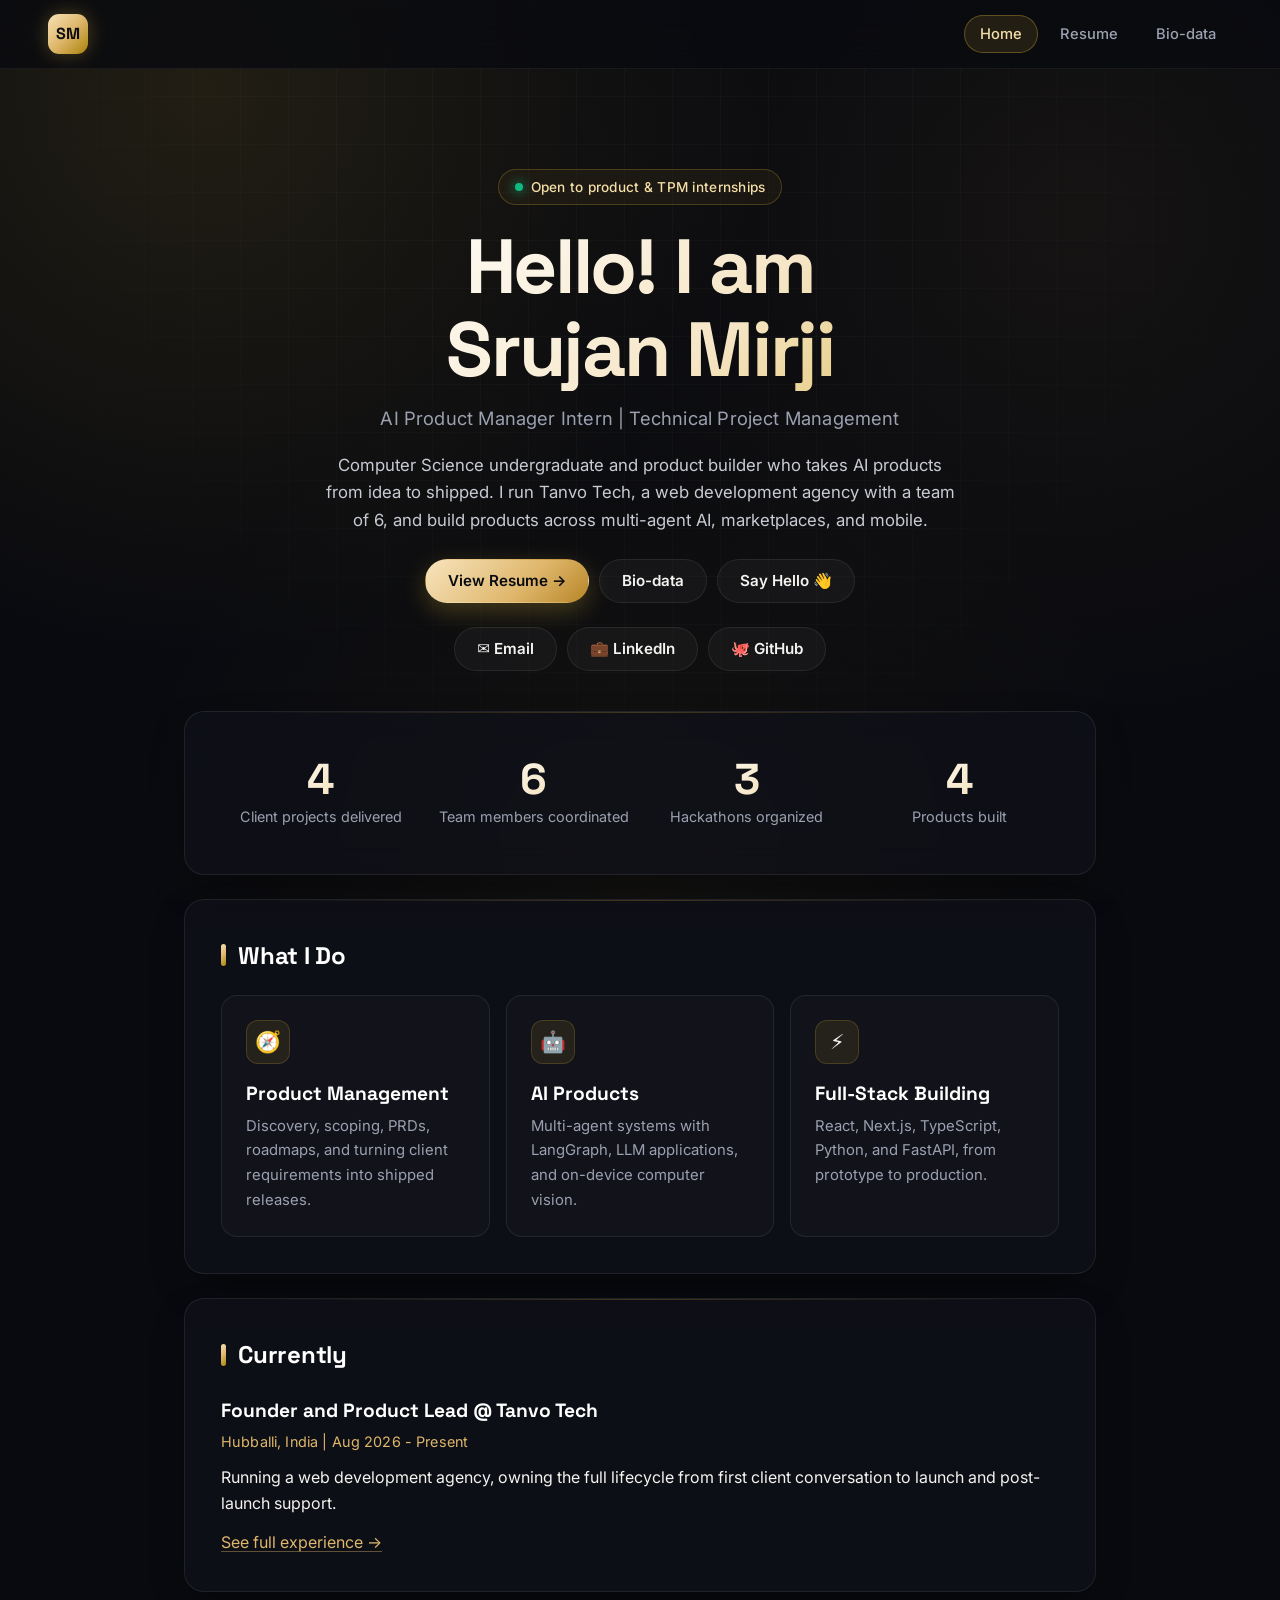
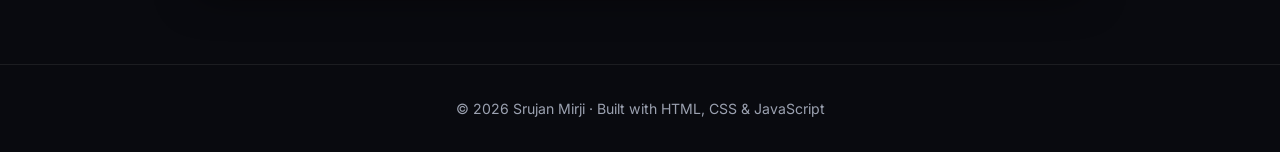
==== index.html @ fe97dbef "Initial commit: Personal portfolio & resume website" ====
<!DOCTYPE html>
<html lang="en">
<head>
    <meta charset="UTF-8">
    <meta name="viewport" content="width=device-width, initial-scale=1.0">
    <title>Srujan Mirji | Personal Website</title>
    <meta name="description" content="Srujan Mirji - AI Product Manager Intern, founder of Tanvo Tech, and product builder.">
    <link rel="preconnect" href="https://fonts.googleapis.com">
    <link rel="preconnect" href="https://fonts.gstatic.com" crossorigin>
    <link href="https://fonts.googleapis.com/css2?family=Inter:wght@400;500;600&family=Space+Grotesk:wght@500;700&display=swap" rel="stylesheet">
    <link rel="stylesheet" href="style.css">
</head>

<body>

<nav>
    <a class="brand" href="index.html" aria-label="Srujan Mirji home">SM</a>
    <div class="nav-links">
        <a href="index.html" aria-current="page">Home</a>
        <a href="resume.html">Resume</a>
        <a href="biodata.html">Bio-data</a>
    </div>
</nav>

<header>
    <span class="eyebrow">Open to product &amp; TPM internships</span>
    <h1>Hello! I am<br>Srujan Mirji</h1>
    <p class="tagline">AI Product Manager Intern | Technical Project Management</p>
    <p class="intro">
        Computer Science undergraduate and product builder who takes AI products
        from idea to shipped. I run Tanvo Tech, a web development agency with a
        team of 6, and build products across multi-agent AI, marketplaces, and mobile.
    </p>
    <div class="actions">
        <a class="btn btn-primary" href="resume.html">View Resume →</a>
        <a class="btn" href="biodata.html">Bio-data</a>
        <button onclick="welcomeMessage()">Say Hello 👋</button>
    </div>
    <div class="actions">
        <a class="btn" href="mailto:srujanmirji10@gmail.com">✉️ Email</a>
        <a class="btn" href="https://linkedin.com/in/srujanmirji" target="_blank" rel="noopener">💼 LinkedIn</a>
        <a class="btn" href="https://github.com/Srujanmirji" target="_blank" rel="noopener">🐙 GitHub</a>
    </div>
</header>

<main>

    <section class="card">
        <div class="grid stats">
            <div class="stat"><strong>4</strong><span>Client projects delivered</span></div>
            <div class="stat"><strong>6</strong><span>Team members coordinated</span></div>
            <div class="stat"><strong>3</strong><span>Hackathons organized</span></div>
            <div class="stat"><strong>4</strong><span>Products built</span></div>
        </div>
    </section>

    <section class="card">
        <h2>What I Do</h2>
        <div class="grid">
            <div class="tile">
                <div class="icon">🧭</div>
                <h3>Product Management</h3>
                <p>Discovery, scoping, PRDs, roadmaps, and turning client requirements into shipped releases.</p>
            </div>
            <div class="tile">
                <div class="icon">🤖</div>
                <h3>AI Products</h3>
                <p>Multi-agent systems with LangGraph, LLM applications, and on-device computer vision.</p>
            </div>
            <div class="tile">
                <div class="icon">⚡</div>
                <h3>Full-Stack Building</h3>
                <p>React, Next.js, TypeScript, Python, and FastAPI, from prototype to production.</p>
            </div>
        </div>
    </section>

    <section class="card">
        <h2>Currently</h2>
        <h3>Founder and Product Lead @ Tanvo Tech</h3>
        <p class="meta">Hubballi, India | Aug 2026 - Present</p>
        <p>
            Running a web development agency, owning the full lifecycle from first
            client conversation to launch and post-launch support.
        </p>
        <a href="resume.html">See full experience →</a>
    </section>

</main>

<footer>
    <p>&copy; 2026 Srujan Mirji · Built with HTML, CSS &amp; JavaScript</p>
</footer>

<script src="script.js"></script>

</body>
</html>
---- style.css ----
/* ===== Design tokens (Executive Champagne Gold & Obsidian Luxury) ===== */
:root {
    color-scheme: dark;
    --bg: #090a0f;
    --bg-elevated: #0f1118;
    --surface: rgba(255, 255, 255, 0.035);
    --surface-hover: rgba(255, 255, 255, 0.065);
    --surface-card: rgba(16, 18, 26, 0.7);
    --border: rgba(255, 255, 255, 0.08);
    --border-hover: rgba(223, 183, 108, 0.35);
    --border-gold: rgba(212, 175, 55, 0.22);

    --text: #f4f3ef;
    --text-heading: #ffffff;
    --muted: #9ba1b0;
    --muted-light: #c8cbd4;

    /* Metallic Champagne & Amber Gold Palette */
    --gold: #d4af37;
    --gold-light: #f5dfa8;
    --gold-dark: #a8811e;
    --amber: #dfb76c;
    --bronze: #c59b63;
    --platinum: #e2ddd5;
    --emerald: #10b981;

    /* Luxury Gradients */
    --grad: linear-gradient(135deg, #f7e2b8 0%, #dfb76c 50%, #aa820a 100%);
    --grad-gold-soft: linear-gradient(135deg, rgba(245, 223, 168, 0.12), rgba(212, 175, 55, 0.04));
    --grad-heading: linear-gradient(135deg, #ffffff 15%, #f6e6c7 60%, #d4af37 100%);
    --grad-button: linear-gradient(135deg, #f7e4be 0%, #dfb76c 60%, #b88628 100%);

    --radius: clamp(14px, 2.5vw, 20px);
    --font-body: "Inter", system-ui, -apple-system, sans-serif;
    --font-head: "Space Grotesk", "Inter", system-ui, sans-serif;
}

* {
    box-sizing: border-box;
}

html {
    scroll-behavior: smooth;
    -webkit-text-size-adjust: 100%;
}

body {
    margin: 0;
    min-height: 100vh;
    font-family: var(--font-body);
    line-height: 1.65;
    color: var(--text);
    background:
        radial-gradient(circle at 16% 10%, rgba(212, 175, 55, 0.12), transparent 42%),
        radial-gradient(circle at 84% 24%, rgba(168, 129, 60, 0.08), transparent 40%),
        radial-gradient(circle at 50% 95%, rgba(212, 175, 55, 0.05), transparent 48%),
        var(--bg);
    background-attachment: fixed;
    overflow-x: hidden;
}

/* Faint precision grid texture */
body::before {
    content: "";
    position: fixed;
    inset: 0;
    z-index: -1;
    pointer-events: none;
    background-image:
        linear-gradient(rgba(255, 255, 255, 0.025) 1px, transparent 1px),
        linear-gradient(90deg, rgba(255, 255, 255, 0.025) 1px, transparent 1px);
    background-size: 48px 48px;
    mask-image: radial-gradient(ellipse at top, black 35%, transparent 80%);
}

a {
    color: var(--amber);
    text-decoration-color: rgba(223, 183, 108, 0.4);
    text-underline-offset: 3px;
    transition: color 0.2s, text-decoration-color 0.2s;
    word-break: break-word;
}

a:hover {
    color: #ffffff;
    text-decoration-color: rgba(255, 255, 255, 0.8);
}

:focus-visible {
    outline: 2px solid var(--amber);
    outline-offset: 3px;
}

::selection {
    background: rgba(212, 175, 55, 0.35);
    color: #ffffff;
}

/* ===== Navigation ===== */
nav {
    position: sticky;
    top: 0;
    z-index: 100;
    display: flex;
    align-items: center;
    justify-content: space-between;
    gap: 12px;
    padding: 14px clamp(14px, 4vw, 48px);
    background: rgba(9, 10, 15, 0.8);
    backdrop-filter: blur(20px);
    -webkit-backdrop-filter: blur(20px);
    border-bottom: 1px solid rgba(255, 255, 255, 0.06);
}

.brand {
    display: grid;
    place-items: center;
    width: 40px;
    height: 40px;
    flex-shrink: 0;
    border-radius: 11px;
    background: var(--grad);
    color: #0b0c10;
    font-family: var(--font-head);
    font-weight: 700;
    font-size: 1rem;
    letter-spacing: -0.02em;
    text-decoration: none;
    box-shadow: 0 0 20px rgba(212, 175, 55, 0.32);
    transition: transform 0.2s, box-shadow 0.2s;
}

.brand:hover {
    color: #000000;
    box-shadow: 0 0 28px rgba(212, 175, 55, 0.55);
}

.nav-links {
    display: flex;
    align-items: center;
    gap: 6px;
    flex-wrap: wrap;
    justify-content: flex-end;
}

.nav-links a {
    padding: 7px 16px;
    border-radius: 999px;
    color: var(--muted);
    font-weight: 500;
    font-size: 0.92rem;
    text-decoration: none;
    white-space: nowrap;
    transition: color 0.2s, background-color 0.2s, box-shadow 0.2s;
}

.nav-links a:hover {
    color: #ffffff;
    background: var(--surface-hover);
}

.nav-links a[aria-current="page"] {
    color: var(--gold-light);
    background: rgba(212, 175, 55, 0.12);
    box-shadow: inset 0 0 0 1px rgba(212, 175, 55, 0.35);
}

/* ===== Hero / page header ===== */
header {
    max-width: 960px;
    margin: 0 auto;
    padding: clamp(40px, 8vw, 100px) clamp(16px, 4vw, 32px) clamp(24px, 5vw, 40px);
    text-align: center;
}

header h1 {
    margin: 0 0 12px;
    font-family: var(--font-head);
    font-size: clamp(2rem, 7vw, 4.8rem);
    line-height: 1.08;
    letter-spacing: -0.03em;
    background: var(--grad-heading);
    background-clip: text;
    -webkit-background-clip: text;
    color: transparent;
    word-break: break-word;
}

header.page h1 {
    font-size: clamp(1.9rem, 5.5vw, 3.4rem);
}

.tagline {
    max-width: 680px;
    margin: 0 auto;
    color: var(--muted);
    font-size: clamp(0.95rem, 2vw, 1.15rem);
    letter-spacing: 0.01em;
}

.intro {
    max-width: 640px;
    margin: 18px auto 0;
    color: var(--muted-light);
    font-size: clamp(0.95rem, 1.8vw, 1.05rem);
}

.eyebrow {
    display: inline-flex;
    align-items: center;
    gap: 8px;
    max-width: 100%;
    margin-bottom: 20px;
    padding: 6px 16px;
    border: 1px solid rgba(212, 175, 55, 0.25);
    border-radius: 999px;
    background: rgba(212, 175, 55, 0.06);
    color: var(--gold-light);
    font-size: clamp(0.75rem, 1.6vw, 0.85rem);
    font-weight: 500;
    letter-spacing: 0.02em;
    text-align: left;
}

.eyebrow::before {
    content: "";
    width: 8px;
    height: 8px;
    flex-shrink: 0;
    border-radius: 50%;
    background: var(--emerald);
    box-shadow: 0 0 12px var(--emerald);
}

.actions {
    display: flex;
    flex-wrap: wrap;
    justify-content: center;
    align-items: center;
    gap: 10px;
    margin-top: 24px;
}

/* ===== Buttons ===== */
.btn,
button {
    display: inline-flex;
    align-items: center;
    justify-content: center;
    gap: 8px;
    min-height: 44px;
    padding: 10px 22px;
    border: 1px solid var(--border);
    border-radius: 999px;
    background: var(--surface);
    color: var(--text);
    font: 600 clamp(0.85rem, 1.6vw, 0.95rem) var(--font-body);
    text-decoration: none;
    cursor: pointer;
    white-space: nowrap;
    transition: background-color 0.2s, border-color 0.2s, box-shadow 0.2s, translate 0.2s, color 0.2s;
}

.btn:hover,
button:hover {
    color: #ffffff;
    background: var(--surface-hover);
    border-color: rgba(212, 175, 55, 0.35);
}

.btn-primary {
    border-color: transparent;
    background: var(--grad-button);
    color: #0a0b10;
    font-weight: 600;
    box-shadow: 0 8px 25px rgba(212, 175, 55, 0.28);
}

.btn-primary:hover {
    background: var(--grad-button);
    color: #000000;
    box-shadow: 0 12px 35px rgba(212, 175, 55, 0.45);
    border-color: transparent;
}

@media (prefers-reduced-motion: no-preference) {
    .btn:hover,
    button:hover {
        translate: 0 -2px;
    }
}

/* ===== Layout ===== */
main {
    max-width: 960px;
    margin: 0 auto;
    padding: 0 clamp(12px, 3.5vw, 24px) 48px;
}

.card {
    position: relative;
    margin-bottom: 24px;
    padding: clamp(18px, 4vw, 36px);
    border: 1px solid var(--border);
    border-radius: var(--radius);
    background: var(--surface-card);
    backdrop-filter: blur(16px);
    -webkit-backdrop-filter: blur(16px);
    box-shadow: 0 16px 40px -15px rgba(0, 0, 0, 0.6);
}

.card::before {
    content: "";
    position: absolute;
    top: 0;
    left: 8%;
    right: 8%;
    height: 1px;
    background: linear-gradient(90deg, transparent, rgba(212, 175, 55, 0.25), transparent);
}

h2 {
    display: flex;
    align-items: center;
    gap: 12px;
    margin: 0 0 20px;
    font-family: var(--font-head);
    font-size: clamp(1.25rem, 3vw, 1.5rem);
    letter-spacing: -0.01em;
    color: #ffffff;
}

h2::before {
    content: "";
    width: 5px;
    height: 22px;
    flex-shrink: 0;
    border-radius: 3px;
    background: var(--grad);
}

h3 {
    margin: 0 0 4px;
    font-family: var(--font-head);
    font-size: clamp(1.05rem, 2.5vw, 1.2rem);
    color: #ffffff;
}

.meta {
    margin: 0 0 10px;
    color: var(--amber);
    font-size: clamp(0.82rem, 1.8vw, 0.9rem);
    letter-spacing: 0.01em;
}

p {
    margin: 0 0 12px;
}

ul {
    margin: 0;
    padding-left: 20px;
}

li {
    margin: 6px 0;
    color: var(--muted-light);
    font-size: clamp(0.88rem, 1.8vw, 0.95rem);
}

li::marker {
    color: var(--amber);
}

/* ===== Grids ===== */
.grid {
    display: grid;
    grid-template-columns: repeat(auto-fit, minmax(min(100%, 260px), 1fr));
    gap: 16px;
}

.tile {
    padding: clamp(18px, 3.5vw, 24px);
    border: 1px solid var(--border);
    border-radius: 16px;
    background: rgba(255, 255, 255, 0.02);
    transition: border-color 0.25s, background-color 0.25s, translate 0.25s, box-shadow 0.25s;
}

.tile:hover {
    border-color: rgba(212, 175, 55, 0.35);
    background: rgba(212, 175, 55, 0.04);
    box-shadow: 0 10px 25px -10px rgba(212, 175, 55, 0.15);
}

@media (prefers-reduced-motion: no-preference) {
    .tile:hover {
        translate: 0 -3px;
    }
}

.tile p {
    margin: 0;
    color: var(--muted);
    font-size: 0.93rem;
}

.icon {
    display: inline-grid;
    place-items: center;
    width: 44px;
    height: 44px;
    margin-bottom: 14px;
    border-radius: 12px;
    background: rgba(212, 175, 55, 0.1);
    border: 1px solid rgba(212, 175, 55, 0.2);
    font-size: 1.3rem;
}

/* Projects grid */
.projects {
    grid-template-columns: repeat(auto-fit, minmax(min(100%, 300px), 1fr));
    gap: 18px;
}

/* Stats grid */
.stats {
    grid-template-columns: repeat(auto-fit, minmax(130px, 1fr));
    gap: 14px;
}

.stat {
    text-align: center;
    padding: 8px 4px;
}

.stat strong {
    display: block;
    font-family: var(--font-head);
    font-size: clamp(2rem, 5vw, 2.7rem);
    line-height: 1.1;
    background: var(--grad-heading);
    background-clip: text;
    -webkit-background-clip: text;
    color: transparent;
}

.stat span {
    color: var(--muted);
    font-size: clamp(0.8rem, 1.8vw, 0.9rem);
}

/* Contact info grid */
.info {
    grid-template-columns: repeat(auto-fit, minmax(min(100%, 220px), 1fr));
    gap: 12px;
}

.info div {
    padding: 14px 16px;
    border: 1px solid var(--border);
    border-radius: 14px;
    background: rgba(255, 255, 255, 0.02);
    transition: border-color 0.2s;
    word-break: break-word;
    overflow-wrap: anywhere;
}

.info div:hover {
    border-color: rgba(212, 175, 55, 0.25);
}

.info b {
    display: block;
    color: var(--amber);
    font-size: 0.74rem;
    font-weight: 600;
    letter-spacing: 0.08em;
    text-transform: uppercase;
    margin-bottom: 3px;
}

.info span,
.info a {
    font-size: 0.93rem;
    overflow-wrap: anywhere;
    word-break: break-word;
}

/* ===== Timeline ===== */
.timeline {
    position: relative;
    padding-left: 28px;
    border-left: 2px solid transparent;
    border-image: linear-gradient(to bottom, #dfb76c 0%, rgba(223, 183, 108, 0.2) 80%, transparent 100%) 1;
}

.timeline-item {
    position: relative;
    padding-bottom: 28px;
}

.timeline-item:last-child {
    padding-bottom: 0;
}

.timeline-item::before {
    content: "";
    position: absolute;
    top: 6px;
    left: -36px;
    width: 14px;
    height: 14px;
    border-radius: 50%;
    background: var(--bg);
    border: 2.5px solid var(--amber);
    box-shadow: 0 0 14px rgba(223, 183, 108, 0.55);
}

/* ===== Tags / chips ===== */
.tags {
    display: flex;
    flex-wrap: wrap;
    gap: 8px;
    margin: 10px 0 14px;
    padding: 0;
    list-style: none;
}

.tags li {
    margin: 0;
    padding: 5px 13px;
    border: 1px solid rgba(212, 175, 55, 0.22);
    border-radius: 999px;
    background: rgba(212, 175, 55, 0.06);
    color: var(--gold-light);
    font-size: clamp(0.74rem, 1.5vw, 0.8rem);
    font-weight: 500;
    transition: background-color 0.2s, border-color 0.2s;
}

.tags li:hover {
    border-color: rgba(212, 175, 55, 0.4);
    background: rgba(212, 175, 55, 0.12);
}

.skill-group + .skill-group {
    margin-top: 22px;
}

.skill-group h3 {
    color: var(--amber);
    font-family: var(--font-body);
    font-size: 0.8rem;
    font-weight: 600;
    letter-spacing: 0.08em;
    text-transform: uppercase;
    margin-bottom: 8px;
}

.skill-group:nth-child(2) .tags li {
    border-color: rgba(223, 183, 108, 0.25);
    background: rgba(223, 183, 108, 0.07);
    color: #f7e6ca;
}

.skill-group:nth-child(3) .tags li {
    border-color: rgba(226, 221, 213, 0.2);
    background: rgba(226, 221, 213, 0.05);
    color: var(--platinum);
}

.skill-group:nth-child(4) .tags li {
    border-color: rgba(212, 175, 55, 0.2);
    background: rgba(212, 175, 55, 0.05);
    color: #e8cca4;
}

/* ===== Tables ===== */
.table-wrap {
    width: 100%;
    overflow-x: auto;
    -webkit-overflow-scrolling: touch;
    border-radius: 14px;
}

table {
    width: 100%;
    min-width: 100%;
    border-collapse: separate;
    border-spacing: 0;
    overflow: hidden;
    border: 1px solid var(--border);
    border-radius: 14px;
}

th,
td {
    padding: 14px 18px;
    text-align: left;
    border-bottom: 1px solid var(--border);
}

tr:last-child th,
tr:last-child td {
    border-bottom: 0;
}

th {
    background: rgba(212, 175, 55, 0.09);
    color: var(--gold-light);
    font-weight: 600;
    font-size: 0.92rem;
    letter-spacing: 0.02em;
}

td {
    color: var(--muted-light);
    font-size: 0.93rem;
}

tr:hover td {
    background: rgba(212, 175, 55, 0.025);
}

.biodata th {
    width: 32%;
}

/* ===== Declaration ===== */
.signature {
    display: flex;
    flex-wrap: wrap;
    justify-content: space-between;
    gap: 20px;
    margin-top: 24px;
    padding-top: 20px;
    border-top: 1px dashed rgba(212, 175, 55, 0.2);
}

.signature p {
    margin: 0;
    font-size: 0.93rem;
}

.signature .sign {
    font-family: var(--font-head);
    font-size: 1.35rem;
    font-style: italic;
    background: var(--grad);
    background-clip: text;
    -webkit-background-clip: text;
    color: transparent;
    font-weight: 600;
}

/* ===== Footer ===== */
footer {
    padding: 32px 20px;
    border-top: 1px solid var(--border);
    color: var(--muted);
    text-align: center;
    font-size: 0.88rem;
}

footer p {
    margin: 0;
}

/* ===== Toast ===== */
.toast {
    position: fixed;
    bottom: 24px;
    left: 50%;
    z-index: 200;
    width: max-content;
    max-width: calc(100vw - 32px);
    padding: 12px 22px;
    border: 1px solid rgba(212, 175, 55, 0.45);
    border-radius: 14px;
    background: rgba(16, 18, 26, 0.94);
    backdrop-filter: blur(14px);
    -webkit-backdrop-filter: blur(14px);
    box-shadow: 0 12px 40px rgba(212, 175, 55, 0.25);
    color: var(--gold-light);
    font-weight: 500;
    font-size: 0.9rem;
    text-align: center;
    translate: -50% 0;
    opacity: 0;
    pointer-events: none;
    transition: opacity 0.3s;
}

.toast.show {
    opacity: 1;
}

@media (prefers-reduced-motion: no-preference) {
    .toast {
        translate: -50% 20px;
        transition: opacity 0.3s, translate 0.3s;
    }

    .toast.show {
        translate: -50% 0;
    }
}

/* ===== Scroll reveal (progressive enhancement) ===== */
@media (prefers-reduced-motion: no-preference) {
    @supports ((animation-timeline: view()) and (animation-range: entry)) {
        @keyframes reveal {
            from {
                opacity: 0;
                translate: 0 30px;
                scale: 0.98;
            }
        }

        .card {
            animation: reveal auto ease-out backwards;
            animation-timeline: view();
            animation-range: entry 0% entry 60%;
        }
    }

    @keyframes rise {
        from {
            opacity: 0;
            translate: 0 16px;
        }
    }

    header > * {
        animation: rise 0.6s ease-out backwards;
    }

    header > :nth-child(2) { animation-delay: 0.06s; }
    header > :nth-child(3) { animation-delay: 0.12s; }
    header > :nth-child(4) { animation-delay: 0.18s; }
    header > :nth-child(5) { animation-delay: 0.24s; }
    header > :nth-child(6) { animation-delay: 0.30s; }
}

/* =========================================================
   RESPONSIVE BREAKPOINTS (Mobile, Tablet, Desktop)
   ========================================================= */

/* Tablet and below (<= 768px) */
@media (max-width: 768px) {
    .projects {
        grid-template-columns: 1fr;
    }

    .stats {
        grid-template-columns: repeat(2, 1fr);
        gap: 12px;
    }
}

/* Mobile landscape and standard phones (<= 640px) */
@media (max-width: 640px) {
    nav {
        padding: 10px 14px;
    }

    .brand {
        width: 36px;
        height: 36px;
        font-size: 0.92rem;
    }

    .nav-links a {
        padding: 6px 12px;
        font-size: 0.84rem;
    }

    header {
        padding-top: 36px;
        padding-bottom: 24px;
    }

    .actions {
        gap: 8px;
    }

    .actions .btn,
    .actions button {
        padding: 9px 16px;
        font-size: 0.88rem;
    }

    /* Transform bio-data table into responsive card rows */
    .biodata,
    .biodata tbody,
    .biodata tr,
    .biodata th,
    .biodata td {
        display: block;
        width: 100% !important;
    }

    .biodata {
        border: 1px solid var(--border);
        border-radius: 14px;
        overflow: hidden;
    }

    .biodata tr {
        padding: 12px 14px;
        border-bottom: 1px solid var(--border);
    }

    .biodata tr:last-child {
        border-bottom: 0;
    }

    .biodata th {
        padding: 0 0 4px 0;
        background: transparent;
        color: var(--amber);
        font-size: 0.74rem;
        text-transform: uppercase;
        letter-spacing: 0.08em;
        font-weight: 600;
        border: none;
    }

    .biodata td {
        padding: 0;
        border: none;
        color: var(--text);
        font-size: 0.95rem;
    }

    /* Education table padding refinement */
    table th,
    table td {
        padding: 10px 12px;
        font-size: 0.85rem;
    }

    /* Timeline alignment */
    .timeline {
        padding-left: 22px;
    }

    .timeline-item::before {
        left: -30px;
    }
}

/* Compact phones (<= 420px, e.g. iPhone SE, mini, Galaxy A) */
@media (max-width: 420px) {
    nav {
        padding: 8px 10px;
    }

    .nav-links {
        gap: 3px;
    }

    .nav-links a {
        padding: 5px 9px;
        font-size: 0.78rem;
    }

    .actions {
        width: 100%;
        flex-direction: column;
    }

    .actions .btn,
    .actions button {
        width: 100%;
    }

    .stats {
        grid-template-columns: repeat(2, 1fr);
        gap: 8px;
    }

    .stat strong {
        font-size: 1.8rem;
    }

    .signature {
        flex-direction: column;
        gap: 12px;
    }
}
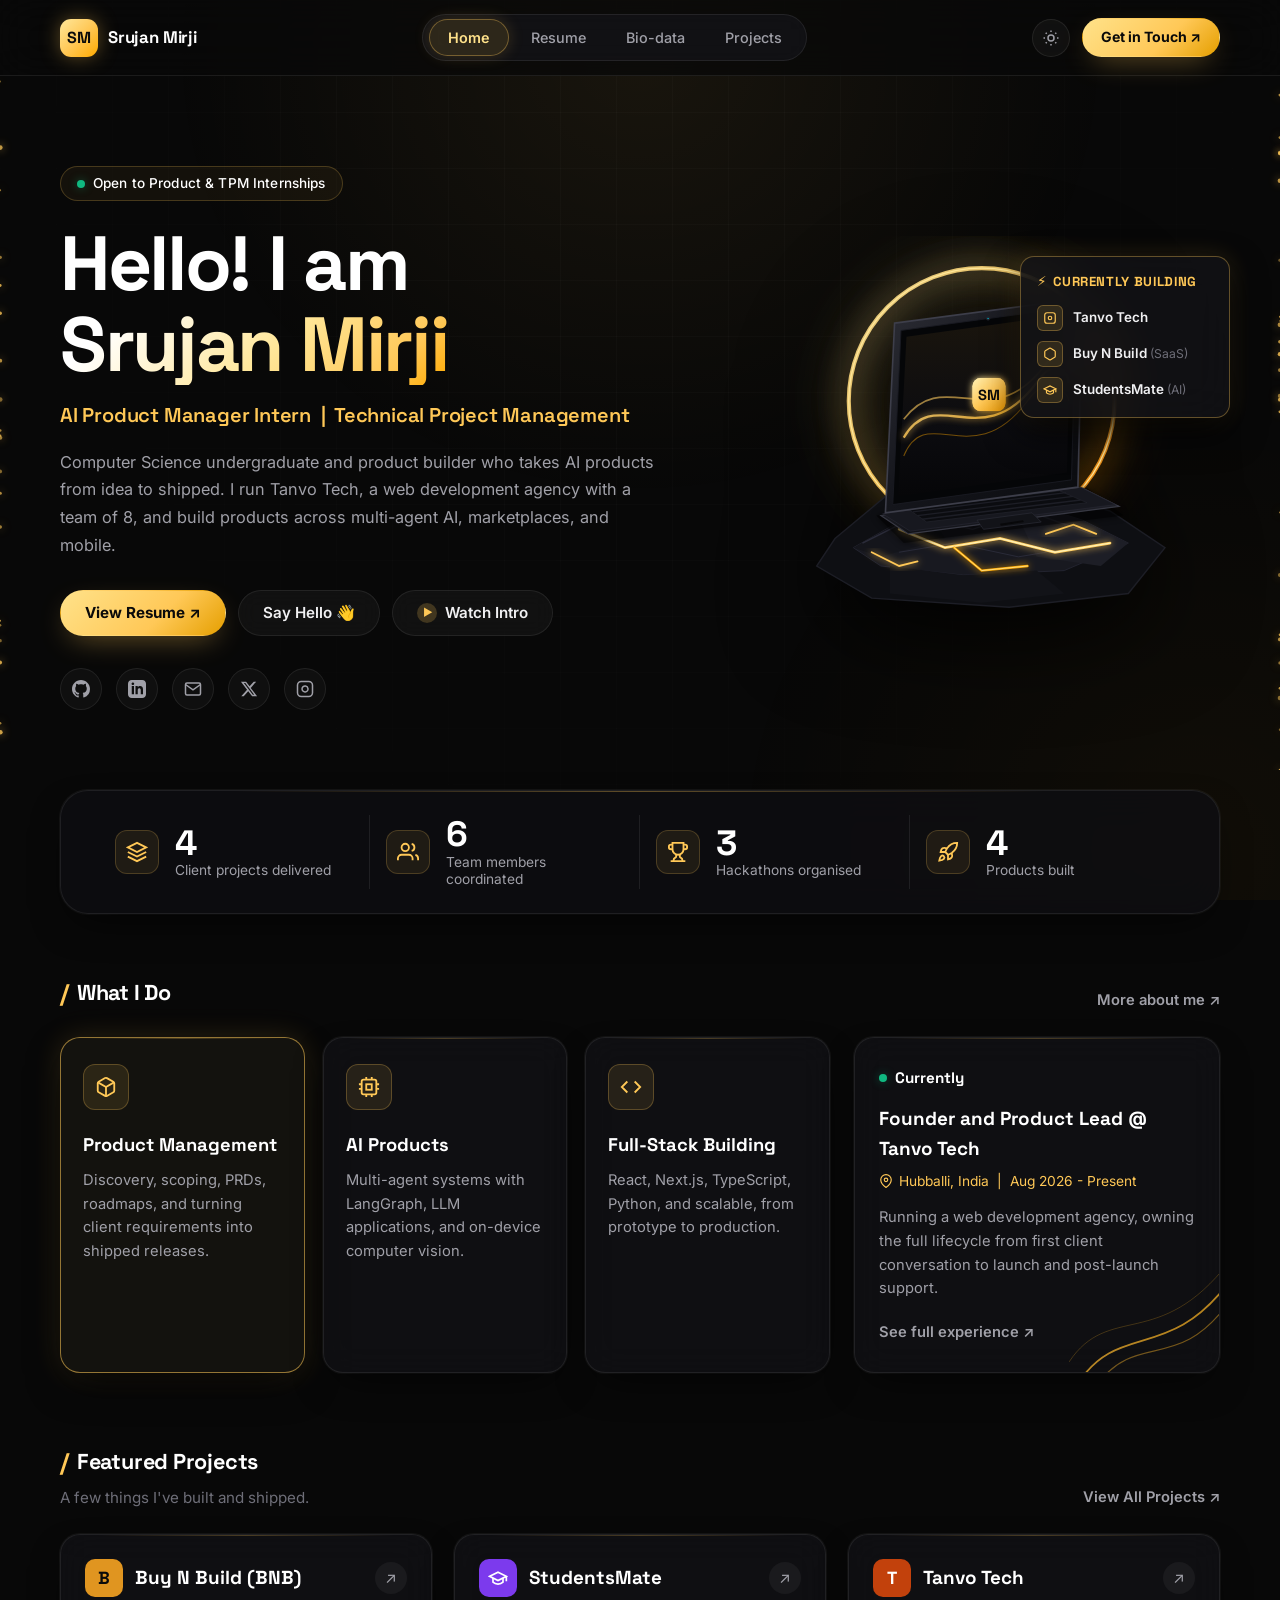
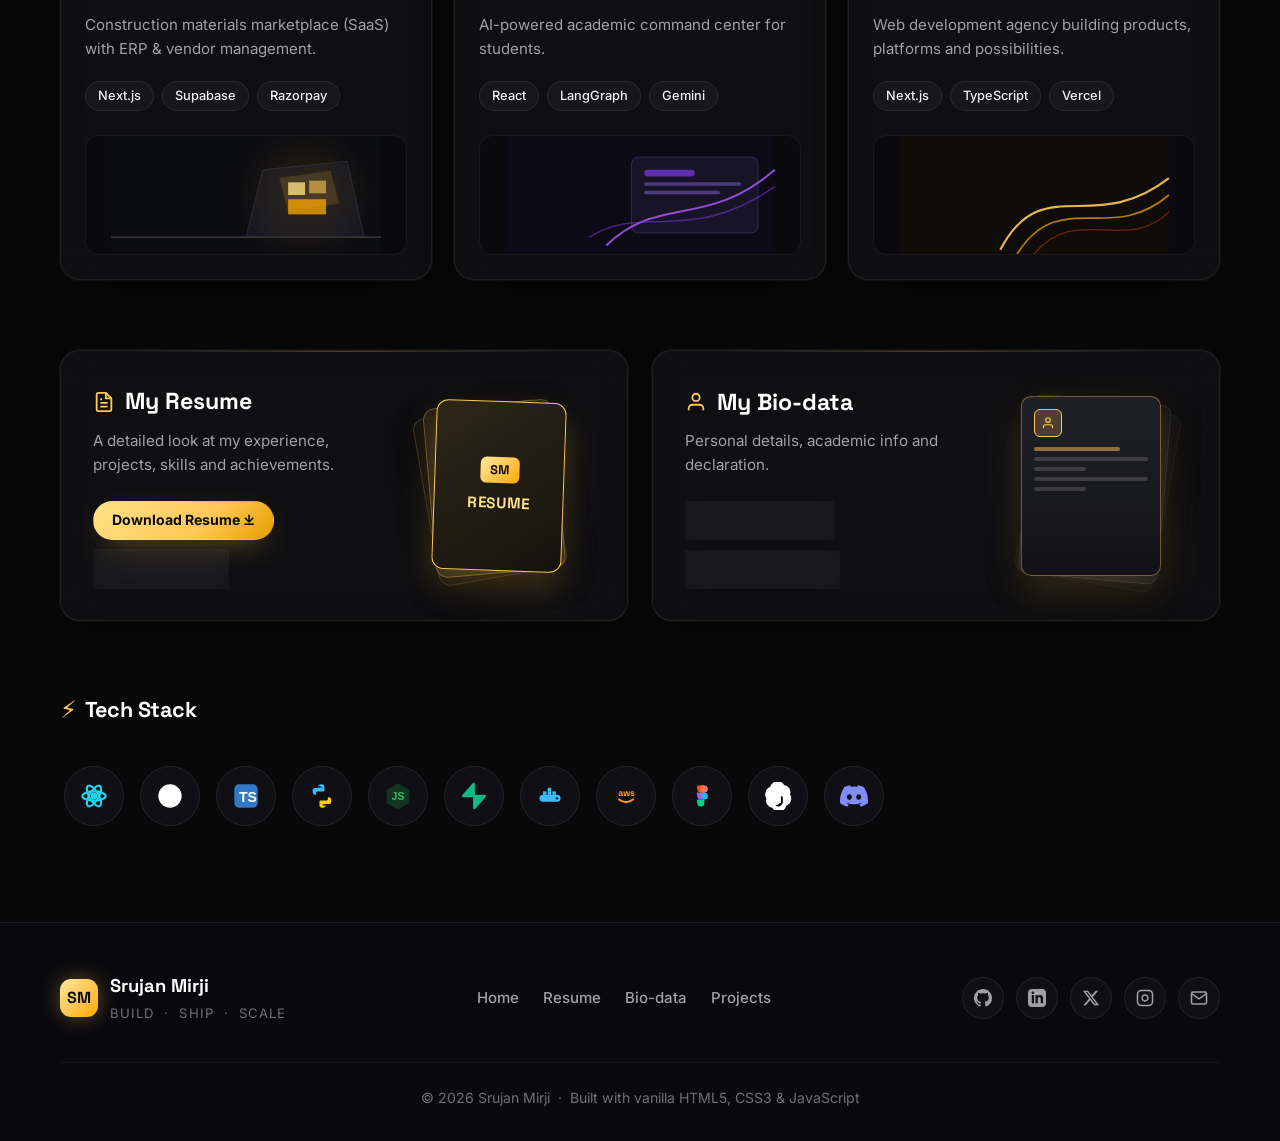
==== commit a86e471f: "Redesign portfolio to cinematic gold and deep black reference" ====
--- a/index.html
+++ b/index.html
@@ -1,98 +1,766 @@
-<!DOCTYPE html>
-<html lang="en">
-<head>
-    <meta charset="UTF-8">
-    <meta name="viewport" content="width=device-width, initial-scale=1.0">
-    <title>Srujan Mirji | Personal Website</title>
-    <meta name="description" content="Srujan Mirji - AI Product Manager Intern, founder of Tanvo Tech, and product builder.">
-    <link rel="preconnect" href="https://fonts.googleapis.com">
-    <link rel="preconnect" href="https://fonts.gstatic.com" crossorigin>
-    <link href="https://fonts.googleapis.com/css2?family=Inter:wght@400;500;600&family=Space+Grotesk:wght@500;700&display=swap" rel="stylesheet">
-    <link rel="stylesheet" href="style.css">
-</head>
-
-<body>
-
-<nav>
-    <a class="brand" href="index.html" aria-label="Srujan Mirji home">SM</a>
-    <div class="nav-links">
-        <a href="index.html" aria-current="page">Home</a>
-        <a href="resume.html">Resume</a>
-        <a href="biodata.html">Bio-data</a>
-    </div>
-</nav>
-
-<header>
-    <span class="eyebrow">Open to product &amp; TPM internships</span>
-    <h1>Hello! I am<br>Srujan Mirji</h1>
-    <p class="tagline">AI Product Manager Intern | Technical Project Management</p>
-    <p class="intro">
-        Computer Science undergraduate and product builder who takes AI products
-        from idea to shipped. I run Tanvo Tech, a web development agency with a
-        team of 6, and build products across multi-agent AI, marketplaces, and mobile.
-    </p>
-    <div class="actions">
-        <a class="btn btn-primary" href="resume.html">View Resume →</a>
-        <a class="btn" href="biodata.html">Bio-data</a>
-        <button onclick="welcomeMessage()">Say Hello 👋</button>
-    </div>
-    <div class="actions">
-        <a class="btn" href="mailto:srujanmirji10@gmail.com">✉️ Email</a>
-        <a class="btn" href="https://linkedin.com/in/srujanmirji" target="_blank" rel="noopener">💼 LinkedIn</a>
-        <a class="btn" href="https://github.com/Srujanmirji" target="_blank" rel="noopener">🐙 GitHub</a>
-    </div>
-</header>
-
-<main>
-
-    <section class="card">
-        <div class="grid stats">
-            <div class="stat"><strong>4</strong><span>Client projects delivered</span></div>
-            <div class="stat"><strong>6</strong><span>Team members coordinated</span></div>
-            <div class="stat"><strong>3</strong><span>Hackathons organized</span></div>
-            <div class="stat"><strong>4</strong><span>Products built</span></div>
-        </div>
-    </section>
-
-    <section class="card">
-        <h2>What I Do</h2>
-        <div class="grid">
-            <div class="tile">
-                <div class="icon">🧭</div>
-                <h3>Product Management</h3>
-                <p>Discovery, scoping, PRDs, roadmaps, and turning client requirements into shipped releases.</p>
-            </div>
-            <div class="tile">
-                <div class="icon">🤖</div>
-                <h3>AI Products</h3>
-                <p>Multi-agent systems with LangGraph, LLM applications, and on-device computer vision.</p>
-            </div>
-            <div class="tile">
-                <div class="icon">⚡</div>
-                <h3>Full-Stack Building</h3>
-                <p>React, Next.js, TypeScript, Python, and FastAPI, from prototype to production.</p>
-            </div>
-        </div>
-    </section>
-
-    <section class="card">
-        <h2>Currently</h2>
-        <h3>Founder and Product Lead @ Tanvo Tech</h3>
-        <p class="meta">Hubballi, India | Aug 2026 - Present</p>
-        <p>
-            Running a web development agency, owning the full lifecycle from first
-            client conversation to launch and post-launch support.
-        </p>
-        <a href="resume.html">See full experience →</a>
-    </section>
-
-</main>
-
-<footer>
-    <p>&copy; 2026 Srujan Mirji · Built with HTML, CSS &amp; JavaScript</p>
-</footer>
-
-<script src="script.js"></script>
-
-</body>
-</html>
+<!DOCTYPE html>
+<html lang="en">
+<head>
+    <meta charset="UTF-8">
+    <meta name="viewport" content="width=device-width, initial-scale=1.0">
+    <title>Srujan Mirji | AI Product Manager &amp; Builder</title>
+    <meta name="description" content="Portfolio of Srujan Mirji - AI Product Manager Intern, Technical Project Management, and Founder of Tanvo Tech.">
+    <!-- Google Fonts -->
+    <link rel="preconnect" href="https://fonts.googleapis.com">
+    <link rel="preconnect" href="https://fonts.gstatic.com" crossorigin>
+    <link href="https://fonts.googleapis.com/css2?family=Inter:wght@400;500;600;700&family=Space+Grotesk:wght@500;600;700;800&display=swap" rel="stylesheet">
+    <link rel="stylesheet" href="style.css">
+</head>
+
+<body>
+
+<div class="bg-grid-mesh"></div>
+
+<!-- ==========================================================================
+     1. NAVIGATION BAR
+     ========================================================================== -->
+<nav class="navbar" id="navbar">
+    <div class="container">
+        <div class="nav-left">
+            <a href="index.html" class="nav-brand" aria-label="Srujan Mirji Home">
+                <span class="brand-badge">SM</span>
+                <span class="brand-name">Srujan Mirji</span>
+            </a>
+        </div>
+
+        <div class="nav-center">
+            <div class="nav-pill">
+                <a href="index.html" class="active">Home</a>
+                <a href="resume.html">Resume</a>
+                <a href="biodata.html">Bio-data</a>
+                <a href="#projects">Projects</a>
+            </div>
+        </div>
+
+        <div class="nav-right">
+            <button class="theme-btn" id="themeToggle" aria-label="Toggle theme" title="Toggle theme">
+                <svg viewBox="0 0 24 24" fill="none" stroke="currentColor" stroke-width="2"><circle cx="12" cy="12" r="4"/><path d="M12 2v2M12 20v2M4.93 4.93l1.41 1.41M17.66 17.66l1.41 1.41M2 12h2M20 12h2M6.34 17.66l-1.41 1.41M19.07 4.93l-1.41 1.41"/></svg>
+            </button>
+            <a href="#contact" class="btn btn-gold btn-sm" id="openContactBtnNav">Get in Touch ↗</a>
+            <button class="mobile-toggle" id="mobileMenuBtn" aria-label="Toggle navigation menu" aria-expanded="false">
+                <span></span><span></span><span></span>
+            </button>
+        </div>
+    </div>
+</nav>
+
+<!-- Mobile Navigation Drawer -->
+<div class="mobile-nav-drawer" id="mobileNavDrawer">
+    <a href="index.html" class="active">Home</a>
+    <a href="resume.html">Resume</a>
+    <a href="biodata.html">Bio-data</a>
+    <a href="#projects">Projects</a>
+    <a href="#contact" class="btn btn-gold" id="mobileContactLink">Get in Touch ↗</a>
+</div>
+
+<!-- ==========================================================================
+     2. HERO SECTION
+     ========================================================================== -->
+<section class="hero-section" id="home">
+    <canvas id="heroParticles" class="hero-canvas"></canvas>
+
+    <div class="container hero-container">
+        <!-- Hero Left Column -->
+        <div class="hero-left">
+            <div class="status-pill">
+                <span class="status-dot"></span>
+                <span>Open to Product &amp; TPM Internships</span>
+            </div>
+
+            <h1 class="hero-title">
+                Hello! I am<br>
+                <span class="gold-gradient-text">Srujan Mirji</span>
+            </h1>
+
+            <p class="hero-subtitle">AI Product Manager Intern &nbsp;|&nbsp; Technical Project Management</p>
+
+            <p class="hero-desc">
+                Computer Science undergraduate and product builder who takes AI products from idea to shipped. I run Tanvo Tech, a web development agency with a team of 8, and build products across multi-agent AI, marketplaces, and mobile.
+            </p>
+
+            <div class="hero-actions">
+                <a href="resume.html" class="btn btn-gold">View Resume ↗</a>
+                <button class="btn btn-glass" onclick="welcomeMessage()">Say Hello 👋</button>
+                <button class="btn btn-glass" id="openIntroModal"><span class="play-icon">▶</span> Watch Intro</button>
+            </div>
+
+            <div class="hero-socials">
+                <a href="https://github.com/Srujanmirji" target="_blank" rel="noopener" class="social-link" aria-label="GitHub">
+                    <svg viewBox="0 0 24 24" fill="currentColor"><path d="M12 0C5.37 0 0 5.37 0 12c0 5.31 3.435 9.795 8.205 11.385.6.105.825-.255.825-.57 0-.285-.015-1.23-.015-2.235-3.015.555-3.795-.735-4.035-1.41-.135-.345-.72-1.41-1.23-1.695-.42-.225-1.02-.78-.015-.795.945-.015 1.62.87 1.845 1.23 1.08 1.815 2.805 1.305 3.495.99.105-.78.42-1.305.765-1.605-2.67-.3-5.46-1.335-5.46-5.925 0-1.305.465-2.385 1.23-3.225-.12-.3-.54-1.53.12-3.18 0 0 1.005-.315 3.3 1.23.96-.27 1.98-.405 3-.405s2.04.135 3 .405c2.295-1.56 3.3-1.23 3.3-1.23.66 1.65.24 2.88.12 3.18.765.84 1.23 1.905 1.23 3.225 0 4.605-2.805 5.625-5.475 5.925.435.375.81 1.095.81 2.22 0 1.605-.015 2.895-.015 3.3 0 .315.225.69.825.57A12.02 12.02 0 0024 12c0-6.63-5.37-12-12-12z"/></svg>
+                </a>
+                <a href="https://linkedin.com/in/srujanmirji" target="_blank" rel="noopener" class="social-link" aria-label="LinkedIn">
+                    <svg viewBox="0 0 24 24" fill="currentColor"><path d="M19 0h-14c-2.761 0-5 2.239-5 5v14c0 2.761 2.239 5 5 5h14c2.762 0 5-2.239 5-5v-14c0-2.761-2.238-5-5-5zm-11 19h-3v-11h3v11zm-1.5-12.268c-.966 0-1.75-.79-1.75-1.764s.784-1.764 1.75-1.764 1.75.79 1.75 1.764-.783 1.764-1.75 1.764zm13.5 12.268h-3v-5.604c0-3.368-4-3.113-4 0v5.604h-3v-11h3v1.765c1.396-2.586 7-2.777 7 2.476v6.759z"/></svg>
+                </a>
+                <a href="mailto:srujanmirji10@gmail.com" class="social-link" aria-label="Email">
+                    <svg viewBox="0 0 24 24" fill="none" stroke="currentColor" stroke-width="2"><path d="M4 4h16c1.1 0 2 .9 2 2v12c0 1.1-.9 2-2 2H4c-1.1 0-2-.9-2-2V6c0-1.1.9-2 2-2z"/><polyline points="22,6 12,13 2,6"/></svg>
+                </a>
+                <a href="https://twitter.com" target="_blank" rel="noopener" class="social-link" aria-label="X (Twitter)">
+                    <svg viewBox="0 0 24 24" fill="currentColor"><path d="M18.244 2.25h3.308l-7.227 8.26 8.502 11.24H16.17l-5.214-6.817L4.99 21.75H1.68l7.73-8.835L1.254 2.25H8.08l4.713 6.231zm-1.161 17.52h1.833L7.084 4.126H5.117z"/></svg>
+                </a>
+                <a href="https://instagram.com" target="_blank" rel="noopener" class="social-link" aria-label="Instagram">
+                    <svg viewBox="0 0 24 24" fill="none" stroke="currentColor" stroke-width="2"><rect x="2" y="2" width="20" height="20" rx="5" ry="5"/><path d="M16 11.37A4 4 0 1 1 12.63 8 4 4 0 0 1 16 11.37z"/><line x1="17.5" y1="6.5" x2="17.51" y2="6.5"/></svg>
+                </a>
+            </div>
+        </div>
+
+        <!-- Hero Right Column (3D Laptop with Halo Portal) -->
+        <div class="hero-right">
+            <!-- 3D Laptop Scene with Golden Halo & Rock Foundation -->
+            <div class="laptop-scene">
+                <svg class="laptop-scene-svg" viewBox="0 0 540 440" fill="none" xmlns="http://www.w3.org/2000/svg">
+                  <defs>
+                    <filter id="haloGlow" x="-50%" y="-50%" width="200%" height="200%">
+                      <feGaussianBlur stdDeviation="16" result="blur1" />
+                      <feGaussianBlur stdDeviation="28" result="blur2" />
+                      <feMerge>
+                        <feMergeNode in="blur2" />
+                        <feMergeNode in="blur1" />
+                        <feMergeNode in="SourceGraphic" />
+                      </feMerge>
+                    </filter>
+                    <filter id="fissureGlow" x="-30%" y="-30%" width="160%" height="160%">
+                      <feGaussianBlur stdDeviation="4" result="blur" />
+                      <feMerge>
+                        <feMergeNode in="blur" />
+                        <feMergeNode in="SourceGraphic" />
+                      </feMerge>
+                    </filter>
+                    <linearGradient id="haloRingGrad" x1="0" y1="0" x2="1" y2="1">
+                      <stop offset="0%" stop-color="#FFE79A" />
+                      <stop offset="50%" stop-color="#FFC857" />
+                      <stop offset="100%" stop-color="#FF8800" />
+                    </linearGradient>
+                    <linearGradient id="lidBezelGrad" x1="0" y1="0" x2="1" y2="1">
+                      <stop offset="0%" stop-color="#2C2D35" />
+                      <stop offset="50%" stop-color="#14151B" />
+                      <stop offset="100%" stop-color="#0A0B0E" />
+                    </linearGradient>
+                    <linearGradient id="screenGrad" x1="0" y1="0" x2="0" y2="1">
+                      <stop offset="0%" stop-color="#1A150D" />
+                      <stop offset="60%" stop-color="#0C0C10" />
+                      <stop offset="100%" stop-color="#060608" />
+                    </linearGradient>
+                    <linearGradient id="goldMeshGrad" x1="0" y1="0" x2="1" y2="1">
+                      <stop offset="0%" stop-color="#FFE79A" />
+                      <stop offset="50%" stop-color="#FFC857" />
+                      <stop offset="100%" stop-color="#FFAA00" />
+                    </linearGradient>
+                    <linearGradient id="baseMetalGrad" x1="0" y1="0" x2="0" y2="1">
+                      <stop offset="0%" stop-color="#3A3B45" />
+                      <stop offset="15%" stop-color="#23242C" />
+                      <stop offset="85%" stop-color="#15161C" />
+                      <stop offset="100%" stop-color="#0E0F14" />
+                    </linearGradient>
+                    <linearGradient id="goldLogoGrad" x1="0" y1="0" x2="1" y2="1">
+                      <stop offset="0%" stop-color="#FFF0B3" />
+                      <stop offset="50%" stop-color="#FFC857" />
+                      <stop offset="100%" stop-color="#E69500" />
+                    </linearGradient>
+                  </defs>
+
+                  <!-- 1. Glowing Golden Halo Portal Ring Behind Laptop -->
+                  <circle cx="280" cy="180" r="145" stroke="url(#haloRingGrad)" stroke-width="4.5" fill="none" opacity="0.9" filter="url(#haloGlow)" />
+                  <circle cx="280" cy="180" r="145" stroke="#FFE79A" stroke-width="1.5" fill="none" opacity="0.95" />
+                  <ellipse cx="280" cy="180" rx="145" ry="145" fill="url(#haloRingGrad)" opacity="0.04" />
+
+                  <!-- 2. Volcanic Obsidian Rock Foundation with Molten Gold Crevices -->
+                  <g class="rock-base-group">
+                    <polygon points="120,330 180,280 320,270 420,300 480,340 440,390 310,405 160,395 100,360" fill="#0E0F13" stroke="#1D1E26" stroke-width="1.5" />
+                    <polygon points="140,340 220,295 310,285 390,310 440,335 370,365 260,370 170,360" fill="#181920" stroke="#252632" stroke-width="1" />
+                    <polygon points="180,360 260,370 340,365 370,390 280,400 180,390" fill="#121318" />
+                    <polygon points="310,285 390,310 440,335 410,360 340,350" fill="#1D1E26" />
+                    <polygon points="140,340 220,295 240,330 170,350" fill="#14151B" />
+                    <polyline points="150,335 210,305 270,320 330,300 400,325" stroke="#2B2C3A" stroke-width="1.5" fill="none" />
+                    <polyline points="190,345 250,335 320,350 380,340" stroke="#2B2C3A" stroke-width="1" fill="none" />
+
+                    <!-- Molten Golden Veins / Fissures on Rock (Glowing) -->
+                    <path d="M190,320 L240,340 L300,330 L360,345 L420,335" stroke="#FFC857" stroke-width="3" stroke-linecap="round" fill="none" filter="url(#fissureGlow)" />
+                    <path d="M190,320 L240,340 L300,330 L360,345 L420,335" stroke="#FFF0B3" stroke-width="1.5" stroke-linecap="round" fill="none" />
+                    <path d="M250,340 L280,365 L330,360" stroke="#FFAA00" stroke-width="2.5" stroke-linecap="round" fill="none" filter="url(#fissureGlow)" />
+                    <path d="M250,340 L280,365 L330,360" stroke="#FFE28A" stroke-width="1" stroke-linecap="round" fill="none" />
+                    <path d="M160,345 L190,360 L210,355" stroke="#FFC857" stroke-width="2" stroke-linecap="round" fill="none" filter="url(#fissureGlow)" />
+                    <path d="M350,325 L380,315 L405,325" stroke="#FFC857" stroke-width="2" stroke-linecap="round" fill="none" filter="url(#fissureGlow)" />
+                  </g>
+
+                  <!-- 3. Realistic 3D Laptop in Perspective -->
+                  <g class="laptop-3d-group" transform="translate(10, 0)">
+                    <polygon points="155,305 385,275 425,305 185,335" fill="#000000" opacity="0.6" filter="url(#fissureGlow)" />
+                    <polygon points="160,305 380,275 420,295 190,325" fill="url(#baseMetalGrad)" stroke="#383944" stroke-width="1.2" />
+                    <polygon points="162,303 378,274 416,293 192,322" fill="#17181F" stroke="#252630" stroke-width="0.8" />
+
+                    <!-- Keyboard Area -->
+                    <polygon points="190,298 355,278 385,291 210,312" fill="#0B0C10" stroke="#22232B" stroke-width="0.8" />
+                    <line x1="195" y1="301" x2="362" y2="280" stroke="#1D1E26" stroke-width="1.5" />
+                    <line x1="200" y1="305" x2="370" y2="284" stroke="#1D1E26" stroke-width="1.5" />
+                    <line x1="205" y1="309" x2="378" y2="288" stroke="#1D1E26" stroke-width="1.5" />
+                    <!-- Trackpad -->
+                    <polygon points="265,310 325,302 335,312 272,320" fill="#121318" stroke="#2A2B35" stroke-width="0.8" />
+                    <!-- Front Notch -->
+                    <polygon points="290,314 315,310 316,312 291,316" fill="#08080A" />
+
+                    <!-- Screen / Lid -->
+                    <polygon points="175,95 380,68 375,274 165,302" fill="url(#lidBezelGrad)" stroke="#3D3E4A" stroke-width="1.8" />
+                    <polygon points="182,103 373,77 368,266 173,293" fill="#050608" stroke="#1A1B22" stroke-width="1" />
+                    <polygon points="188,110 367,85 363,258 179,284" fill="url(#screenGrad)" />
+
+                    <!-- Inside Screen: Golden Waves -->
+                    <g opacity="0.85">
+                      <path d="M185,220 C220,160 270,240 330,160 C350,130 365,150 365,160" stroke="url(#goldMeshGrad)" stroke-width="2.5" fill="none" filter="url(#fissureGlow)" />
+                      <path d="M185,200 C230,140 280,220 340,140 C355,120 365,130 365,140" stroke="url(#goldMeshGrad)" stroke-width="1.8" fill="none" opacity="0.7" />
+                      <path d="M185,240 C210,180 260,260 320,180 C340,150 365,170 365,180" stroke="#FFAA00" stroke-width="1.2" fill="none" opacity="0.5" />
+                    </g>
+
+                    <!-- Inside Screen: Embossed SM Monogram Badge -->
+                    <g transform="translate(260, 155)">
+                      <rect x="0" y="0" width="36" height="36" rx="9" fill="url(#goldLogoGrad)" filter="url(#fissureGlow)" />
+                      <rect x="0" y="0" width="36" height="36" rx="9" fill="url(#goldLogoGrad)" />
+                      <text x="18" y="24" font-family="Space Grotesk, sans-serif" font-weight="800" font-size="16" fill="#0A0A0A" text-anchor="middle" letter-spacing="-0.5">SM</text>
+                    </g>
+
+                    <!-- WebCam Dot -->
+                    <circle cx="277" cy="90" r="1.8" fill="#1A1B22" stroke="#2E303D" stroke-width="0.6" />
+                    <circle cx="277" cy="90" r="0.8" fill="#00E5FF" opacity="0.8" />
+                  </g>
+                </svg>
+
+                <!-- Floating Currently Building Card in Top Right of Laptop -->
+                <div class="floating-building-card">
+                    <div class="building-card-header">
+                        <span class="bolt-icon">⚡</span> Currently Building
+                    </div>
+                    <div class="building-items">
+                        <div class="building-item">
+                            <span class="building-icon">
+                                <svg viewBox="0 0 24 24" fill="none" stroke="currentColor" stroke-width="2"><rect x="3" y="3" width="18" height="18" rx="4"/><circle cx="12" cy="12" r="3"/></svg>
+                            </span>
+                            <span class="building-name">Tanvo Tech</span>
+                        </div>
+                        <div class="building-item">
+                            <span class="building-icon">
+                                <svg viewBox="0 0 24 24" fill="none" stroke="currentColor" stroke-width="2"><path d="M21 16V8a2 2 0 0 0-1-1.73l-7-4a2 2 0 0 0-2 0l-7 4A2 2 0 0 0 3 8v8a2 2 0 0 0 1 1.73l7 4a2 2 0 0 0 2 0l7-4A2 2 0 0 0 21 16z"/></svg>
+                            </span>
+                            <span class="building-name">Buy N Build <span class="tag-label">(SaaS)</span></span>
+                        </div>
+                        <div class="building-item">
+                            <span class="building-icon">
+                                <svg viewBox="0 0 24 24" fill="none" stroke="currentColor" stroke-width="2"><path d="M22 10v6M2 10l10-5 10 5-10 5z"/><path d="M6 12v5c3 3 9 3 12 0v-5"/></svg>
+                            </span>
+                            <span class="building-name">StudentsMate <span class="tag-label">(AI)</span></span>
+                        </div>
+                    </div>
+                </div>
+            </div>
+        </div>
+</section>
+
+<!-- ==========================================================================
+     3. STATISTICS BAR
+     ========================================================================== -->
+<section class="stats-section">
+    <div class="container">
+        <div class="stats-bar glass-card">
+            <div class="stat-item">
+                <div class="stat-icon">
+                    <svg viewBox="0 0 24 24" fill="none" stroke="currentColor" stroke-width="2"><path d="M12 2L2 7l10 5 10-5-10-5zM2 17l10 5 10-5M2 12l10 5 10-5"/></svg>
+                </div>
+                <div class="stat-content">
+                    <span class="stat-number" data-target="4">4</span>
+                    <span class="stat-label">Client projects delivered</span>
+                </div>
+            </div>
+
+            <div class="stat-item">
+                <div class="stat-icon">
+                    <svg viewBox="0 0 24 24" fill="none" stroke="currentColor" stroke-width="2"><path d="M17 21v-2a4 4 0 0 0-4-4H5a4 4 0 0 0-4 4v2"/><circle cx="9" cy="7" r="4"/><path d="M23 21v-2a4 4 0 0 0-3-3.87"/><path d="M16 3.13a4 4 0 0 1 0 7.75"/></svg>
+                </div>
+                <div class="stat-content">
+                    <span class="stat-number" data-target="6">6</span>
+                    <span class="stat-label">Team members coordinated</span>
+                </div>
+            </div>
+
+            <div class="stat-item">
+                <div class="stat-icon">
+                    <svg viewBox="0 0 24 24" fill="none" stroke="currentColor" stroke-width="2"><path d="M6 9H4.5a2.5 2.5 0 0 1 0-5H6"/><path d="M18 9h1.5a2.5 2.5 0 0 0 0-5H18"/><path d="M4 22h16"/><path d="M10 14.66V17c0 .55-.47.98-.97 1.21C7.85 18.75 7 20.24 7 22"/><path d="M14 14.66V17c0 .55.47.98.97 1.21C16.15 18.75 17 20.24 17 22"/><path d="M18 2H6v7a6 6 0 0 0 12 0V2z"/></svg>
+                </div>
+                <div class="stat-content">
+                    <span class="stat-number" data-target="3">3</span>
+                    <span class="stat-label">Hackathons organised</span>
+                </div>
+            </div>
+
+            <div class="stat-item">
+                <div class="stat-icon">
+                    <svg viewBox="0 0 24 24" fill="none" stroke="currentColor" stroke-width="2"><path d="M4.5 16.5c-1.5 1.26-2 5-2 5s3.74-.5 5-2c.71-.84.7-2.13-.09-2.91a2.18 2.18 0 0 0-2.91-.09z"/><path d="m12 15-3-3a22 22 0 0 1 2-3.95A12.88 12.88 0 0 1 22 2c0 2.72-.78 7.5-6 11a22.35 22.35 0 0 1-4 2z"/><path d="M9 12H4s.55-3.03 2-4c1.62-1.08 5 0 5 0"/><path d="M12 15v5s3.03-.55 4-2c1.08-1.62 0-5 0-5"/></svg>
+                </div>
+                <div class="stat-content">
+                    <span class="stat-number" data-target="4">4</span>
+                    <span class="stat-label">Products built</span>
+                </div>
+            </div>
+        </div>
+    </div>
+</section>
+
+<!-- ==========================================================================
+     4. WHAT I DO & CURRENTLY SECTION
+     ========================================================================== -->
+<section class="what-i-do-section" id="about">
+    <div class="container">
+        <div class="section-header-row">
+            <h2 class="section-tag"><span class="slash">/</span> What I Do</h2>
+            <a href="resume.html" class="link-arrow">More about me ↗</a>
+        </div>
+
+        <div class="what-i-do-grid">
+            <!-- 3 Services Cards -->
+            <div class="services-trio">
+                <!-- Card 1: Product Management (Active Golden Border as in Reference) -->
+                <div class="glass-card service-card active-card">
+                    <div class="service-icon-box">
+                        <svg viewBox="0 0 24 24" fill="none" stroke="currentColor" stroke-width="2"><path d="M21 16V8a2 2 0 0 0-1-1.73l-7-4a2 2 0 0 0-2 0l-7 4A2 2 0 0 0 3 8v8a2 2 0 0 0 1 1.73l7 4a2 2 0 0 0 2 0l7-4A2 2 0 0 0 21 16z"/><polyline points="3.27 6.96 12 12.01 20.73 6.96"/><line x1="12" y1="22.08" x2="12" y2="12"/></svg>
+                    </div>
+                    <h3 class="service-title">Product Management</h3>
+                    <p class="service-desc">
+                        Discovery, scoping, PRDs, roadmaps, and turning client requirements into shipped releases.
+                    </p>
+                </div>
+
+                <!-- Card 2: AI Products -->
+                <div class="glass-card service-card">
+                    <div class="service-icon-box">
+                        <svg viewBox="0 0 24 24" fill="none" stroke="currentColor" stroke-width="2"><rect x="4" y="4" width="16" height="16" rx="2"/><rect x="9" y="9" width="6" height="6"/><line x1="9" y1="1" x2="9" y2="4"/><line x1="15" y1="1" x2="15" y2="4"/><line x1="9" y1="20" x2="9" y2="23"/><line x1="15" y1="20" x2="15" y2="23"/><line x1="20" y1="9" x2="23" y2="9"/><line x1="20" y1="14" x2="23" y2="14"/><line x1="1" y1="9" x2="4" y2="9"/><line x1="1" y1="14" x2="4" y2="14"/></svg>
+                    </div>
+                    <h3 class="service-title">AI Products</h3>
+                    <p class="service-desc">
+                        Multi-agent systems with LangGraph, LLM applications, and on-device computer vision.
+                    </p>
+                </div>
+
+                <!-- Card 3: Full-Stack Building -->
+                <div class="glass-card service-card">
+                    <div class="service-icon-box">
+                        <svg viewBox="0 0 24 24" fill="none" stroke="currentColor" stroke-width="2"><polyline points="16 18 22 12 16 6"/><polyline points="8 6 2 12 8 18"/></svg>
+                    </div>
+                    <h3 class="service-title">Full-Stack Building</h3>
+                    <p class="service-desc">
+                        React, Next.js, TypeScript, Python, and scalable, from prototype to production.
+                    </p>
+                </div>
+            </div>
+
+            <!-- Currently Card (Right Column) -->
+            <div class="glass-card currently-card">
+                <div>
+                    <div class="status-indicator">
+                        <span class="status-dot"></span>
+                        <span>Currently</span>
+                    </div>
+
+                    <h3 class="currently-role">Founder and Product Lead @ Tanvo Tech</h3>
+                    <div class="currently-meta">
+                        <svg viewBox="0 0 24 24" fill="none" stroke="currentColor" stroke-width="2"><path d="M21 10c0 7-9 13-9 13s-9-6-9-13a9 9 0 0 1 18 0z"/><circle cx="12" cy="10" r="3"/></svg>
+                        <span>Hubballi, India &nbsp;|&nbsp; Aug 2026 - Present</span>
+                    </div>
+
+                    <p class="currently-desc">
+                        Running a web development agency, owning the full lifecycle from first client conversation to launch and post-launch support.
+                    </p>
+                </div>
+
+                <a href="resume.html#experience" class="link-arrow">See full experience ↗</a>
+
+                <!-- Golden Luminous Wave Mesh in Corner -->
+                <svg class="currently-wave-art" viewBox="0 0 160 120" fill="none">
+                    <path d="M10,120 C50,60 100,100 160,20" stroke="url(#currGold)" stroke-width="1.8"/>
+                    <path d="M30,120 C70,70 110,110 160,40" stroke="url(#currGold)" stroke-width="1.2" opacity="0.6"/>
+                    <path d="M0,100 C40,40 90,90 160,0" stroke="url(#currGold)" stroke-width="0.8" opacity="0.4"/>
+                    <defs>
+                        <linearGradient id="currGold" x1="0" y1="0" x2="1" y2="1">
+                            <stop offset="0%" stop-color="#FFC857"/>
+                            <stop offset="100%" stop-color="#FFAA00"/>
+                        </linearGradient>
+                    </defs>
+                </svg>
+            </div>
+        </div>
+    </div>
+</section>
+
+<!-- ==========================================================================
+     5. FEATURED PROJECTS SECTION
+     ========================================================================== -->
+<section class="projects-section" id="projects">
+    <div class="container">
+        <div class="section-header-row">
+            <div>
+                <h2 class="section-tag"><span class="slash">/</span> Featured Projects</h2>
+                <p class="section-subtitle-text">A few things I've built and shipped.</p>
+            </div>
+            <a href="resume.html#projects" class="link-arrow">View All Projects ↗</a>
+        </div>
+
+        <div class="projects-grid">
+            <!-- Project 1: Buy N Build (BNB) -->
+            <div class="glass-card project-card" onclick="window.location.href='resume.html#projects'">
+                <div>
+                    <div class="project-top-row">
+                        <div class="project-brand-badge">
+                            <span class="project-logo-box bnb">B</span>
+                            <h3 class="project-title">Buy N Build (BNB)</h3>
+                        </div>
+                        <span class="project-arrow">↗</span>
+                    </div>
+                    <p class="project-desc">
+                        Construction materials marketplace (SaaS) with ERP &amp; vendor management.
+                    </p>
+                    <div class="project-tags">
+                        <span class="tech-tag">Next.js</span>
+                        <span class="tech-tag">Supabase</span>
+                        <span class="tech-tag">Razorpay</span>
+                    </div>
+                </div>
+
+                <!-- Architectural Modern Glass Villa Graphic -->
+                <div class="project-visual-graphic">
+                    <svg viewBox="0 0 320 140" fill="none">
+                        <rect width="320" height="140" fill="#0C0D12"/>
+                        <!-- Modern Building Silhouette -->
+                        <polygon points="180,40 280,30 300,120 160,120" fill="#151722" stroke="#2A2D3C"/>
+                        <polygon points="200,50 260,42 270,80 210,88" fill="#FFC857" opacity="0.15" stroke="#FFAA00" stroke-width="1.2"/>
+                        <!-- Warm Glowing Windows -->
+                        <rect x="210" y="55" width="20" height="15" fill="#FFE28A" opacity="0.8"/>
+                        <rect x="235" y="53" width="20" height="15" fill="#FFC857" opacity="0.6"/>
+                        <rect x="210" y="75" width="45" height="18" fill="#FFAA00" opacity="0.75"/>
+                        <!-- Landscape & Ambient Golden Fog -->
+                        <circle cx="230" cy="70" r="60" fill="#FFAA00" opacity="0.08" filter="blur(20px)"/>
+                        <line x1="0" y1="120" x2="320" y2="120" stroke="#333" stroke-width="2"/>
+                    </svg>
+                </div>
+            </div>
+
+            <!-- Project 2: StudentsMate -->
+            <div class="glass-card project-card" onclick="window.location.href='resume.html#projects'">
+                <div>
+                    <div class="project-top-row">
+                        <div class="project-brand-badge">
+                            <span class="project-logo-box sm">
+                                <svg viewBox="0 0 24 24" fill="none" stroke="currentColor" stroke-width="2" style="width:20px;height:20px;"><path d="M22 10v6M2 10l10-5 10 5-10 5z"/><path d="M6 12v5c3 3 9 3 12 0v-5"/></svg>
+                            </span>
+                            <h3 class="project-title">StudentsMate</h3>
+                        </div>
+                        <span class="project-arrow">↗</span>
+                    </div>
+                    <p class="project-desc">
+                        AI-powered academic command center for students.
+                    </p>
+                    <div class="project-tags">
+                        <span class="tech-tag">React</span>
+                        <span class="tech-tag">LangGraph</span>
+                        <span class="tech-tag">Gemini</span>
+                    </div>
+                </div>
+
+                <!-- AI Dashboard & Purple Wave Graphic -->
+                <div class="project-visual-graphic">
+                    <svg viewBox="0 0 320 140" fill="none">
+                        <rect width="320" height="140" fill="#0C0A14"/>
+                        <!-- AI Dashboard UI Mockup Panels -->
+                        <rect x="150" y="25" width="150" height="90" rx="8" fill="#181428" stroke="#3B2D62"/>
+                        <rect x="165" y="40" width="60" height="8" rx="4" fill="#7C3AED" opacity="0.7"/>
+                        <rect x="165" y="55" width="115" height="4" rx="2" fill="#4C3D7A"/>
+                        <rect x="165" y="65" width="90" height="4" rx="2" fill="#4C3D7A"/>
+                        <!-- Glowing Violet Luminous Flow Waves -->
+                        <path d="M120,130 C180,70 240,110 320,40" stroke="#A855F7" stroke-width="2.5" opacity="0.85"/>
+                        <path d="M100,120 C160,80 220,130 320,60" stroke="#7C3AED" stroke-width="1.8" opacity="0.5"/>
+                    </svg>
+                </div>
+            </div>
+
+            <!-- Project 3: Tanvo Tech -->
+            <div class="glass-card project-card" onclick="window.location.href='resume.html#projects'">
+                <div>
+                    <div class="project-top-row">
+                        <div class="project-brand-badge">
+                            <span class="project-logo-box tanvo">T</span>
+                            <h3 class="project-title">Tanvo Tech</h3>
+                        </div>
+                        <span class="project-arrow">↗</span>
+                    </div>
+                    <p class="project-desc">
+                        Web development agency building products, platforms and possibilities.
+                    </p>
+                    <div class="project-tags">
+                        <span class="tech-tag">Next.js</span>
+                        <span class="tech-tag">TypeScript</span>
+                        <span class="tech-tag">Vercel</span>
+                    </div>
+                </div>
+
+                <!-- Warm Amber Luminous Flow Ribbons Graphic -->
+                <div class="project-visual-graphic">
+                    <svg viewBox="0 0 320 140" fill="none">
+                        <rect width="320" height="140" fill="#100C0A"/>
+                        <path d="M120,135 C170,40 230,120 320,50" stroke="#FFC857" stroke-width="2.5" opacity="0.9"/>
+                        <path d="M140,140 C190,60 250,130 320,70" stroke="#FFAA00" stroke-width="2" opacity="0.7"/>
+                        <path d="M160,140 C210,80 270,140 320,90" stroke="#C2410C" stroke-width="1.5" opacity="0.5"/>
+                    </svg>
+                </div>
+            </div>
+        </div>
+    </div>
+</section>
+
+<!-- ==========================================================================
+     6. RESUME & BIO-DATA CARDS SECTION
+     ========================================================================== -->
+<section class="documents-section">
+    <div class="container">
+        <div class="documents-grid">
+            <!-- Card 1: My Resume -->
+            <div class="glass-card doc-card">
+                <div class="doc-card-info">
+                    <div class="doc-title-row">
+                        <svg class="doc-icon" viewBox="0 0 24 24" fill="none" stroke="currentColor" stroke-width="2"><path d="M14 2H6a2 2 0 0 0-2 2v16a2 2 0 0 0 2 2h12a2 2 0 0 0 2-2V8z"/><polyline points="14 2 14 8 20 8"/><line x1="16" y1="13" x2="8" y2="13"/><line x1="16" y1="17" x2="8" y2="17"/><polyline points="10 9 9 9 8 9"/></svg>
+                        <h3 class="doc-heading">My Resume</h3>
+                    </div>
+                    <p class="doc-desc">
+                        A detailed look at my experience, projects, skills and achievements.
+                    </p>
+                    <div class="doc-actions">
+                        <a href="Srujan_Mirji_Resume.pdf" download class="btn btn-gold btn-sm">Download Resume ⤓</a>
+                        <a href="resume.html" class="btn btn-glass btn-sm">View Online ↗</a>
+                    </div>
+                </div>
+
+                <!-- 3D Gold Metallic Card Stack -->
+                <div class="doc-mockup-wrap">
+                    <div class="gold-card-stack">
+                        <div class="stack-card card-back"></div>
+                        <div class="stack-card card-mid"></div>
+                        <div class="stack-card card-front">
+                            <span class="card-sm-pill">SM</span>
+                            <span class="card-label-text">Resume</span>
+                        </div>
+                    </div>
+                </div>
+            </div>
+
+            <!-- Card 2: My Bio-data -->
+            <div class="glass-card doc-card">
+                <div class="doc-card-info">
+                    <div class="doc-title-row">
+                        <svg class="doc-icon" viewBox="0 0 24 24" fill="none" stroke="currentColor" stroke-width="2"><path d="M20 21v-2a4 4 0 0 0-4-4H8a4 4 0 0 0-4 4v2"/><circle cx="12" cy="7" r="4"/></svg>
+                        <h3 class="doc-heading">My Bio-data</h3>
+                    </div>
+                    <p class="doc-desc">
+                        Personal details, academic info and declaration.
+                    </p>
+                    <div class="doc-actions">
+                        <a href="biodata.html" class="btn btn-glass btn-sm">View Bio-data ↗</a>
+                        <button onclick="window.print()" class="btn btn-glass btn-sm">Download PDF ⤓</button>
+                    </div>
+                </div>
+
+                <!-- Layered Paper Document Stack with Portrait -->
+                <div class="doc-mockup-wrap">
+                    <div class="paper-doc-stack">
+                        <div class="paper-sheet sheet-3"></div>
+                        <div class="paper-sheet sheet-2"></div>
+                        <div class="paper-sheet sheet-1">
+                            <div class="paper-avatar-box">
+                                <svg viewBox="0 0 24 24" fill="none" stroke="currentColor" stroke-width="2"><path d="M20 21v-2a4 4 0 0 0-4-4H8a4 4 0 0 0-4 4v2"/><circle cx="12" cy="7" r="4"/></svg>
+                            </div>
+                            <div class="paper-lines">
+                                <div class="paper-line short gold"></div>
+                                <div class="paper-line"></div>
+                                <div class="paper-line short"></div>
+                                <div class="paper-line"></div>
+                                <div class="paper-line short"></div>
+                            </div>
+                        </div>
+                    </div>
+                </div>
+            </div>
+        </div>
+    </div>
+</section>
+
+<!-- ==========================================================================
+     7. TECH STACK HORIZONTAL CAROUSEL
+     ========================================================================== -->
+<section class="tech-stack-section">
+    <div class="container">
+        <h2 class="section-tag" style="margin-bottom: 20px;"><span class="slash">⚡</span> Tech Stack</h2>
+                <div class="tech-marquee-container">
+            <!-- React -->
+            <div class="tech-pill" title="React">
+                <svg viewBox="0 0 24 24" fill="none" stroke="#22D3EE" stroke-width="1.8"><ellipse cx="12" cy="12" rx="10" ry="4"/><ellipse cx="12" cy="12" rx="10" ry="4" transform="rotate(60 12 12)"/><ellipse cx="12" cy="12" rx="10" ry="4" transform="rotate(120 12 12)"/><circle cx="12" cy="12" r="2" fill="#22D3EE"/></svg>
+            </div>
+            <!-- Next.js -->
+            <div class="tech-pill" title="Next.js">
+                <svg viewBox="0 0 24 24" fill="#FFFFFF"><path d="M12 2a10 10 0 1 0 10 10A10 10 0 0 0 12 2zm4.8 14.4l-6.2-8.5H8.8v7.2h1.5v-5.2l5.7 7.8a8.5 8.5 0 0 1-1.2.5zm-.3-3.6h1.5V7.9h-1.5z"/></svg>
+            </div>
+            <!-- TypeScript -->
+            <div class="tech-pill" title="TypeScript">
+                <svg viewBox="0 0 24 24"><rect x="2" y="2" width="20" height="20" rx="4" fill="#3178C6"/><text x="6" y="17" font-family="sans-serif" font-weight="900" font-size="12" fill="#FFFFFF">TS</text></svg>
+            </div>
+            <!-- Python -->
+            <div class="tech-pill" title="Python">
+                <svg viewBox="0 0 24 24"><path d="M11.9 2c-3.1 0-2.9 1.3-2.9 1.3l.1 1.4h3v.4H6.2S4 4.8 4 8c0 3.1 1.9 3 1.9 3h1.1V9.5s-.1-1.3 1.3-1.3h4.6s1.2.1 1.2-1.2V4.5S14.3 2 11.9 2zm-1.8 1.2c.4 0 .7.3.7.7s-.3.7-.7.7-.7-.3-.7-.7.3-.7.7-.7z" fill="#38BDF8"/><path d="M12.1 22c3.1 0 2.9-1.3 2.9-1.3l-.1-1.4h-3v-.4h5.9s2.2.3 2.2-2.9c0-3.1-1.9-3-1.9-3h-1.1v1.5s.1 1.3-1.3 1.3H11s-1.2-.1-1.2 1.2v2.5s-.2 2.5 2.3 2.5zm1.8-1.2c-.4 0-.7-.3-.7-.7s.3-.7.7-.7.7.3.7.7-.3.7-.7.7z" fill="#FACC15"/></svg>
+            </div>
+            <!-- Node.js -->
+            <div class="tech-pill" title="Node.js">
+                <svg viewBox="0 0 24 24"><polygon points="12,2 21,7.2 21,17.6 12,22.8 3,17.6 3,7.2" fill="#22C55E" opacity="0.2" stroke="#22C55E" stroke-width="1.5"/><text x="12" y="15" font-family="sans-serif" font-weight="800" font-size="9" fill="#22C55E" text-anchor="middle">JS</text></svg>
+            </div>
+            <!-- Supabase -->
+            <div class="tech-pill" title="Supabase">
+                <svg viewBox="0 0 24 24"><path d="M13.4 22.8c-.8.9-2.2.4-2.2-.8V13H2.8c-.9 0-1.4-1.1-.8-1.8L10.6 1.2c.8-.9 2.2-.4 2.2.8V11h8.4c.9 0 1.4 1.1.8 1.8l-8.6 10z" fill="#10B981"/></svg>
+            </div>
+            <!-- Docker -->
+            <div class="tech-pill" title="Docker">
+                <svg viewBox="0 0 24 24"><rect x="3" y="11" width="18" height="6" rx="3" fill="#38BDF8"/><rect x="6" y="8" width="3" height="3" fill="#38BDF8"/><rect x="10" y="8" width="3" height="3" fill="#38BDF8"/><rect x="14" y="8" width="3" height="3" fill="#38BDF8"/><rect x="10" y="5" width="3" height="3" fill="#38BDF8"/><circle cx="18" cy="14" r="1" fill="#080808"/></svg>
+            </div>
+            <!-- AWS -->
+            <div class="tech-pill" title="AWS">
+                <svg viewBox="0 0 24 24"><text x="12" y="12" font-family="Space Grotesk, sans-serif" font-weight="900" font-size="8" fill="#FF9900" text-anchor="middle">aws</text><path d="M6 15c4 3 8 3 12 0" stroke="#FF9900" stroke-width="1.8" stroke-linecap="round" fill="none"/></svg>
+            </div>
+            <!-- Figma -->
+            <div class="tech-pill" title="Figma">
+                <svg viewBox="0 0 24 24"><path d="M8 18a3 3 0 0 0 3 3 3 3 0 0 0 3-3v-3H8a3 3 0 0 0 0 3z" fill="#0ACF83"/><path d="M8 12a3 3 0 0 0 3 3h3v-6H8a3 3 0 0 0 0 3z" fill="#A259FF"/><path d="M8 6a3 3 0 0 0 3 3h3V3H8a3 3 0 0 0 0 3z" fill="#F24E1E"/><path d="M11 3h3a3 3 0 0 1 3 3 3 3 0 0 1-3 3h-3V3z" fill="#FF7262"/><circle cx="14" cy="12" r="3" fill="#1ABCFE"/></svg>
+            </div>
+            <!-- OpenAI -->
+            <div class="tech-pill" title="OpenAI">
+                <svg viewBox="0 0 24 24" fill="#FFFFFF"><path d="M22.28 10.45a6.04 6.04 0 0 0-.52-4.97 6.16 6.16 0 0 0-4.63-2.98 6.05 6.05 0 0 0-8.5-2.5 6.16 6.16 0 0 0-3.37 4.37 6.05 6.05 0 0 0-3.9 4.34 6.16 6.16 0 0 0 .73 5.46 6.04 6.04 0 0 0 .52 4.97 6.16 6.16 0 0 0 4.63 2.98 6.05 6.05 0 0 0 8.5 2.5 6.16 6.16 0 0 0 3.37-4.37 6.05 6.05 0 0 0 3.9-4.34 6.16 6.16 0 0 0-.73-5.46zm-9.08 10.55a4.7 4.7 0 0 1-3.1-.73l.15-.09 3.9-2.25a.73.73 0 0 0 .37-.63v-5.5l1.65.95v5.07a4.67 4.67 0 0 1-2.97 3.18z"/></svg>
+            </div>
+            <!-- Discord -->
+            <div class="tech-pill" title="Discord">
+                <svg viewBox="0 0 24 24" fill="#818CF8"><path d="M20.317 4.37a19.791 19.791 0 0 0-4.885-1.515.074.074 0 0 0-.079.037c-.21.375-.444.864-.608 1.25a18.27 18.27 0 0 0-5.487 0 12.64 12.64 0 0 0-.617-1.25.077.077 0 0 0-.079-.037A19.736 19.736 0 0 0 3.677 4.37a.07.07 0 0 0-.032.027C.533 9.046-.32 13.58.099 18.057a.082.082 0 0 0 .031.057 19.9 19.9 0 0 0 5.993 3.03.078.078 0 0 0 .084-.028c.462-.63.874-1.295 1.226-1.994.021-.041.001-.09-.041-.106a13.107 13.107 0 0 1-1.872-.892.077.077 0 0 1-.008-.128 10.2 10.2 0 0 0 .372-.292.074.074 0 0 1 .077-.01c3.929 1.793 8.18 1.793 12.061 0a.074.074 0 0 1 .078.01c.12.098.246.198.373.292a.077.077 0 0 1-.006.127 12.299 12.299 0 0 1-1.873.894.077.077 0 0 0-.041.107c.36.698.772 1.362 1.225 1.993a.076.076 0 0 0 .084.028 19.839 19.839 0 0 0 6.002-3.03.077.077 0 0 0 .032-.054c.5-5.177-.838-9.674-3.549-13.66a.061.061 0 0 0-.031-.028zM8.02 15.33c-1.183 0-2.157-1.085-2.157-2.419 0-1.333.956-2.419 2.157-2.419 1.21 0 2.176 1.096 2.157 2.42 0 1.333-.956 2.418-2.157 2.418zm7.975 0c-1.183 0-2.157-1.085-2.157-2.419 0-1.333.955-2.419 2.157-2.419 1.21 0 2.176 1.096 2.157 2.42 0 1.333-.946 2.418-2.157 2.418z"/></svg>
+            </div>
+        </div>
+    </div>
+</section>
+
+<!-- ==========================================================================
+     8. FOOTER
+     ========================================================================== -->
+<footer class="footer" id="contact">
+    <div class="container">
+        <div class="footer-top">
+            <div class="footer-brand">
+                <span class="brand-badge">SM</span>
+                <div class="footer-brand-text">
+                    <h4>Srujan Mirji</h4>
+                    <span class="footer-tagline">Build &nbsp;·&nbsp; Ship &nbsp;·&nbsp; Scale</span>
+                </div>
+            </div>
+
+            <nav class="footer-nav">
+                <a href="index.html">Home</a>
+                <a href="resume.html">Resume</a>
+                <a href="biodata.html">Bio-data</a>
+                <a href="#projects">Projects</a>
+            </nav>
+
+            <div class="footer-socials">
+                <a href="https://github.com/Srujanmirji" target="_blank" rel="noopener" class="social-link" aria-label="GitHub">
+                    <svg viewBox="0 0 24 24" fill="currentColor"><path d="M12 0C5.37 0 0 5.37 0 12c0 5.31 3.435 9.795 8.205 11.385.6.105.825-.255.825-.57 0-.285-.015-1.23-.015-2.235-3.015.555-3.795-.735-4.035-1.41-.135-.345-.72-1.41-1.23-1.695-.42-.225-1.02-.78-.015-.795.945-.015 1.62.87 1.845 1.23 1.08 1.815 2.805 1.305 3.495.99.105-.78.42-1.305.765-1.605-2.67-.3-5.46-1.335-5.46-5.925 0-1.305.465-2.385 1.23-3.225-.12-.3-.54-1.53.12-3.18 0 0 1.005-.315 3.3 1.23.96-.27 1.98-.405 3-.405s2.04.135 3 .405c2.295-1.56 3.3-1.23 3.3-1.23.66 1.65.24 2.88.12 3.18.765.84 1.23 1.905 1.23 3.225 0 4.605-2.805 5.625-5.475 5.925.435.375.81 1.095.81 2.22 0 1.605-.015 2.895-.015 3.3 0 .315.225.69.825.57A12.02 12.02 0 0024 12c0-6.63-5.37-12-12-12z"/></svg>
+                </a>
+                <a href="https://linkedin.com/in/srujanmirji" target="_blank" rel="noopener" class="social-link" aria-label="LinkedIn">
+                    <svg viewBox="0 0 24 24" fill="currentColor"><path d="M19 0h-14c-2.761 0-5 2.239-5 5v14c0 2.761 2.239 5 5 5h14c2.762 0 5-2.239 5-5v-14c0-2.761-2.238-5-5-5zm-11 19h-3v-11h3v11zm-1.5-12.268c-.966 0-1.75-.79-1.75-1.764s.784-1.764 1.75-1.764 1.75.79 1.75 1.764-.783 1.764-1.75 1.764zm13.5 12.268h-3v-5.604c0-3.368-4-3.113-4 0v5.604h-3v-11h3v1.765c1.396-2.586 7-2.777 7 2.476v6.759z"/></svg>
+                </a>
+                <a href="https://twitter.com" target="_blank" rel="noopener" class="social-link" aria-label="X (Twitter)">
+                    <svg viewBox="0 0 24 24" fill="currentColor"><path d="M18.244 2.25h3.308l-7.227 8.26 8.502 11.24H16.17l-5.214-6.817L4.99 21.75H1.68l7.73-8.835L1.254 2.25H8.08l4.713 6.231zm-1.161 17.52h1.833L7.084 4.126H5.117z"/></svg>
+                </a>
+                <a href="https://instagram.com" target="_blank" rel="noopener" class="social-link" aria-label="Instagram">
+                    <svg viewBox="0 0 24 24" fill="none" stroke="currentColor" stroke-width="2"><rect x="2" y="2" width="20" height="20" rx="5" ry="5"/><path d="M16 11.37A4 4 0 1 1 12.63 8 4 4 0 0 1 16 11.37z"/><line x1="17.5" y1="6.5" x2="17.51" y2="6.5"/></svg>
+                </a>
+                <a href="mailto:srujanmirji10@gmail.com" class="social-link" aria-label="Email">
+                    <svg viewBox="0 0 24 24" fill="none" stroke="currentColor" stroke-width="2"><path d="M4 4h16c1.1 0 2 .9 2 2v12c0 1.1-.9 2-2 2H4c-1.1 0-2-.9-2-2V6c0-1.1.9-2 2-2z"/><polyline points="22,6 12,13 2,6"/></svg>
+                </a>
+            </div>
+        </div>
+
+        <div class="footer-bottom">
+            <p>&copy; 2026 Srujan Mirji &nbsp;·&nbsp; Built with vanilla HTML5, CSS3 &amp; JavaScript</p>
+        </div>
+    </div>
+</footer>
+
+<!-- ==========================================================================
+     MODALS
+     ========================================================================== -->
+
+<!-- Watch Intro Modal -->
+<div class="modal-overlay" id="introModal" role="dialog" aria-modal="true" aria-labelledby="introTitle">
+    <div class="modal-box">
+        <button class="modal-close" id="closeIntroModal" aria-label="Close dialog">✕</button>
+        <span class="status-pill" style="margin-bottom:14px;"><span class="status-dot"></span> Founder &amp; AI PM</span>
+        <h3 id="introTitle" style="font-family:var(--font-head);font-size:1.8rem;color:#FFF;margin-bottom:12px;">
+            Hi, I'm <span class="gold-gradient-text">Srujan Mirji</span>
+        </h3>
+        <p style="color:var(--text-secondary);font-size:1rem;line-height:1.7;margin-bottom:20px;">
+            I am a Computer Science undergraduate and product builder focusing on AI-assisted development, multi-agent systems, and scalable technical project management. Currently leading <strong>Tanvo Tech</strong> delivering digital products for clients, and building two-sided marketplace platforms.
+        </p>
+        <div style="background:rgba(255,200,87,0.08);border:1px solid rgba(255,200,87,0.25);border-radius:12px;padding:16px;margin-bottom:24px;">
+            <p style="color:var(--gold-bright);font-size:0.92rem;margin:0;font-weight:500;">
+                💡 <em>"Taking ideas from 0 to 1 with AI agent orchestration, robust scoping, and rapid cross-functional delivery."</em>
+            </p>
+        </div>
+        <div style="display:flex;gap:12px;flex-wrap:wrap;">
+            <a href="resume.html" class="btn btn-gold btn-sm">Read Full Resume ↗</a>
+            <button onclick="copyEmail(event)" class="btn btn-glass btn-sm">Copy Email 📋</button>
+        </div>
+    </div>
+</div>
+
+<!-- Get in Touch Modal -->
+<div class="modal-overlay" id="contactModal" role="dialog" aria-modal="true" aria-labelledby="contactTitle">
+    <div class="modal-box">
+        <button class="modal-close" id="closeContactModal" aria-label="Close dialog">✕</button>
+        <h3 id="contactTitle" style="font-family:var(--font-head);font-size:1.8rem;color:#FFF;margin-bottom:8px;">
+            Get in <span class="gold-gradient-text">Touch</span>
+        </h3>
+        <p style="color:var(--text-secondary);font-size:0.95rem;margin-bottom:24px;">
+            Open to AI Product Manager Internships, Technical Project Management, and high-impact software initiatives.
+        </p>
+
+        <div style="display:flex;flex-direction:column;gap:12px;margin-bottom:24px;">
+            <a href="mailto:srujanmirji10@gmail.com" class="info-card" style="display:flex;align-items:center;gap:14px;">
+                <span style="font-size:1.4rem;">✉️</span>
+                <div>
+                    <b>Email</b>
+                    <span>srujanmirji10@gmail.com</span>
+                </div>
+            </a>
+            <a href="tel:+919663341218" class="info-card" style="display:flex;align-items:center;gap:14px;">
+                <span style="font-size:1.4rem;">📞</span>
+                <div>
+                    <b>Phone</b>
+                    <span>+91 96633 41218</span>
+                </div>
+            </a>
+            <a href="https://linkedin.com/in/srujanmirji" target="_blank" rel="noopener" class="info-card" style="display:flex;align-items:center;gap:14px;">
+                <span style="font-size:1.4rem;">💼</span>
+                <div>
+                    <b>LinkedIn</b>
+                    <span>linkedin.com/in/srujanmirji</span>
+                </div>
+            </a>
+        </div>
+
+        <div style="display:flex;gap:12px;">
+            <button onclick="copyEmail(event)" class="btn btn-gold btn-sm">Copy Email Address 📋</button>
+            <a href="mailto:srujanmirji10@gmail.com" class="btn btn-glass btn-sm">Send Direct Mail ↗</a>
+        </div>
+    </div>
+</div>
+
+<script src="script.js"></script>
+</body>
+</html>
--- a/style.css
+++ b/style.css
@@ -1,892 +1,2056 @@
-/* ===== Design tokens (Executive Champagne Gold & Obsidian Luxury) ===== */
-:root {
-    color-scheme: dark;
-    --bg: #090a0f;
-    --bg-elevated: #0f1118;
-    --surface: rgba(255, 255, 255, 0.035);
-    --surface-hover: rgba(255, 255, 255, 0.065);
-    --surface-card: rgba(16, 18, 26, 0.7);
-    --border: rgba(255, 255, 255, 0.08);
-    --border-hover: rgba(223, 183, 108, 0.35);
-    --border-gold: rgba(212, 175, 55, 0.22);
-
-    --text: #f4f3ef;
-    --text-heading: #ffffff;
-    --muted: #9ba1b0;
-    --muted-light: #c8cbd4;
-
-    /* Metallic Champagne & Amber Gold Palette */
-    --gold: #d4af37;
-    --gold-light: #f5dfa8;
-    --gold-dark: #a8811e;
-    --amber: #dfb76c;
-    --bronze: #c59b63;
-    --platinum: #e2ddd5;
-    --emerald: #10b981;
-
-    /* Luxury Gradients */
-    --grad: linear-gradient(135deg, #f7e2b8 0%, #dfb76c 50%, #aa820a 100%);
-    --grad-gold-soft: linear-gradient(135deg, rgba(245, 223, 168, 0.12), rgba(212, 175, 55, 0.04));
-    --grad-heading: linear-gradient(135deg, #ffffff 15%, #f6e6c7 60%, #d4af37 100%);
-    --grad-button: linear-gradient(135deg, #f7e4be 0%, #dfb76c 60%, #b88628 100%);
-
-    --radius: clamp(14px, 2.5vw, 20px);
-    --font-body: "Inter", system-ui, -apple-system, sans-serif;
-    --font-head: "Space Grotesk", "Inter", system-ui, sans-serif;
-}
-
-* {
-    box-sizing: border-box;
-}
-
-html {
-    scroll-behavior: smooth;
-    -webkit-text-size-adjust: 100%;
-}
-
-body {
-    margin: 0;
-    min-height: 100vh;
-    font-family: var(--font-body);
-    line-height: 1.65;
-    color: var(--text);
-    background:
-        radial-gradient(circle at 16% 10%, rgba(212, 175, 55, 0.12), transparent 42%),
-        radial-gradient(circle at 84% 24%, rgba(168, 129, 60, 0.08), transparent 40%),
-        radial-gradient(circle at 50% 95%, rgba(212, 175, 55, 0.05), transparent 48%),
-        var(--bg);
-    background-attachment: fixed;
-    overflow-x: hidden;
-}
-
-/* Faint precision grid texture */
-body::before {
-    content: "";
-    position: fixed;
-    inset: 0;
-    z-index: -1;
-    pointer-events: none;
-    background-image:
-        linear-gradient(rgba(255, 255, 255, 0.025) 1px, transparent 1px),
-        linear-gradient(90deg, rgba(255, 255, 255, 0.025) 1px, transparent 1px);
-    background-size: 48px 48px;
-    mask-image: radial-gradient(ellipse at top, black 35%, transparent 80%);
-}
-
-a {
-    color: var(--amber);
-    text-decoration-color: rgba(223, 183, 108, 0.4);
-    text-underline-offset: 3px;
-    transition: color 0.2s, text-decoration-color 0.2s;
-    word-break: break-word;
-}
-
-a:hover {
-    color: #ffffff;
-    text-decoration-color: rgba(255, 255, 255, 0.8);
-}
-
-:focus-visible {
-    outline: 2px solid var(--amber);
-    outline-offset: 3px;
-}
-
-::selection {
-    background: rgba(212, 175, 55, 0.35);
-    color: #ffffff;
-}
-
-/* ===== Navigation ===== */
-nav {
-    position: sticky;
-    top: 0;
-    z-index: 100;
-    display: flex;
-    align-items: center;
-    justify-content: space-between;
-    gap: 12px;
-    padding: 14px clamp(14px, 4vw, 48px);
-    background: rgba(9, 10, 15, 0.8);
-    backdrop-filter: blur(20px);
-    -webkit-backdrop-filter: blur(20px);
-    border-bottom: 1px solid rgba(255, 255, 255, 0.06);
-}
-
-.brand {
-    display: grid;
-    place-items: center;
-    width: 40px;
-    height: 40px;
-    flex-shrink: 0;
-    border-radius: 11px;
-    background: var(--grad);
-    color: #0b0c10;
-    font-family: var(--font-head);
-    font-weight: 700;
-    font-size: 1rem;
-    letter-spacing: -0.02em;
-    text-decoration: none;
-    box-shadow: 0 0 20px rgba(212, 175, 55, 0.32);
-    transition: transform 0.2s, box-shadow 0.2s;
-}
-
-.brand:hover {
-    color: #000000;
-    box-shadow: 0 0 28px rgba(212, 175, 55, 0.55);
-}
-
-.nav-links {
-    display: flex;
-    align-items: center;
-    gap: 6px;
-    flex-wrap: wrap;
-    justify-content: flex-end;
-}
-
-.nav-links a {
-    padding: 7px 16px;
-    border-radius: 999px;
-    color: var(--muted);
-    font-weight: 500;
-    font-size: 0.92rem;
-    text-decoration: none;
-    white-space: nowrap;
-    transition: color 0.2s, background-color 0.2s, box-shadow 0.2s;
-}
-
-.nav-links a:hover {
-    color: #ffffff;
-    background: var(--surface-hover);
-}
-
-.nav-links a[aria-current="page"] {
-    color: var(--gold-light);
-    background: rgba(212, 175, 55, 0.12);
-    box-shadow: inset 0 0 0 1px rgba(212, 175, 55, 0.35);
-}
-
-/* ===== Hero / page header ===== */
-header {
-    max-width: 960px;
-    margin: 0 auto;
-    padding: clamp(40px, 8vw, 100px) clamp(16px, 4vw, 32px) clamp(24px, 5vw, 40px);
-    text-align: center;
-}
-
-header h1 {
-    margin: 0 0 12px;
-    font-family: var(--font-head);
-    font-size: clamp(2rem, 7vw, 4.8rem);
-    line-height: 1.08;
-    letter-spacing: -0.03em;
-    background: var(--grad-heading);
-    background-clip: text;
-    -webkit-background-clip: text;
-    color: transparent;
-    word-break: break-word;
-}
-
-header.page h1 {
-    font-size: clamp(1.9rem, 5.5vw, 3.4rem);
-}
-
-.tagline {
-    max-width: 680px;
-    margin: 0 auto;
-    color: var(--muted);
-    font-size: clamp(0.95rem, 2vw, 1.15rem);
-    letter-spacing: 0.01em;
-}
-
-.intro {
-    max-width: 640px;
-    margin: 18px auto 0;
-    color: var(--muted-light);
-    font-size: clamp(0.95rem, 1.8vw, 1.05rem);
-}
-
-.eyebrow {
-    display: inline-flex;
-    align-items: center;
-    gap: 8px;
-    max-width: 100%;
-    margin-bottom: 20px;
-    padding: 6px 16px;
-    border: 1px solid rgba(212, 175, 55, 0.25);
-    border-radius: 999px;
-    background: rgba(212, 175, 55, 0.06);
-    color: var(--gold-light);
-    font-size: clamp(0.75rem, 1.6vw, 0.85rem);
-    font-weight: 500;
-    letter-spacing: 0.02em;
-    text-align: left;
-}
-
-.eyebrow::before {
-    content: "";
-    width: 8px;
-    height: 8px;
-    flex-shrink: 0;
-    border-radius: 50%;
-    background: var(--emerald);
-    box-shadow: 0 0 12px var(--emerald);
-}
-
-.actions {
-    display: flex;
-    flex-wrap: wrap;
-    justify-content: center;
-    align-items: center;
-    gap: 10px;
-    margin-top: 24px;
-}
-
-/* ===== Buttons ===== */
-.btn,
-button {
-    display: inline-flex;
-    align-items: center;
-    justify-content: center;
-    gap: 8px;
-    min-height: 44px;
-    padding: 10px 22px;
-    border: 1px solid var(--border);
-    border-radius: 999px;
-    background: var(--surface);
-    color: var(--text);
-    font: 600 clamp(0.85rem, 1.6vw, 0.95rem) var(--font-body);
-    text-decoration: none;
-    cursor: pointer;
-    white-space: nowrap;
-    transition: background-color 0.2s, border-color 0.2s, box-shadow 0.2s, translate 0.2s, color 0.2s;
-}
-
-.btn:hover,
-button:hover {
-    color: #ffffff;
-    background: var(--surface-hover);
-    border-color: rgba(212, 175, 55, 0.35);
-}
-
-.btn-primary {
-    border-color: transparent;
-    background: var(--grad-button);
-    color: #0a0b10;
-    font-weight: 600;
-    box-shadow: 0 8px 25px rgba(212, 175, 55, 0.28);
-}
-
-.btn-primary:hover {
-    background: var(--grad-button);
-    color: #000000;
-    box-shadow: 0 12px 35px rgba(212, 175, 55, 0.45);
-    border-color: transparent;
-}
-
-@media (prefers-reduced-motion: no-preference) {
-    .btn:hover,
-    button:hover {
-        translate: 0 -2px;
-    }
-}
-
-/* ===== Layout ===== */
-main {
-    max-width: 960px;
-    margin: 0 auto;
-    padding: 0 clamp(12px, 3.5vw, 24px) 48px;
-}
-
-.card {
-    position: relative;
-    margin-bottom: 24px;
-    padding: clamp(18px, 4vw, 36px);
-    border: 1px solid var(--border);
-    border-radius: var(--radius);
-    background: var(--surface-card);
-    backdrop-filter: blur(16px);
-    -webkit-backdrop-filter: blur(16px);
-    box-shadow: 0 16px 40px -15px rgba(0, 0, 0, 0.6);
-}
-
-.card::before {
-    content: "";
-    position: absolute;
-    top: 0;
-    left: 8%;
-    right: 8%;
-    height: 1px;
-    background: linear-gradient(90deg, transparent, rgba(212, 175, 55, 0.25), transparent);
-}
-
-h2 {
-    display: flex;
-    align-items: center;
-    gap: 12px;
-    margin: 0 0 20px;
-    font-family: var(--font-head);
-    font-size: clamp(1.25rem, 3vw, 1.5rem);
-    letter-spacing: -0.01em;
-    color: #ffffff;
-}
-
-h2::before {
-    content: "";
-    width: 5px;
-    height: 22px;
-    flex-shrink: 0;
-    border-radius: 3px;
-    background: var(--grad);
-}
-
-h3 {
-    margin: 0 0 4px;
-    font-family: var(--font-head);
-    font-size: clamp(1.05rem, 2.5vw, 1.2rem);
-    color: #ffffff;
-}
-
-.meta {
-    margin: 0 0 10px;
-    color: var(--amber);
-    font-size: clamp(0.82rem, 1.8vw, 0.9rem);
-    letter-spacing: 0.01em;
-}
-
-p {
-    margin: 0 0 12px;
-}
-
-ul {
-    margin: 0;
-    padding-left: 20px;
-}
-
-li {
-    margin: 6px 0;
-    color: var(--muted-light);
-    font-size: clamp(0.88rem, 1.8vw, 0.95rem);
-}
-
-li::marker {
-    color: var(--amber);
-}
-
-/* ===== Grids ===== */
-.grid {
-    display: grid;
-    grid-template-columns: repeat(auto-fit, minmax(min(100%, 260px), 1fr));
-    gap: 16px;
-}
-
-.tile {
-    padding: clamp(18px, 3.5vw, 24px);
-    border: 1px solid var(--border);
-    border-radius: 16px;
-    background: rgba(255, 255, 255, 0.02);
-    transition: border-color 0.25s, background-color 0.25s, translate 0.25s, box-shadow 0.25s;
-}
-
-.tile:hover {
-    border-color: rgba(212, 175, 55, 0.35);
-    background: rgba(212, 175, 55, 0.04);
-    box-shadow: 0 10px 25px -10px rgba(212, 175, 55, 0.15);
-}
-
-@media (prefers-reduced-motion: no-preference) {
-    .tile:hover {
-        translate: 0 -3px;
-    }
-}
-
-.tile p {
-    margin: 0;
-    color: var(--muted);
-    font-size: 0.93rem;
-}
-
-.icon {
-    display: inline-grid;
-    place-items: center;
-    width: 44px;
-    height: 44px;
-    margin-bottom: 14px;
-    border-radius: 12px;
-    background: rgba(212, 175, 55, 0.1);
-    border: 1px solid rgba(212, 175, 55, 0.2);
-    font-size: 1.3rem;
-}
-
-/* Projects grid */
-.projects {
-    grid-template-columns: repeat(auto-fit, minmax(min(100%, 300px), 1fr));
-    gap: 18px;
-}
-
-/* Stats grid */
-.stats {
-    grid-template-columns: repeat(auto-fit, minmax(130px, 1fr));
-    gap: 14px;
-}
-
-.stat {
-    text-align: center;
-    padding: 8px 4px;
-}
-
-.stat strong {
-    display: block;
-    font-family: var(--font-head);
-    font-size: clamp(2rem, 5vw, 2.7rem);
-    line-height: 1.1;
-    background: var(--grad-heading);
-    background-clip: text;
-    -webkit-background-clip: text;
-    color: transparent;
-}
-
-.stat span {
-    color: var(--muted);
-    font-size: clamp(0.8rem, 1.8vw, 0.9rem);
-}
-
-/* Contact info grid */
-.info {
-    grid-template-columns: repeat(auto-fit, minmax(min(100%, 220px), 1fr));
-    gap: 12px;
-}
-
-.info div {
-    padding: 14px 16px;
-    border: 1px solid var(--border);
-    border-radius: 14px;
-    background: rgba(255, 255, 255, 0.02);
-    transition: border-color 0.2s;
-    word-break: break-word;
-    overflow-wrap: anywhere;
-}
-
-.info div:hover {
-    border-color: rgba(212, 175, 55, 0.25);
-}
-
-.info b {
-    display: block;
-    color: var(--amber);
-    font-size: 0.74rem;
-    font-weight: 600;
-    letter-spacing: 0.08em;
-    text-transform: uppercase;
-    margin-bottom: 3px;
-}
-
-.info span,
-.info a {
-    font-size: 0.93rem;
-    overflow-wrap: anywhere;
-    word-break: break-word;
-}
-
-/* ===== Timeline ===== */
-.timeline {
-    position: relative;
-    padding-left: 28px;
-    border-left: 2px solid transparent;
-    border-image: linear-gradient(to bottom, #dfb76c 0%, rgba(223, 183, 108, 0.2) 80%, transparent 100%) 1;
-}
-
-.timeline-item {
-    position: relative;
-    padding-bottom: 28px;
-}
-
-.timeline-item:last-child {
-    padding-bottom: 0;
-}
-
-.timeline-item::before {
-    content: "";
-    position: absolute;
-    top: 6px;
-    left: -36px;
-    width: 14px;
-    height: 14px;
-    border-radius: 50%;
-    background: var(--bg);
-    border: 2.5px solid var(--amber);
-    box-shadow: 0 0 14px rgba(223, 183, 108, 0.55);
-}
-
-/* ===== Tags / chips ===== */
-.tags {
-    display: flex;
-    flex-wrap: wrap;
-    gap: 8px;
-    margin: 10px 0 14px;
-    padding: 0;
-    list-style: none;
-}
-
-.tags li {
-    margin: 0;
-    padding: 5px 13px;
-    border: 1px solid rgba(212, 175, 55, 0.22);
-    border-radius: 999px;
-    background: rgba(212, 175, 55, 0.06);
-    color: var(--gold-light);
-    font-size: clamp(0.74rem, 1.5vw, 0.8rem);
-    font-weight: 500;
-    transition: background-color 0.2s, border-color 0.2s;
-}
-
-.tags li:hover {
-    border-color: rgba(212, 175, 55, 0.4);
-    background: rgba(212, 175, 55, 0.12);
-}
-
-.skill-group + .skill-group {
-    margin-top: 22px;
-}
-
-.skill-group h3 {
-    color: var(--amber);
-    font-family: var(--font-body);
-    font-size: 0.8rem;
-    font-weight: 600;
-    letter-spacing: 0.08em;
-    text-transform: uppercase;
-    margin-bottom: 8px;
-}
-
-.skill-group:nth-child(2) .tags li {
-    border-color: rgba(223, 183, 108, 0.25);
-    background: rgba(223, 183, 108, 0.07);
-    color: #f7e6ca;
-}
-
-.skill-group:nth-child(3) .tags li {
-    border-color: rgba(226, 221, 213, 0.2);
-    background: rgba(226, 221, 213, 0.05);
-    color: var(--platinum);
-}
-
-.skill-group:nth-child(4) .tags li {
-    border-color: rgba(212, 175, 55, 0.2);
-    background: rgba(212, 175, 55, 0.05);
-    color: #e8cca4;
-}
-
-/* ===== Tables ===== */
-.table-wrap {
-    width: 100%;
-    overflow-x: auto;
-    -webkit-overflow-scrolling: touch;
-    border-radius: 14px;
-}
-
-table {
-    width: 100%;
-    min-width: 100%;
-    border-collapse: separate;
-    border-spacing: 0;
-    overflow: hidden;
-    border: 1px solid var(--border);
-    border-radius: 14px;
-}
-
-th,
-td {
-    padding: 14px 18px;
-    text-align: left;
-    border-bottom: 1px solid var(--border);
-}
-
-tr:last-child th,
-tr:last-child td {
-    border-bottom: 0;
-}
-
-th {
-    background: rgba(212, 175, 55, 0.09);
-    color: var(--gold-light);
-    font-weight: 600;
-    font-size: 0.92rem;
-    letter-spacing: 0.02em;
-}
-
-td {
-    color: var(--muted-light);
-    font-size: 0.93rem;
-}
-
-tr:hover td {
-    background: rgba(212, 175, 55, 0.025);
-}
-
-.biodata th {
-    width: 32%;
-}
-
-/* ===== Declaration ===== */
-.signature {
-    display: flex;
-    flex-wrap: wrap;
-    justify-content: space-between;
-    gap: 20px;
-    margin-top: 24px;
-    padding-top: 20px;
-    border-top: 1px dashed rgba(212, 175, 55, 0.2);
-}
-
-.signature p {
-    margin: 0;
-    font-size: 0.93rem;
-}
-
-.signature .sign {
-    font-family: var(--font-head);
-    font-size: 1.35rem;
-    font-style: italic;
-    background: var(--grad);
-    background-clip: text;
-    -webkit-background-clip: text;
-    color: transparent;
-    font-weight: 600;
-}
-
-/* ===== Footer ===== */
-footer {
-    padding: 32px 20px;
-    border-top: 1px solid var(--border);
-    color: var(--muted);
-    text-align: center;
-    font-size: 0.88rem;
-}
-
-footer p {
-    margin: 0;
-}
-
-/* ===== Toast ===== */
-.toast {
-    position: fixed;
-    bottom: 24px;
-    left: 50%;
-    z-index: 200;
-    width: max-content;
-    max-width: calc(100vw - 32px);
-    padding: 12px 22px;
-    border: 1px solid rgba(212, 175, 55, 0.45);
-    border-radius: 14px;
-    background: rgba(16, 18, 26, 0.94);
-    backdrop-filter: blur(14px);
-    -webkit-backdrop-filter: blur(14px);
-    box-shadow: 0 12px 40px rgba(212, 175, 55, 0.25);
-    color: var(--gold-light);
-    font-weight: 500;
-    font-size: 0.9rem;
-    text-align: center;
-    translate: -50% 0;
-    opacity: 0;
-    pointer-events: none;
-    transition: opacity 0.3s;
-}
-
-.toast.show {
-    opacity: 1;
-}
-
-@media (prefers-reduced-motion: no-preference) {
-    .toast {
-        translate: -50% 20px;
-        transition: opacity 0.3s, translate 0.3s;
-    }
-
-    .toast.show {
-        translate: -50% 0;
-    }
-}
-
-/* ===== Scroll reveal (progressive enhancement) ===== */
-@media (prefers-reduced-motion: no-preference) {
-    @supports ((animation-timeline: view()) and (animation-range: entry)) {
-        @keyframes reveal {
-            from {
-                opacity: 0;
-                translate: 0 30px;
-                scale: 0.98;
-            }
-        }
-
-        .card {
-            animation: reveal auto ease-out backwards;
-            animation-timeline: view();
-            animation-range: entry 0% entry 60%;
-        }
-    }
-
-    @keyframes rise {
-        from {
-            opacity: 0;
-            translate: 0 16px;
-        }
-    }
-
-    header > * {
-        animation: rise 0.6s ease-out backwards;
-    }
-
-    header > :nth-child(2) { animation-delay: 0.06s; }
-    header > :nth-child(3) { animation-delay: 0.12s; }
-    header > :nth-child(4) { animation-delay: 0.18s; }
-    header > :nth-child(5) { animation-delay: 0.24s; }
-    header > :nth-child(6) { animation-delay: 0.30s; }
-}
-
-/* =========================================================
-   RESPONSIVE BREAKPOINTS (Mobile, Tablet, Desktop)
-   ========================================================= */
-
-/* Tablet and below (<= 768px) */
-@media (max-width: 768px) {
-    .projects {
-        grid-template-columns: 1fr;
-    }
-
-    .stats {
-        grid-template-columns: repeat(2, 1fr);
-        gap: 12px;
-    }
-}
-
-/* Mobile landscape and standard phones (<= 640px) */
-@media (max-width: 640px) {
-    nav {
-        padding: 10px 14px;
-    }
-
-    .brand {
-        width: 36px;
-        height: 36px;
-        font-size: 0.92rem;
-    }
-
-    .nav-links a {
-        padding: 6px 12px;
-        font-size: 0.84rem;
-    }
-
-    header {
-        padding-top: 36px;
-        padding-bottom: 24px;
-    }
-
-    .actions {
-        gap: 8px;
-    }
-
-    .actions .btn,
-    .actions button {
-        padding: 9px 16px;
-        font-size: 0.88rem;
-    }
-
-    /* Transform bio-data table into responsive card rows */
-    .biodata,
-    .biodata tbody,
-    .biodata tr,
-    .biodata th,
-    .biodata td {
-        display: block;
-        width: 100% !important;
-    }
-
-    .biodata {
-        border: 1px solid var(--border);
-        border-radius: 14px;
-        overflow: hidden;
-    }
-
-    .biodata tr {
-        padding: 12px 14px;
-        border-bottom: 1px solid var(--border);
-    }
-
-    .biodata tr:last-child {
-        border-bottom: 0;
-    }
-
-    .biodata th {
-        padding: 0 0 4px 0;
-        background: transparent;
-        color: var(--amber);
-        font-size: 0.74rem;
-        text-transform: uppercase;
-        letter-spacing: 0.08em;
-        font-weight: 600;
-        border: none;
-    }
-
-    .biodata td {
-        padding: 0;
-        border: none;
-        color: var(--text);
-        font-size: 0.95rem;
-    }
-
-    /* Education table padding refinement */
-    table th,
-    table td {
-        padding: 10px 12px;
-        font-size: 0.85rem;
-    }
-
-    /* Timeline alignment */
-    .timeline {
-        padding-left: 22px;
-    }
-
-    .timeline-item::before {
-        left: -30px;
-    }
-}
-
-/* Compact phones (<= 420px, e.g. iPhone SE, mini, Galaxy A) */
-@media (max-width: 420px) {
-    nav {
-        padding: 8px 10px;
-    }
-
-    .nav-links {
-        gap: 3px;
-    }
-
-    .nav-links a {
-        padding: 5px 9px;
-        font-size: 0.78rem;
-    }
-
-    .actions {
-        width: 100%;
-        flex-direction: column;
-    }
-
-    .actions .btn,
-    .actions button {
-        width: 100%;
-    }
-
-    .stats {
-        grid-template-columns: repeat(2, 1fr);
-        gap: 8px;
-    }
-
-    .stat strong {
-        font-size: 1.8rem;
-    }
-
-    .signature {
-        flex-direction: column;
-        gap: 12px;
-    }
-}
+/* ==========================================================================
+   SRUJAN MIRJI - CINEMATIC GOLD & OBSIDIAN LUXURY DESIGN SYSTEM
+   Matches Visual Reference: Deep Black (#080808) & Metallic Gold (#FFC857)
+   ========================================================================== */
+
+:root {
+    color-scheme: dark;
+
+    /* Core Palette */
+    --bg-primary: #080808;
+    --bg-secondary: #0e0e11;
+    --bg-tertiary: #141418;
+    --card-bg: rgba(18, 18, 22, 0.75);
+    --card-bg-hover: rgba(26, 26, 32, 0.85);
+    --card-bg-active: rgba(30, 28, 22, 0.9);
+
+    /* Borders & Hairlines */
+    --border-subtle: rgba(255, 255, 255, 0.08);
+    --border-medium: rgba(255, 255, 255, 0.14);
+    --border-gold: rgba(255, 200, 87, 0.35);
+    --border-gold-glow: rgba(255, 200, 87, 0.7);
+
+    /* Gold Accents & Metallics */
+    --gold-primary: #FFC857;
+    --gold-bright: #FFE28A;
+    --gold-amber: #FFAA00;
+    --gold-dark: #C68A00;
+    --gold-muted: rgba(255, 200, 87, 0.15);
+    --gold-glow: rgba(255, 200, 87, 0.25);
+    --gold-glow-intense: rgba(255, 200, 87, 0.45);
+
+    /* Gradients */
+    --grad-gold: linear-gradient(135deg, #FFE79A 0%, #FFC857 50%, #FFAA00 100%);
+    --grad-gold-text: linear-gradient(135deg, #FFFFFF 15%, #FFE79A 55%, #FFC857 85%, #FFAA00 100%);
+    --grad-gold-btn: linear-gradient(135deg, #FFE28A 0%, #FFC857 60%, #E59F00 100%);
+    --grad-card-glow: radial-gradient(circle at 50% 0%, rgba(255, 200, 87, 0.08), transparent 70%);
+
+    /* Jewel Status Accents */
+    --emerald: #10B981;
+    --emerald-glow: rgba(16, 185, 129, 0.4);
+
+    /* Typography Colors */
+    --text-pure: #FFFFFF;
+    --text-primary: #F0F0F2;
+    --text-secondary: #A0A0A8;
+    --text-muted: #6E6E78;
+
+    /* Sizing & Radii */
+    --radius-sm: 8px;
+    --radius-md: 14px;
+    --radius-lg: 20px;
+    --radius-xl: 28px;
+    --radius-full: 9999px;
+
+    /* Fonts */
+    --font-head: "Space Grotesk", system-ui, -apple-system, sans-serif;
+    --font-body: "Inter", system-ui, -apple-system, sans-serif;
+
+    /* Elevation Shadows */
+    --shadow-card: 0 16px 40px -15px rgba(0, 0, 0, 0.8), 0 0 1px 1px rgba(255, 255, 255, 0.06);
+    --shadow-gold: 0 10px 30px -10px rgba(255, 200, 87, 0.45);
+    --shadow-gold-lg: 0 20px 50px -15px rgba(255, 200, 87, 0.35);
+}
+
+/* Light Mode Overrides (Optional Toggle) */
+[data-theme="light"] {
+    --bg-primary: #F7F7F8;
+    --bg-secondary: #FFFFFF;
+    --bg-tertiary: #ECECEE;
+    --card-bg: rgba(255, 255, 255, 0.85);
+    --card-bg-hover: rgba(255, 255, 255, 0.95);
+    --border-subtle: rgba(0, 0, 0, 0.08);
+    --border-medium: rgba(0, 0, 0, 0.15);
+    --border-gold: rgba(212, 160, 23, 0.4);
+    --text-pure: #0A0A0C;
+    --text-primary: #1A1A1E;
+    --text-secondary: #5A5A64;
+    --text-muted: #8A8A96;
+    --shadow-card: 0 16px 40px -15px rgba(0, 0, 0, 0.1);
+}
+
+/* ==========================================================================
+   RESET & BASE STYLES
+   ========================================================================== */
+
+*, *::before, *::after {
+    box-sizing: border-box;
+    margin: 0;
+    padding: 0;
+}
+
+html {
+    scroll-behavior: smooth;
+    -webkit-text-size-adjust: 100%;
+}
+
+body {
+    background-color: var(--bg-primary);
+    color: var(--text-primary);
+    font-family: var(--font-body);
+    font-size: 16px;
+    line-height: 1.6;
+    overflow-x: hidden;
+    position: relative;
+    min-height: 100vh;
+}
+
+/* Ambient Gold Fog & Horizon Glows */
+body::before {
+    content: "";
+    position: fixed;
+    top: 0;
+    left: 10%;
+    width: 80vw;
+    height: 60vh;
+    background: radial-gradient(ellipse at 50% 10%, rgba(255, 200, 87, 0.07), transparent 65%);
+    pointer-events: none;
+    z-index: 0;
+}
+
+body::after {
+    content: "";
+    position: fixed;
+    bottom: 0;
+    right: 0;
+    width: 60vw;
+    height: 50vh;
+    background: radial-gradient(circle at 90% 90%, rgba(255, 170, 0, 0.04), transparent 60%);
+    pointer-events: none;
+    z-index: 0;
+}
+
+/* Subtle Geometric Ground Mesh */
+.bg-grid-mesh {
+    position: fixed;
+    inset: 0;
+    pointer-events: none;
+    z-index: 0;
+    background-image:
+        linear-gradient(rgba(255, 255, 255, 0.02) 1px, transparent 1px),
+        linear-gradient(90deg, rgba(255, 255, 255, 0.02) 1px, transparent 1px);
+    background-size: 56px 56px;
+    mask-image: radial-gradient(ellipse at top, black 30%, transparent 80%);
+}
+
+a {
+    color: inherit;
+    text-decoration: none;
+    transition: color 0.2s ease;
+}
+
+button {
+    font-family: inherit;
+    border: none;
+    background: none;
+    cursor: pointer;
+    color: inherit;
+}
+
+ul {
+    list-style: none;
+}
+
+img, svg {
+    display: block;
+    max-width: 100%;
+}
+
+::selection {
+    background: var(--gold-primary);
+    color: #000000;
+}
+
+:focus-visible {
+    outline: 2px solid var(--gold-primary);
+    outline-offset: 3px;
+}
+
+/* ==========================================================================
+   COMMON UTILITIES & TYPOGRAPHY
+   ========================================================================== */
+
+.container {
+    width: 100%;
+    max-width: 1240px;
+    margin: 0 auto;
+    padding: 0 clamp(16px, 4vw, 40px);
+    position: relative;
+    z-index: 2;
+}
+
+.gold-gradient-text {
+    background: var(--grad-gold-text);
+    -webkit-background-clip: text;
+    background-clip: text;
+    color: transparent;
+    display: inline-block;
+}
+
+.gold-accent-text {
+    color: var(--gold-primary);
+}
+
+.section-tag {
+    display: inline-flex;
+    align-items: center;
+    gap: 8px;
+    font-family: var(--font-head);
+    font-size: 1.35rem;
+    font-weight: 700;
+    color: var(--text-pure);
+    letter-spacing: -0.01em;
+}
+
+.section-tag .slash {
+    color: var(--gold-primary);
+    font-size: 1.5rem;
+    font-weight: 800;
+}
+
+.section-header-row {
+    display: flex;
+    align-items: flex-end;
+    justify-content: space-between;
+    margin-bottom: 24px;
+    flex-wrap: wrap;
+    gap: 12px;
+}
+
+.section-subtitle-text {
+    color: var(--text-muted);
+    font-size: 0.95rem;
+    margin-top: 4px;
+}
+
+.link-arrow {
+    display: inline-flex;
+    align-items: center;
+    gap: 5px;
+    font-size: 0.92rem;
+    font-weight: 600;
+    color: var(--text-secondary);
+    transition: color 0.2s, transform 0.2s;
+}
+
+.link-arrow:hover {
+    color: var(--gold-primary);
+    transform: translateX(3px);
+}
+
+/* Glassmorphism Card Base */
+.glass-card {
+    background: var(--card-bg);
+    backdrop-filter: blur(16px);
+    -webkit-backdrop-filter: blur(16px);
+    border: 1px solid var(--border-subtle);
+    border-radius: var(--radius-lg);
+    box-shadow: var(--shadow-card);
+    position: relative;
+    overflow: hidden;
+    transition: transform 0.3s cubic-bezier(0.2, 0.8, 0.2, 1),
+                border-color 0.3s ease,
+                box-shadow 0.3s ease;
+}
+
+.glass-card::before {
+    content: "";
+    position: absolute;
+    top: 0;
+    left: 10%;
+    right: 10%;
+    height: 1px;
+    background: linear-gradient(90deg, transparent, rgba(255, 200, 87, 0.25), transparent);
+    pointer-events: none;
+}
+
+.glass-card:hover {
+    border-color: var(--border-gold);
+    box-shadow: 0 20px 45px -15px rgba(0, 0, 0, 0.9), 0 0 25px rgba(255, 200, 87, 0.12);
+}
+
+/* ==========================================================================
+   BUTTONS
+   ========================================================================== */
+
+.btn {
+    display: inline-flex;
+    align-items: center;
+    justify-content: center;
+    gap: 8px;
+    min-height: 46px;
+    padding: 10px 24px;
+    border-radius: var(--radius-full);
+    font-weight: 600;
+    font-size: 0.95rem;
+    white-space: nowrap;
+    transition: all 0.25s cubic-bezier(0.2, 0.8, 0.2, 1);
+    position: relative;
+    cursor: pointer;
+}
+
+.btn-gold {
+    background: var(--grad-gold-btn);
+    color: #0A0A0A;
+    box-shadow: var(--shadow-gold);
+    font-weight: 700;
+    border: 1px solid transparent;
+}
+
+.btn-gold:hover {
+    box-shadow: var(--shadow-gold-lg);
+    transform: translateY(-2px);
+    filter: brightness(1.06);
+}
+
+.btn-glass {
+    background: rgba(255, 255, 255, 0.04);
+    backdrop-filter: blur(10px);
+    -webkit-backdrop-filter: blur(10px);
+    border: 1px solid var(--border-subtle);
+    color: var(--text-primary);
+}
+
+.btn-glass:hover {
+    background: rgba(255, 200, 87, 0.08);
+    border-color: var(--border-gold);
+    color: var(--text-pure);
+    transform: translateY(-2px);
+}
+
+.btn-sm {
+    min-height: 38px;
+    padding: 7px 18px;
+    font-size: 0.88rem;
+}
+
+.play-icon {
+    display: inline-flex;
+    align-items: center;
+    justify-content: center;
+    width: 20px;
+    height: 20px;
+    border-radius: 50%;
+    background: rgba(255, 200, 87, 0.2);
+    color: var(--gold-primary);
+    font-size: 0.65rem;
+    padding-left: 2px;
+}
+
+/* ==========================================================================
+   1. NAVIGATION BAR
+   ========================================================================== */
+
+.navbar {
+    position: sticky;
+    top: 0;
+    z-index: 1000;
+    width: 100%;
+    background: rgba(8, 8, 8, 0.75);
+    backdrop-filter: blur(20px);
+    -webkit-backdrop-filter: blur(20px);
+    border-bottom: 1px solid var(--border-subtle);
+    padding: 14px 0;
+    transition: background 0.3s ease, border-color 0.3s ease;
+}
+
+.navbar .container {
+    display: flex;
+    align-items: center;
+    justify-content: space-between;
+    gap: 16px;
+}
+
+/* Brand */
+.nav-brand {
+    display: flex;
+    align-items: center;
+    gap: 10px;
+}
+
+.brand-badge {
+    display: grid;
+    place-items: center;
+    width: 38px;
+    height: 38px;
+    border-radius: 11px;
+    background: var(--grad-gold);
+    color: #0A0A0A;
+    font-family: var(--font-head);
+    font-weight: 800;
+    font-size: 1rem;
+    letter-spacing: -0.02em;
+    box-shadow: 0 0 20px rgba(255, 200, 87, 0.35);
+    transition: transform 0.2s, box-shadow 0.2s;
+}
+
+.nav-brand:hover .brand-badge {
+    transform: scale(1.05);
+    box-shadow: 0 0 28px rgba(255, 200, 87, 0.55);
+}
+
+.brand-name {
+    font-family: var(--font-head);
+    font-weight: 700;
+    font-size: 1.05rem;
+    color: var(--text-pure);
+    letter-spacing: -0.01em;
+}
+
+/* Nav Pills (Center) */
+.nav-pill {
+    display: flex;
+    align-items: center;
+    gap: 4px;
+    background: rgba(22, 22, 26, 0.7);
+    border: 1px solid var(--border-subtle);
+    border-radius: var(--radius-full);
+    padding: 4px 6px;
+    backdrop-filter: blur(12px);
+}
+
+.nav-pill a {
+    padding: 6px 18px;
+    border-radius: var(--radius-full);
+    font-size: 0.9rem;
+    font-weight: 500;
+    color: var(--text-secondary);
+    transition: all 0.2s ease;
+    white-space: nowrap;
+}
+
+.nav-pill a:hover {
+    color: var(--text-pure);
+    background: rgba(255, 255, 255, 0.05);
+}
+
+.nav-pill a.active {
+    background: rgba(255, 200, 87, 0.12);
+    color: var(--gold-bright);
+    border: 1px solid var(--border-gold);
+    box-shadow: 0 0 16px rgba(255, 200, 87, 0.18);
+    font-weight: 600;
+}
+
+/* Nav Right */
+.nav-right {
+    display: flex;
+    align-items: center;
+    gap: 12px;
+}
+
+.theme-btn {
+    display: grid;
+    place-items: center;
+    width: 38px;
+    height: 38px;
+    border-radius: 50%;
+    background: rgba(255, 255, 255, 0.04);
+    border: 1px solid var(--border-subtle);
+    color: var(--text-secondary);
+    transition: all 0.2s ease;
+}
+
+.theme-btn:hover {
+    color: var(--gold-primary);
+    border-color: var(--border-gold);
+    background: rgba(255, 200, 87, 0.08);
+}
+
+.theme-btn svg {
+    width: 18px;
+    height: 18px;
+}
+
+.mobile-toggle {
+    display: none;
+    flex-direction: column;
+    justify-content: center;
+    gap: 5px;
+    width: 36px;
+    height: 36px;
+    background: rgba(255, 255, 255, 0.04);
+    border: 1px solid var(--border-subtle);
+    border-radius: 10px;
+    padding: 8px;
+}
+
+.mobile-toggle span {
+    display: block;
+    width: 100%;
+    height: 2px;
+    background: var(--text-primary);
+    border-radius: 2px;
+    transition: transform 0.2s, opacity 0.2s;
+}
+
+/* Mobile Nav Drawer */
+.mobile-nav-drawer {
+    display: none;
+    position: fixed;
+    top: 70px;
+    left: 0;
+    right: 0;
+    background: rgba(10, 10, 14, 0.98);
+    backdrop-filter: blur(24px);
+    -webkit-backdrop-filter: blur(24px);
+    border-bottom: 1px solid var(--border-medium);
+    padding: 20px 24px;
+    z-index: 999;
+    flex-direction: column;
+    gap: 14px;
+    box-shadow: 0 20px 40px rgba(0, 0, 0, 0.9);
+}
+
+.mobile-nav-drawer.open {
+    display: flex;
+}
+
+.mobile-nav-drawer a {
+    font-size: 1.05rem;
+    font-weight: 600;
+    padding: 10px 14px;
+    border-radius: var(--radius-md);
+    color: var(--text-primary);
+}
+
+.mobile-nav-drawer a.active {
+    background: rgba(255, 200, 87, 0.12);
+    color: var(--gold-primary);
+    border: 1px solid var(--border-gold);
+}
+
+/* ==========================================================================
+   2. HERO SECTION
+   ========================================================================== */
+
+.hero-section {
+    position: relative;
+    padding: clamp(40px, 7vw, 90px) 0 clamp(30px, 5vw, 60px);
+    overflow: hidden;
+}
+
+.hero-canvas {
+    position: absolute;
+    inset: 0;
+    width: 100%;
+    height: 100%;
+    pointer-events: none;
+    z-index: 1;
+}
+
+.hero-container {
+    display: grid;
+    grid-template-columns: 1.1fr 0.9fr;
+    align-items: center;
+    gap: clamp(30px, 5vw, 60px);
+    position: relative;
+    z-index: 2;
+}
+
+/* Hero Left Column */
+.hero-left {
+    max-width: 620px;
+}
+
+.status-pill {
+    display: inline-flex;
+    align-items: center;
+    gap: 8px;
+    padding: 6px 16px;
+    border-radius: var(--radius-full);
+    background: rgba(255, 200, 87, 0.05);
+    border: 1px solid rgba(255, 200, 87, 0.22);
+    color: var(--text-pure);
+    font-size: 0.85rem;
+    font-weight: 500;
+    letter-spacing: 0.01em;
+    margin-bottom: 22px;
+}
+
+.status-dot {
+    width: 8px;
+    height: 8px;
+    border-radius: 50%;
+    background: var(--emerald);
+    box-shadow: 0 0 10px var(--emerald-glow);
+    animation: pulse-emerald 2s infinite ease-in-out;
+}
+
+@keyframes pulse-emerald {
+    0%, 100% { opacity: 1; transform: scale(1); }
+    50% { opacity: 0.5; transform: scale(0.85); }
+}
+
+.hero-title {
+    font-family: var(--font-head);
+    font-size: clamp(2.8rem, 6.2vw, 4.8rem);
+    font-weight: 800;
+    line-height: 1.05;
+    letter-spacing: -0.03em;
+    color: var(--text-pure);
+    margin-bottom: 14px;
+}
+
+.hero-subtitle {
+    font-family: var(--font-head);
+    font-size: clamp(1rem, 2vw, 1.25rem);
+    font-weight: 600;
+    color: var(--gold-primary);
+    margin-bottom: 18px;
+    letter-spacing: -0.01em;
+}
+
+.hero-desc {
+    color: var(--text-secondary);
+    font-size: 1.02rem;
+    line-height: 1.7;
+    margin-bottom: 30px;
+}
+
+.hero-actions {
+    display: flex;
+    flex-wrap: wrap;
+    align-items: center;
+    gap: 12px;
+    margin-bottom: 32px;
+}
+
+/* Socials Row */
+.hero-socials {
+    display: flex;
+    align-items: center;
+    gap: 14px;
+}
+
+.social-link {
+    display: grid;
+    place-items: center;
+    width: 42px;
+    height: 42px;
+    border-radius: 50%;
+    background: rgba(255, 255, 255, 0.03);
+    border: 1px solid var(--border-subtle);
+    color: var(--text-secondary);
+    transition: all 0.25s ease;
+}
+
+.social-link svg {
+    width: 18px;
+    height: 18px;
+}
+
+.social-link:hover {
+    color: var(--gold-primary);
+    border-color: var(--border-gold);
+    background: rgba(255, 200, 87, 0.1);
+    transform: translateY(-3px);
+    box-shadow: 0 8px 20px rgba(255, 200, 87, 0.2);
+}
+
+/* Hero Right Column (3D Laptop & Scene) */
+.hero-right {
+    position: relative;
+    display: flex;
+    justify-content: center;
+    align-items: center;
+    min-height: 440px;
+}
+
+.laptop-scene {
+    position: relative;
+    width: 100%;
+    max-width: 520px;
+    perspective: 1200px;
+}
+
+/* Golden Halo Portal Behind Laptop */
+.golden-halo {
+    position: absolute;
+    top: 35%;
+    left: 45%;
+    transform: translate(-50%, -50%);
+    width: 340px;
+    height: 340px;
+    border-radius: 50%;
+    background: radial-gradient(circle, rgba(255, 200, 87, 0.12) 0%, rgba(255, 170, 0, 0.04) 50%, transparent 70%);
+    box-shadow: 0 0 80px rgba(255, 200, 87, 0.25), inset 0 0 60px rgba(255, 170, 0, 0.2);
+    border: 2px solid rgba(255, 200, 87, 0.35);
+    filter: drop-shadow(0 0 25px rgba(255, 200, 87, 0.5));
+    animation: float-halo 6s ease-in-out infinite alternate;
+    pointer-events: none;
+    z-index: 1;
+}
+
+@keyframes float-halo {
+    0% { transform: translate(-50%, -50%) scale(0.98); opacity: 0.85; }
+    100% { transform: translate(-50%, -52%) scale(1.02); opacity: 1; }
+}
+
+/* 3D Realistic Laptop */
+.laptop-3d {
+    position: relative;
+    z-index: 2;
+    transform: rotateY(-16deg) rotateX(8deg) rotateZ(1deg);
+    transform-style: preserve-3d;
+    transition: transform 0.5s cubic-bezier(0.2, 0.8, 0.2, 1);
+    margin: 20px auto 0;
+}
+
+.laptop-3d:hover {
+    transform: rotateY(-10deg) rotateX(4deg) scale(1.02);
+}
+
+.laptop-lid {
+    position: relative;
+    width: 360px;
+    height: 230px;
+    background: #111114;
+    border: 2px solid #2A2A32;
+    border-radius: 14px 14px 4px 4px;
+    padding: 10px;
+    box-shadow: 0 25px 60px rgba(0, 0, 0, 0.9),
+                0 0 30px rgba(255, 200, 87, 0.15),
+                inset 0 0 2px rgba(255, 255, 255, 0.2);
+    margin: 0 auto;
+}
+
+.laptop-screen {
+    position: relative;
+    width: 100%;
+    height: 100%;
+    background: #050507;
+    border-radius: 8px;
+    overflow: hidden;
+    display: flex;
+    flex-direction: column;
+    justify-content: center;
+    align-items: center;
+    box-shadow: inset 0 0 20px rgba(0, 0, 0, 0.9);
+}
+
+.screen-camera {
+    position: absolute;
+    top: 5px;
+    left: 50%;
+    transform: translateX(-50%);
+    width: 4px;
+    height: 4px;
+    border-radius: 50%;
+    background: #33333D;
+    box-shadow: 0 0 2px #00FFFF;
+    z-index: 3;
+}
+
+.screen-content {
+    position: relative;
+    width: 100%;
+    height: 100%;
+    display: flex;
+    flex-direction: column;
+    align-items: center;
+    justify-content: center;
+    background: radial-gradient(circle at 50% 50%, #16140D 0%, #060608 100%);
+    overflow: hidden;
+}
+
+/* Glowing Gold Waves inside Screen */
+.screen-waves-svg {
+    position: absolute;
+    inset: 0;
+    width: 100%;
+    height: 100%;
+    opacity: 0.85;
+}
+
+.screen-monogram {
+    position: relative;
+    z-index: 2;
+    width: 48px;
+    height: 48px;
+    border-radius: 12px;
+    background: var(--grad-gold);
+    color: #0A0A0A;
+    font-family: var(--font-head);
+    font-weight: 800;
+    font-size: 1.25rem;
+    display: grid;
+    place-items: center;
+    box-shadow: 0 0 35px rgba(255, 200, 87, 0.6);
+    letter-spacing: -0.02em;
+}
+
+.laptop-base {
+    position: relative;
+    width: 400px;
+    height: 16px;
+    background: linear-gradient(180deg, #222228 0%, #111115 100%);
+    border: 1px solid #33333D;
+    border-radius: 0 0 16px 16px;
+    margin: -2px auto 0;
+    box-shadow: 0 15px 30px rgba(0, 0, 0, 0.9), 0 0 15px rgba(255, 200, 87, 0.1);
+}
+
+.laptop-notch {
+    position: absolute;
+    top: 0;
+    left: 50%;
+    transform: translateX(-50%);
+    width: 50px;
+    height: 4px;
+    background: #08080A;
+    border-radius: 0 0 6px 6px;
+}
+
+/* Rock Foundation with Gold Fissures */
+.rock-foundation {
+    position: relative;
+    width: 100%;
+    max-width: 460px;
+    height: 80px;
+    margin: -10px auto 0;
+    z-index: 1;
+}
+
+.rock-svg {
+    width: 100%;
+    height: 100%;
+    filter: drop-shadow(0 15px 30px rgba(0, 0, 0, 0.95));
+}
+
+/* Floating "Currently Building" Card */
+.floating-building-card {
+    position: absolute;
+    top: 20px;
+    right: -10px;
+    z-index: 4;
+    width: 210px;
+    background: rgba(18, 18, 22, 0.85);
+    backdrop-filter: blur(20px);
+    -webkit-backdrop-filter: blur(20px);
+    border: 1px solid rgba(255, 200, 87, 0.35);
+    border-radius: var(--radius-md);
+    padding: 14px 16px;
+    box-shadow: 0 15px 35px rgba(0, 0, 0, 0.8), 0 0 25px rgba(255, 200, 87, 0.15);
+    animation: float-card 5s ease-in-out infinite alternate;
+}
+
+@keyframes float-card {
+    0% { transform: translateY(0); }
+    100% { transform: translateY(-8px); }
+}
+
+.building-card-header {
+    display: flex;
+    align-items: center;
+    gap: 6px;
+    font-family: var(--font-head);
+    font-size: 0.82rem;
+    font-weight: 700;
+    color: var(--gold-primary);
+    text-transform: uppercase;
+    letter-spacing: 0.05em;
+    margin-bottom: 12px;
+}
+
+.bolt-icon {
+    font-size: 0.85rem;
+}
+
+.building-items {
+    display: flex;
+    flex-direction: column;
+    gap: 10px;
+}
+
+.building-item {
+    display: flex;
+    align-items: center;
+    gap: 10px;
+}
+
+.building-icon {
+    display: grid;
+    place-items: center;
+    width: 26px;
+    height: 26px;
+    border-radius: 6px;
+    background: rgba(255, 200, 87, 0.12);
+    border: 1px solid rgba(255, 200, 87, 0.3);
+    color: var(--gold-primary);
+    flex-shrink: 0;
+}
+
+.building-icon svg {
+    width: 14px;
+    height: 14px;
+}
+
+.building-name {
+    font-size: 0.84rem;
+    font-weight: 600;
+    color: var(--text-primary);
+}
+
+.building-name .tag-label {
+    color: var(--text-muted);
+    font-size: 0.76rem;
+    font-weight: 400;
+}
+
+/* ==========================================================================
+   3. STATISTICS BAR
+   ========================================================================== */
+
+.stats-section {
+    padding: 20px 0 60px;
+}
+
+.stats-bar {
+    display: grid;
+    grid-template-columns: repeat(4, 1fr);
+    background: rgba(14, 14, 18, 0.8);
+    backdrop-filter: blur(20px);
+    -webkit-backdrop-filter: blur(20px);
+    border: 1px solid var(--border-subtle);
+    border-radius: var(--radius-xl);
+    padding: 24px clamp(16px, 3vw, 40px);
+    box-shadow: var(--shadow-card);
+    position: relative;
+    overflow: hidden;
+}
+
+.stats-bar::before {
+    content: "";
+    position: absolute;
+    top: 0;
+    left: 15%;
+    right: 15%;
+    height: 1px;
+    background: linear-gradient(90deg, transparent, rgba(255, 200, 87, 0.35), transparent);
+}
+
+.stat-item {
+    display: flex;
+    align-items: center;
+    gap: 16px;
+    padding: 0 16px;
+    border-right: 1px solid var(--border-subtle);
+}
+
+.stat-item:last-child {
+    border-right: none;
+}
+
+.stat-icon {
+    display: grid;
+    place-items: center;
+    width: 44px;
+    height: 44px;
+    border-radius: 12px;
+    background: rgba(255, 200, 87, 0.08);
+    border: 1px solid rgba(255, 200, 87, 0.2);
+    color: var(--gold-primary);
+    flex-shrink: 0;
+    transition: transform 0.2s, box-shadow 0.2s;
+}
+
+.stat-icon svg {
+    width: 22px;
+    height: 22px;
+}
+
+.stat-item:hover .stat-icon {
+    transform: scale(1.08);
+    box-shadow: 0 0 20px rgba(255, 200, 87, 0.3);
+}
+
+.stat-content {
+    display: flex;
+    flex-direction: column;
+}
+
+.stat-number {
+    font-family: var(--font-head);
+    font-size: 2.2rem;
+    font-weight: 800;
+    line-height: 1.1;
+    color: var(--text-pure);
+}
+
+.stat-label {
+    color: var(--text-secondary);
+    font-size: 0.86rem;
+    line-height: 1.3;
+}
+
+/* ==========================================================================
+   4. WHAT I DO & CURRENTLY SECTION
+   ========================================================================== */
+
+.what-i-do-section {
+    padding: 0 0 70px;
+}
+
+.what-i-do-grid {
+    display: grid;
+    grid-template-columns: 2.1fr 1fr;
+    gap: 24px;
+    align-items: stretch;
+}
+
+/* The 3 Cards Column */
+.services-trio {
+    display: grid;
+    grid-template-columns: repeat(3, 1fr);
+    gap: 18px;
+}
+
+.service-card {
+    padding: 26px 22px;
+    display: flex;
+    flex-direction: column;
+}
+
+/* First card (Product Management) highlighted as active reference card */
+.service-card.active-card {
+    border-color: rgba(255, 200, 87, 0.55);
+    background: rgba(22, 20, 16, 0.85);
+    box-shadow: 0 15px 40px -10px rgba(0, 0, 0, 0.9), 0 0 30px rgba(255, 200, 87, 0.15);
+}
+
+.service-icon-box {
+    display: grid;
+    place-items: center;
+    width: 46px;
+    height: 46px;
+    border-radius: 12px;
+    background: rgba(255, 200, 87, 0.1);
+    border: 1px solid rgba(255, 200, 87, 0.25);
+    color: var(--gold-primary);
+    margin-bottom: 20px;
+    transition: transform 0.2s, box-shadow 0.2s;
+}
+
+.service-icon-box svg {
+    width: 22px;
+    height: 22px;
+}
+
+.service-card:hover .service-icon-box {
+    transform: scale(1.1);
+    box-shadow: 0 0 20px rgba(255, 200, 87, 0.35);
+}
+
+.service-title {
+    font-family: var(--font-head);
+    font-size: 1.15rem;
+    font-weight: 700;
+    color: var(--text-pure);
+    margin-bottom: 10px;
+}
+
+.service-desc {
+    color: var(--text-secondary);
+    font-size: 0.92rem;
+    line-height: 1.6;
+}
+
+/* Currently Card (Right Column) */
+.currently-card {
+    padding: 28px 24px;
+    display: flex;
+    flex-direction: column;
+    justify-content: space-between;
+    position: relative;
+    overflow: hidden;
+}
+
+.currently-card .status-indicator {
+    display: flex;
+    align-items: center;
+    gap: 8px;
+    color: var(--text-pure);
+    font-family: var(--font-head);
+    font-weight: 700;
+    font-size: 0.95rem;
+    margin-bottom: 14px;
+}
+
+.currently-role {
+    font-family: var(--font-head);
+    font-size: 1.18rem;
+    font-weight: 700;
+    color: var(--text-pure);
+    margin-bottom: 6px;
+}
+
+.currently-meta {
+    display: flex;
+    align-items: center;
+    gap: 6px;
+    color: var(--gold-primary);
+    font-size: 0.86rem;
+    margin-bottom: 14px;
+}
+
+.currently-meta svg {
+    width: 14px;
+    height: 14px;
+    stroke: currentColor;
+}
+
+.currently-desc {
+    color: var(--text-secondary);
+    font-size: 0.92rem;
+    line-height: 1.6;
+    margin-bottom: 20px;
+    position: relative;
+    z-index: 2;
+}
+
+.currently-wave-art {
+    position: absolute;
+    bottom: -10px;
+    right: -10px;
+    width: 160px;
+    height: 120px;
+    pointer-events: none;
+    opacity: 0.7;
+    z-index: 1;
+}
+
+/* ==========================================================================
+   5. FEATURED PROJECTS SECTION
+   ========================================================================== */
+
+.projects-section {
+    padding: 0 0 70px;
+}
+
+.projects-grid {
+    display: grid;
+    grid-template-columns: repeat(3, 1fr);
+    gap: 22px;
+}
+
+.project-card {
+    padding: 24px;
+    display: flex;
+    flex-direction: column;
+    justify-content: space-between;
+    min-height: 340px;
+    position: relative;
+    overflow: hidden;
+    cursor: pointer;
+}
+
+.project-top-row {
+    display: flex;
+    align-items: center;
+    justify-content: space-between;
+    margin-bottom: 16px;
+}
+
+.project-brand-badge {
+    display: flex;
+    align-items: center;
+    gap: 12px;
+}
+
+.project-logo-box {
+    display: grid;
+    place-items: center;
+    width: 38px;
+    height: 38px;
+    border-radius: 10px;
+    font-family: var(--font-head);
+    font-weight: 800;
+    font-size: 1.1rem;
+    flex-shrink: 0;
+}
+
+.project-logo-box.bnb {
+    background: #E09520;
+    color: #0A0A0A;
+}
+
+.project-logo-box.sm {
+    background: #7C3AED;
+    color: #FFFFFF;
+}
+
+.project-logo-box.tanvo {
+    background: #C2410C;
+    color: #FFFFFF;
+}
+
+.project-title {
+    font-family: var(--font-head);
+    font-size: 1.18rem;
+    font-weight: 700;
+    color: var(--text-pure);
+}
+
+.project-arrow {
+    display: grid;
+    place-items: center;
+    width: 32px;
+    height: 32px;
+    border-radius: 50%;
+    background: rgba(255, 255, 255, 0.05);
+    color: var(--text-secondary);
+    font-size: 0.95rem;
+    transition: all 0.25s ease;
+}
+
+.project-card:hover .project-arrow {
+    color: var(--gold-primary);
+    background: rgba(255, 200, 87, 0.15);
+    transform: translate(2px, -2px);
+}
+
+.project-desc {
+    color: var(--text-secondary);
+    font-size: 0.94rem;
+    line-height: 1.6;
+    margin-bottom: 20px;
+    position: relative;
+    z-index: 2;
+}
+
+.project-tags {
+    display: flex;
+    flex-wrap: wrap;
+    gap: 8px;
+    margin-bottom: 24px;
+    position: relative;
+    z-index: 2;
+}
+
+.tech-tag {
+    padding: 4px 12px;
+    border-radius: var(--radius-full);
+    background: rgba(255, 255, 255, 0.04);
+    border: 1px solid var(--border-subtle);
+    font-size: 0.8rem;
+    font-weight: 500;
+    color: var(--text-primary);
+}
+
+/* Unique Visual Graphic in Background of Each Project Card */
+.project-visual-graphic {
+    position: relative;
+    width: 100%;
+    height: 120px;
+    border-radius: var(--radius-md);
+    overflow: hidden;
+    margin-top: auto;
+    border: 1px solid rgba(255, 255, 255, 0.06);
+    background: #0A0A0E;
+}
+
+.project-visual-graphic svg {
+    width: 100%;
+    height: 100%;
+    object-fit: cover;
+}
+
+/* ==========================================================================
+   6. RESUME & BIO-DATA CARDS SECTION
+   ========================================================================== */
+
+.documents-section {
+    padding: 0 0 70px;
+}
+
+.documents-grid {
+    display: grid;
+    grid-template-columns: 1fr 1fr;
+    gap: 24px;
+}
+
+.doc-card {
+    padding: 32px;
+    display: grid;
+    grid-template-columns: 1.2fr 0.8fr;
+    align-items: center;
+    gap: 24px;
+}
+
+.doc-card-info {
+    display: flex;
+    flex-direction: column;
+}
+
+.doc-title-row {
+    display: flex;
+    align-items: center;
+    gap: 10px;
+    margin-bottom: 8px;
+}
+
+.doc-icon {
+    color: var(--gold-primary);
+    width: 22px;
+    height: 22px;
+}
+
+.doc-heading {
+    font-family: var(--font-head);
+    font-size: 1.45rem;
+    font-weight: 700;
+    color: var(--text-pure);
+}
+
+.doc-desc {
+    color: var(--text-secondary);
+    font-size: 0.95rem;
+    line-height: 1.6;
+    margin-bottom: 24px;
+}
+
+.doc-actions {
+    display: flex;
+    flex-wrap: wrap;
+    gap: 10px;
+}
+
+/* Right Mockup Graphic */
+.doc-mockup-wrap {
+    display: flex;
+    justify-content: center;
+    align-items: center;
+    position: relative;
+}
+
+.gold-card-stack {
+    position: relative;
+    width: 130px;
+    height: 170px;
+}
+
+.stack-card {
+    position: absolute;
+    inset: 0;
+    border-radius: 12px;
+    border: 1px solid rgba(255, 200, 87, 0.4);
+    box-shadow: 0 10px 30px rgba(0, 0, 0, 0.8);
+    transition: transform 0.3s ease;
+}
+
+.stack-card.card-back {
+    background: #1A170F;
+    transform: rotate(-10deg) translate(-10px, 5px);
+    opacity: 0.6;
+}
+
+.stack-card.card-mid {
+    background: #252014;
+    transform: rotate(-5deg) translate(-5px, 2px);
+    opacity: 0.8;
+}
+
+.stack-card.card-front {
+    background: linear-gradient(145deg, #2E2718 0%, #15130D 100%);
+    border-color: var(--gold-primary);
+    transform: rotate(2deg);
+    display: flex;
+    flex-direction: column;
+    align-items: center;
+    justify-content: center;
+    gap: 8px;
+    box-shadow: 0 15px 35px rgba(255, 200, 87, 0.25);
+}
+
+.doc-card:hover .stack-card.card-front {
+    transform: rotate(0deg) scale(1.05);
+}
+
+.card-sm-pill {
+    padding: 3px 10px;
+    background: var(--grad-gold);
+    color: #0A0A0A;
+    font-family: var(--font-head);
+    font-weight: 800;
+    font-size: 0.8rem;
+    border-radius: 6px;
+}
+
+.card-label-text {
+    font-family: var(--font-head);
+    font-size: 0.95rem;
+    font-weight: 700;
+    color: var(--gold-bright);
+    letter-spacing: 0.05em;
+    text-transform: uppercase;
+}
+
+/* Layered Paper Document Stack for Bio-data */
+.paper-doc-stack {
+    position: relative;
+    width: 140px;
+    height: 180px;
+}
+
+.paper-sheet {
+    position: absolute;
+    inset: 0;
+    border-radius: 10px;
+    background: #16161C;
+    border: 1px solid rgba(255, 255, 255, 0.12);
+    box-shadow: 0 12px 30px rgba(0, 0, 0, 0.8);
+}
+
+.paper-sheet.sheet-3 {
+    transform: rotate(10deg) translate(8px, 6px);
+    opacity: 0.4;
+}
+
+.paper-sheet.sheet-2 {
+    transform: rotate(5deg) translate(4px, 3px);
+    opacity: 0.7;
+}
+
+.paper-sheet.sheet-1 {
+    background: linear-gradient(180deg, #202028 0%, #121218 100%);
+    border-color: rgba(255, 200, 87, 0.4);
+    transform: rotate(0deg);
+    padding: 12px;
+    box-shadow: 0 15px 40px rgba(255, 200, 87, 0.2);
+}
+
+.paper-avatar-box {
+    width: 28px;
+    height: 28px;
+    border-radius: 6px;
+    background: rgba(255, 200, 87, 0.2);
+    border: 1px solid var(--gold-primary);
+    margin-bottom: 10px;
+    display: grid;
+    place-items: center;
+    color: var(--gold-primary);
+}
+
+.paper-avatar-box svg {
+    width: 14px;
+    height: 14px;
+}
+
+.paper-lines {
+    display: flex;
+    flex-direction: column;
+    gap: 6px;
+}
+
+.paper-line {
+    height: 4px;
+    border-radius: 2px;
+    background: rgba(255, 255, 255, 0.15);
+}
+
+.paper-line.short { width: 45%; }
+.paper-line.gold { background: rgba(255, 200, 87, 0.5); width: 75%; }
+
+/* ==========================================================================
+   7. TECH STACK SECTION (HORIZONTAL CAROUSEL / TRACK)
+   ========================================================================== */
+
+.tech-stack-section {
+    padding: 0 0 80px;
+    position: relative;
+    overflow: hidden;
+}
+
+.tech-marquee-container {
+    display: flex;
+    align-items: center;
+    gap: 16px;
+    overflow-x: auto;
+    padding: 16px 4px;
+    scrollbar-width: none;
+    -ms-overflow-style: none;
+}
+
+.tech-marquee-container::-webkit-scrollbar {
+    display: none;
+}
+
+.tech-pill {
+    display: flex;
+    align-items: center;
+    justify-content: center;
+    width: 60px;
+    height: 60px;
+    border-radius: 50%;
+    background: rgba(20, 20, 26, 0.7);
+    border: 1px solid var(--border-subtle);
+    backdrop-filter: blur(12px);
+    flex-shrink: 0;
+    transition: all 0.25s cubic-bezier(0.2, 0.8, 0.2, 1);
+    cursor: pointer;
+}
+
+.tech-pill svg {
+    width: 28px;
+    height: 28px;
+    transition: transform 0.25s;
+}
+
+.tech-pill:hover {
+    border-color: var(--gold-primary);
+    background: rgba(255, 200, 87, 0.1);
+    transform: translateY(-4px) scale(1.08);
+    box-shadow: 0 10px 25px rgba(255, 200, 87, 0.25);
+}
+
+/* ==========================================================================
+   8. FOOTER
+   ========================================================================== */
+
+.footer {
+    border-top: 1px solid var(--border-subtle);
+    background: rgba(10, 10, 14, 0.95);
+    padding: 48px 0 32px;
+    position: relative;
+    z-index: 2;
+}
+
+.footer-top {
+    display: flex;
+    align-items: center;
+    justify-content: space-between;
+    flex-wrap: wrap;
+    gap: 24px;
+    margin-bottom: 36px;
+}
+
+.footer-brand {
+    display: flex;
+    align-items: center;
+    gap: 12px;
+}
+
+.footer-brand-text h4 {
+    font-family: var(--font-head);
+    font-size: 1.15rem;
+    font-weight: 700;
+    color: var(--text-pure);
+}
+
+.footer-tagline {
+    color: var(--text-muted);
+    font-size: 0.82rem;
+    letter-spacing: 0.08em;
+    text-transform: uppercase;
+}
+
+.footer-nav {
+    display: flex;
+    align-items: center;
+    gap: 24px;
+    flex-wrap: wrap;
+}
+
+.footer-nav a {
+    color: var(--text-secondary);
+    font-size: 0.94rem;
+    font-weight: 500;
+    transition: color 0.2s;
+}
+
+.footer-nav a:hover {
+    color: var(--gold-primary);
+}
+
+.footer-socials {
+    display: flex;
+    align-items: center;
+    gap: 12px;
+}
+
+.footer-bottom {
+    border-top: 1px solid rgba(255, 255, 255, 0.04);
+    padding-top: 24px;
+    text-align: center;
+    color: var(--text-muted);
+    font-size: 0.88rem;
+}
+
+/* ==========================================================================
+   9. RESUME & BIO-DATA DEDICATED PAGES STYLES
+   ========================================================================== */
+
+.page-header {
+    text-align: center;
+    padding: clamp(40px, 7vw, 80px) 0 30px;
+}
+
+.page-title {
+    font-family: var(--font-head);
+    font-size: clamp(2.4rem, 6vw, 4rem);
+    font-weight: 800;
+    line-height: 1.1;
+    margin-bottom: 10px;
+}
+
+.page-tagline {
+    color: var(--gold-primary);
+    font-size: 1.1rem;
+    margin-bottom: 24px;
+}
+
+/* Contact Info Grid */
+.info-grid {
+    display: grid;
+    grid-template-columns: repeat(auto-fit, minmax(min(100%, 260px), 1fr));
+    gap: 14px;
+}
+
+.info-card {
+    padding: 16px 20px;
+    border-radius: var(--radius-md);
+    background: rgba(255, 255, 255, 0.02);
+    border: 1px solid var(--border-subtle);
+    transition: border-color 0.2s ease;
+}
+
+.info-card:hover {
+    border-color: var(--border-gold);
+}
+
+.info-card b {
+    display: block;
+    color: var(--gold-primary);
+    font-size: 0.74rem;
+    font-weight: 700;
+    text-transform: uppercase;
+    letter-spacing: 0.08em;
+    margin-bottom: 4px;
+}
+
+.info-card span,
+.info-card a {
+    color: var(--text-pure);
+    font-size: 0.95rem;
+    word-break: break-word;
+}
+
+/* Timeline */
+.timeline-container {
+    position: relative;
+    padding-left: 32px;
+    border-left: 2px solid transparent;
+    border-image: linear-gradient(to bottom, var(--gold-primary) 0%, rgba(255, 200, 87, 0.2) 80%, transparent 100%) 1;
+}
+
+.timeline-entry {
+    position: relative;
+    padding-bottom: 34px;
+}
+
+.timeline-entry:last-child {
+    padding-bottom: 0;
+}
+
+.timeline-entry::before {
+    content: "";
+    position: absolute;
+    top: 6px;
+    left: -40px;
+    width: 14px;
+    height: 14px;
+    border-radius: 50%;
+    background: var(--bg-primary);
+    border: 3px solid var(--gold-primary);
+    box-shadow: 0 0 14px rgba(255, 200, 87, 0.6);
+}
+
+.timeline-title {
+    font-family: var(--font-head);
+    font-size: 1.25rem;
+    font-weight: 700;
+    color: var(--text-pure);
+    margin-bottom: 4px;
+}
+
+.timeline-meta {
+    color: var(--gold-primary);
+    font-size: 0.9rem;
+    margin-bottom: 12px;
+}
+
+.timeline-list li {
+    position: relative;
+    padding-left: 18px;
+    margin-bottom: 8px;
+    color: var(--text-secondary);
+    font-size: 0.95rem;
+}
+
+.timeline-list li::before {
+    content: "•";
+    position: absolute;
+    left: 0;
+    color: var(--gold-primary);
+    font-weight: 800;
+}
+
+/* Tables */
+.table-responsive {
+    width: 100%;
+    overflow-x: auto;
+    -webkit-overflow-scrolling: touch;
+    border-radius: var(--radius-md);
+}
+
+.styled-table {
+    width: 100%;
+    border-collapse: separate;
+    border-spacing: 0;
+    border: 1px solid var(--border-subtle);
+    border-radius: var(--radius-md);
+    overflow: hidden;
+}
+
+.styled-table th,
+.styled-table td {
+    padding: 16px 20px;
+    text-align: left;
+    border-bottom: 1px solid var(--border-subtle);
+}
+
+.styled-table tr:last-child td {
+    border-bottom: none;
+}
+
+.styled-table th {
+    background: rgba(255, 200, 87, 0.08);
+    color: var(--gold-bright);
+    font-family: var(--font-head);
+    font-weight: 700;
+    font-size: 0.9rem;
+    letter-spacing: 0.02em;
+}
+
+.styled-table td {
+    color: var(--text-primary);
+    font-size: 0.95rem;
+}
+
+.styled-table tr:hover td {
+    background: rgba(255, 200, 87, 0.03);
+}
+
+.biodata-table th {
+    width: 34%;
+}
+
+/* Signature & Declaration */
+.signature-box {
+    display: flex;
+    justify-content: space-between;
+    align-items: flex-end;
+    flex-wrap: wrap;
+    gap: 20px;
+    margin-top: 30px;
+    padding-top: 24px;
+    border-top: 1px dashed rgba(255, 200, 87, 0.3);
+}
+
+.signature-name {
+    font-family: var(--font-head);
+    font-size: 1.5rem;
+    font-style: italic;
+    font-weight: 700;
+    background: var(--grad-gold);
+    -webkit-background-clip: text;
+    background-clip: text;
+    color: transparent;
+}
+
+/* ==========================================================================
+   10. MODALS & TOAST NOTIFICATIONS
+   ========================================================================== */
+
+.modal-overlay {
+    position: fixed;
+    inset: 0;
+    background: rgba(0, 0, 0, 0.85);
+    backdrop-filter: blur(16px);
+    -webkit-backdrop-filter: blur(16px);
+    z-index: 2000;
+    display: grid;
+    place-items: center;
+    padding: 20px;
+    opacity: 0;
+    visibility: hidden;
+    transition: opacity 0.3s ease, visibility 0.3s ease;
+}
+
+.modal-overlay.open {
+    opacity: 1;
+    visibility: visible;
+}
+
+.modal-box {
+    background: #111116;
+    border: 1px solid var(--border-gold);
+    border-radius: var(--radius-xl);
+    width: 100%;
+    max-width: 600px;
+    padding: clamp(24px, 5vw, 40px);
+    box-shadow: 0 25px 70px rgba(0, 0, 0, 0.95), 0 0 50px rgba(255, 200, 87, 0.2);
+    position: relative;
+    transform: scale(0.95);
+    transition: transform 0.3s cubic-bezier(0.2, 0.8, 0.2, 1);
+}
+
+.modal-overlay.open .modal-box {
+    transform: scale(1);
+}
+
+.modal-close {
+    position: absolute;
+    top: 20px;
+    right: 20px;
+    width: 36px;
+    height: 36px;
+    border-radius: 50%;
+    background: rgba(255, 255, 255, 0.05);
+    display: grid;
+    place-items: center;
+    color: var(--text-secondary);
+    transition: all 0.2s ease;
+}
+
+.modal-close:hover {
+    color: var(--gold-primary);
+    background: rgba(255, 200, 87, 0.15);
+}
+
+/* Toast */
+.toast {
+    position: fixed;
+    bottom: 28px;
+    left: 50%;
+    z-index: 3000;
+    transform: translate(-50%, 20px);
+    padding: 14px 28px;
+    border-radius: var(--radius-full);
+    background: rgba(18, 18, 24, 0.95);
+    backdrop-filter: blur(20px);
+    -webkit-backdrop-filter: blur(20px);
+    border: 1px solid var(--border-gold);
+    box-shadow: 0 15px 40px rgba(0, 0, 0, 0.9), 0 0 30px rgba(255, 200, 87, 0.3);
+    color: var(--gold-bright);
+    font-weight: 600;
+    font-size: 0.95rem;
+    opacity: 0;
+    visibility: hidden;
+    transition: all 0.3s cubic-bezier(0.2, 0.8, 0.2, 1);
+    pointer-events: none;
+    white-space: nowrap;
+}
+
+.toast.show {
+    opacity: 1;
+    visibility: visible;
+    transform: translate(-50%, 0);
+}
+
+/* ==========================================================================
+   11. RESPONSIVENESS & BREAKPOINTS
+   ========================================================================== */
+
+@media (max-width: 1024px) {
+    .hero-container {
+        grid-template-columns: 1fr;
+        text-align: center;
+    }
+
+    .hero-left {
+        max-width: 100%;
+        margin: 0 auto;
+    }
+
+    .hero-actions, .hero-socials {
+        justify-content: center;
+    }
+
+    .hero-right {
+        margin-top: 20px;
+    }
+
+    .what-i-do-grid {
+        grid-template-columns: 1fr;
+    }
+
+    .services-trio {
+        grid-template-columns: repeat(3, 1fr);
+    }
+
+    .projects-grid {
+        grid-template-columns: repeat(2, 1fr);
+    }
+
+    .stats-bar {
+        grid-template-columns: repeat(2, 1fr);
+        gap: 20px;
+    }
+
+    .stat-item {
+        border-right: none;
+        border-bottom: 1px solid var(--border-subtle);
+        padding-bottom: 14px;
+    }
+
+    .stat-item:nth-child(3),
+    .stat-item:nth-child(4) {
+        border-bottom: none;
+        padding-bottom: 0;
+    }
+}
+
+@media (max-width: 768px) {
+    .nav-pill {
+        display: none;
+    }
+
+    .mobile-toggle {
+        display: flex;
+    }
+
+    .services-trio {
+        grid-template-columns: 1fr;
+    }
+
+    .projects-grid {
+        grid-template-columns: 1fr;
+    }
+
+    .documents-grid {
+        grid-template-columns: 1fr;
+    }
+
+    .doc-card {
+        grid-template-columns: 1fr;
+        text-align: center;
+    }
+
+    .doc-title-row, .doc-actions {
+        justify-content: center;
+    }
+
+    .laptop-3d {
+        transform: rotateY(0deg) rotateX(4deg);
+    }
+
+    .laptop-lid {
+        width: 300px;
+        height: 190px;
+    }
+
+    .laptop-base {
+        width: 330px;
+    }
+
+    .floating-building-card {
+        position: relative;
+        top: auto;
+        right: auto;
+        margin: 20px auto 0;
+        width: 100%;
+        max-width: 280px;
+    }
+
+    /* Transform bio-data table into iOS-style field cards */
+    .biodata-table,
+    .biodata-table tbody,
+    .biodata-table tr,
+    .biodata-table th,
+    .biodata-table td {
+        display: block;
+        width: 100% !important;
+    }
+
+    .biodata-table tr {
+        padding: 12px 16px;
+        border-bottom: 1px solid var(--border-subtle);
+    }
+
+    .biodata-table th {
+        padding: 0 0 4px 0;
+        background: transparent;
+        color: var(--gold-primary);
+        font-size: 0.74rem;
+        text-transform: uppercase;
+        letter-spacing: 0.08em;
+        border: none;
+    }
+
+    .biodata-table td {
+        padding: 0;
+        border: none;
+        color: var(--text-pure);
+        font-size: 0.95rem;
+    }
+}
+
+@media (max-width: 480px) {
+    .stats-bar {
+        grid-template-columns: 1fr;
+    }
+
+    .stat-item {
+        border-bottom: 1px solid var(--border-subtle);
+        padding-bottom: 12px;
+    }
+
+    .stat-item:last-child {
+        border-bottom: none;
+    }
+
+    .hero-actions {
+        flex-direction: column;
+        width: 100%;
+    }
+
+    .hero-actions .btn {
+        width: 100%;
+    }
+
+    .footer-top {
+        flex-direction: column;
+        text-align: center;
+        gap: 20px;
+    }
+
+    .footer-nav {
+        justify-content: center;
+    }
+}
+
+
+/* 3D Laptop SVG Scene */
+.laptop-scene-svg {
+    width: 100%;
+    height: auto;
+    display: block;
+    filter: drop-shadow(0 25px 50px rgba(0, 0, 0, 0.9));
+    transition: transform 0.4s ease;
+}
+
+.laptop-scene:hover .laptop-scene-svg {
+    transform: translateY(-4px) scale(1.02);
+}
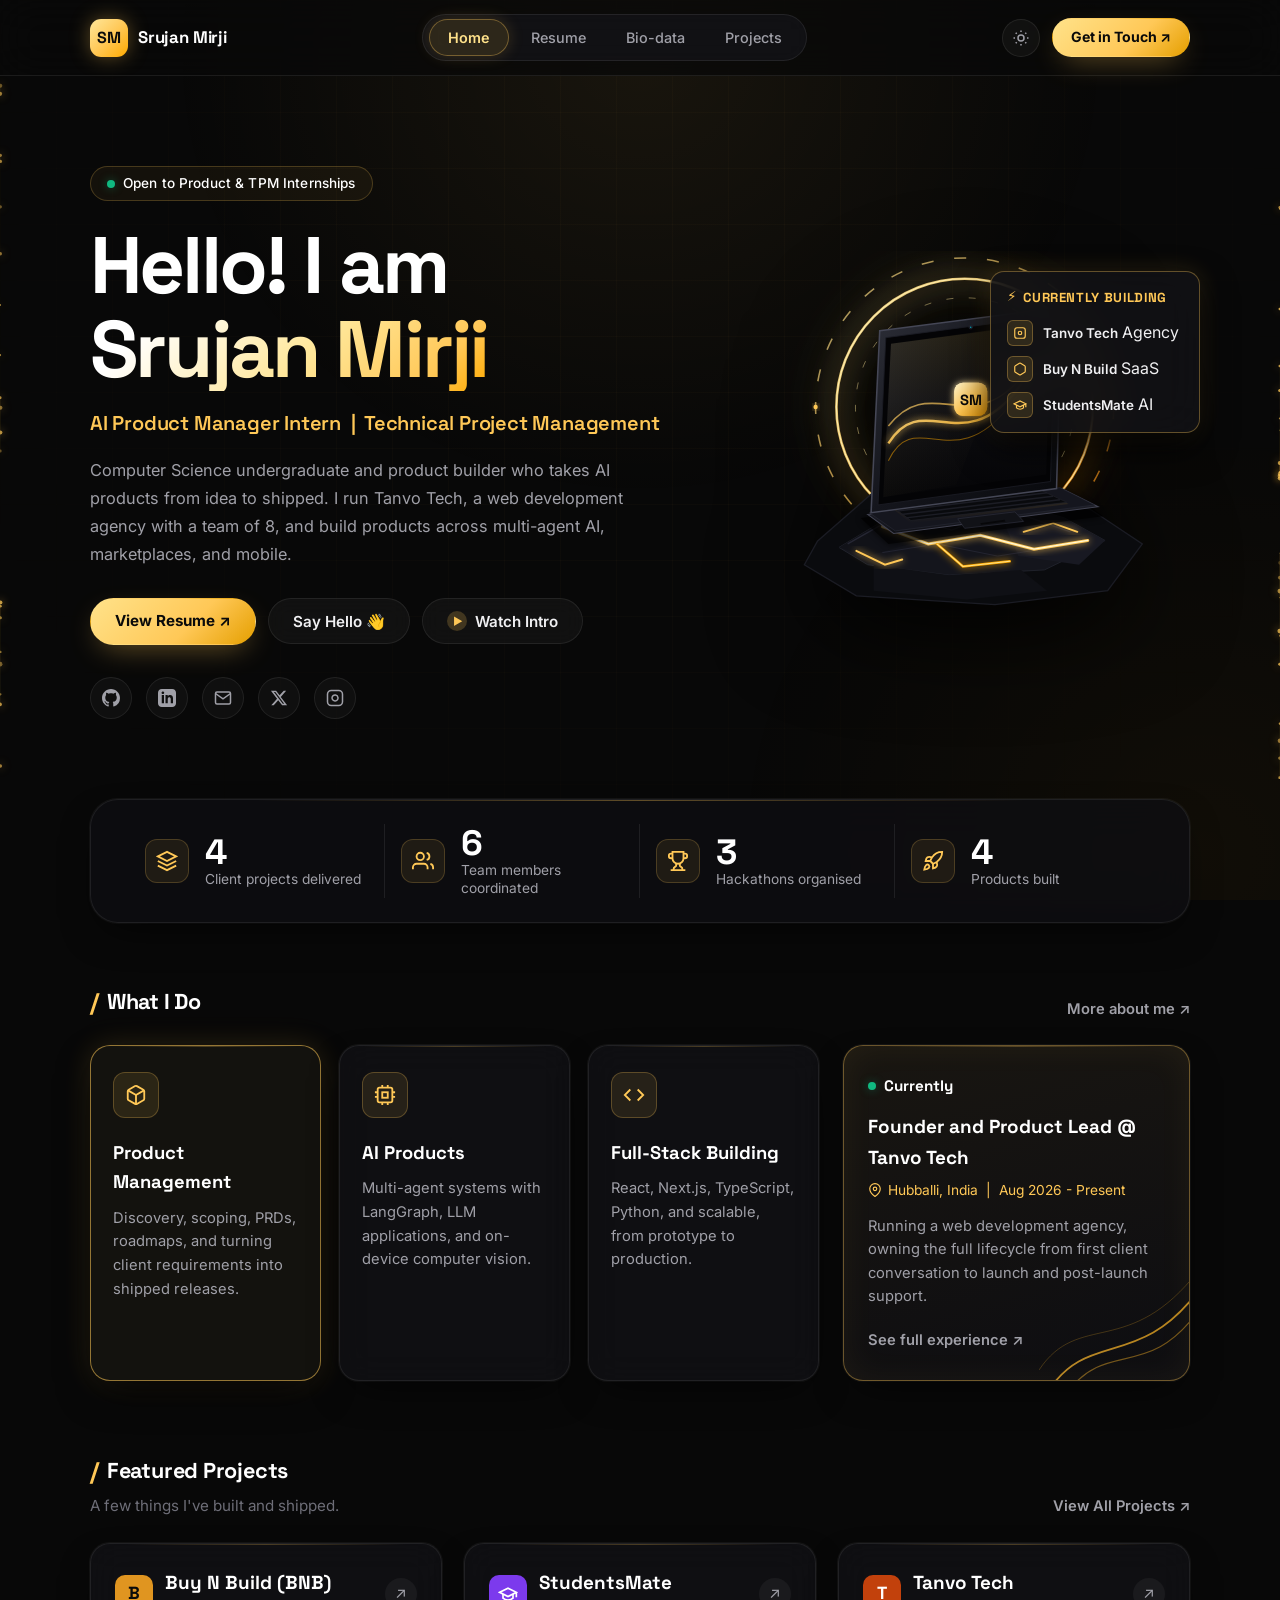
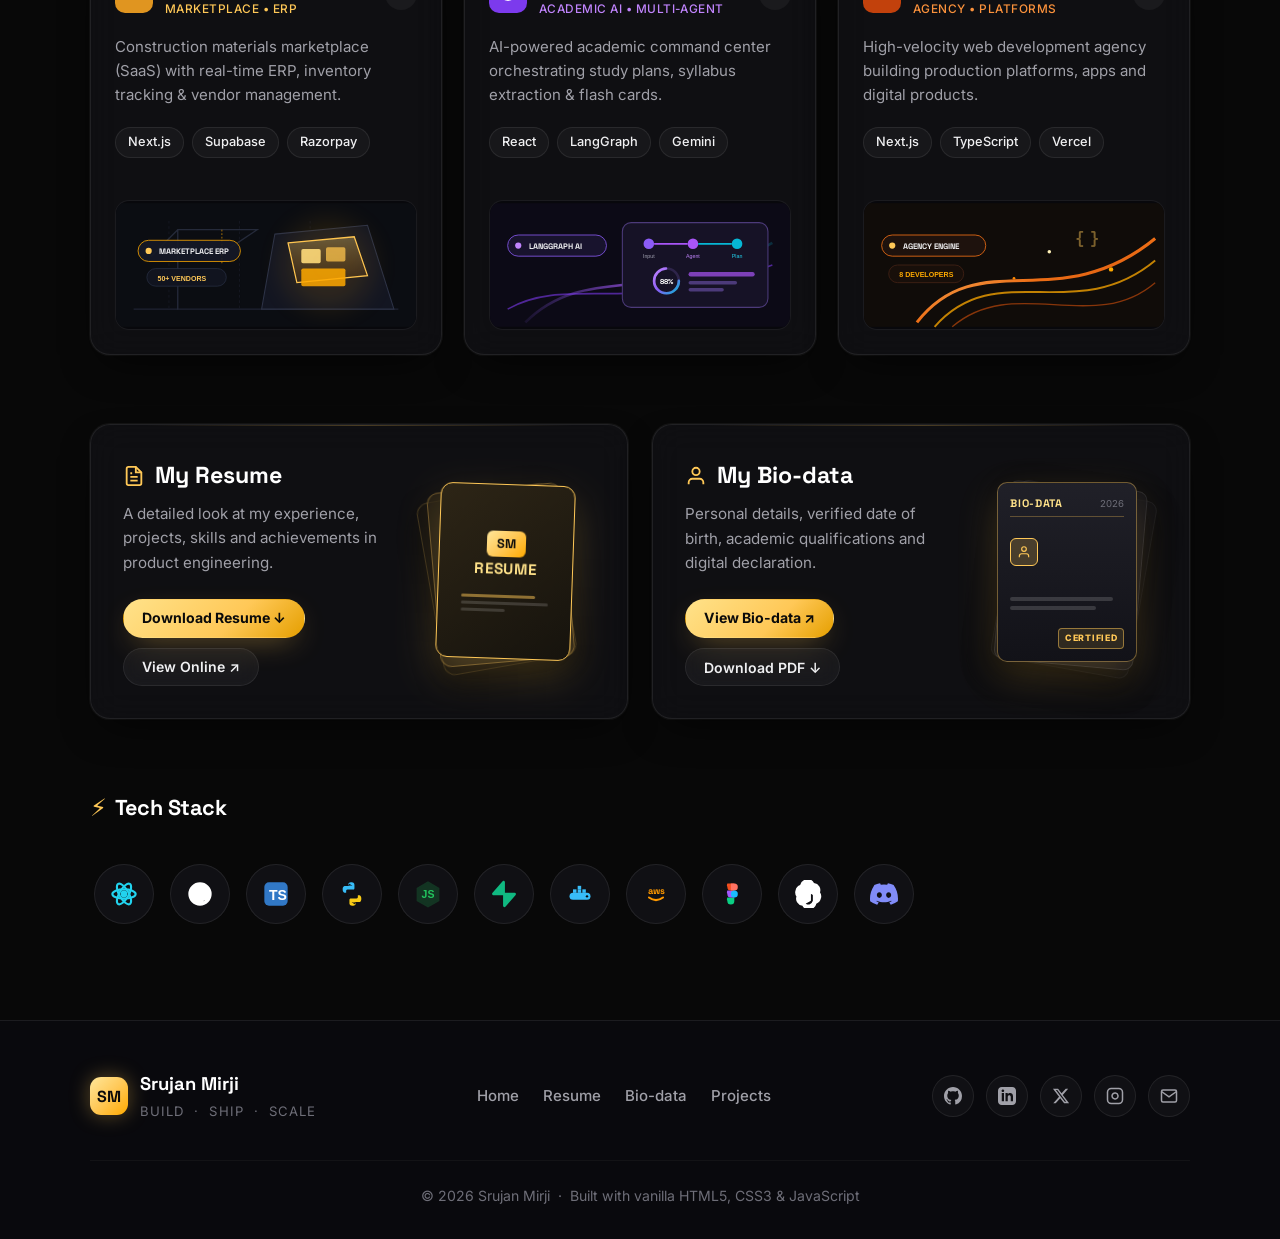
==== commit 9aaeb612: "Refine portfolio visuals: realistic 3D laptop with dual animated orbital rings, bespoke project prev" ====
--- a/index.html
+++ b/index.html
@@ -108,10 +108,10 @@
             </div>
         </div>
 
-        <!-- Hero Right Column (3D Laptop with Halo Portal) -->
+        <!-- Hero Right Column (3D Laptop with Layered Halo Portal & Fissure Rock) -->
         <div class="hero-right">
-            <!-- 3D Laptop Scene with Golden Halo & Rock Foundation -->
             <div class="laptop-scene">
+                <!-- High-Fidelity 3D Laptop & Volcanic Rock SVG -->
                 <svg class="laptop-scene-svg" viewBox="0 0 540 440" fill="none" xmlns="http://www.w3.org/2000/svg">
                   <defs>
                     <filter id="haloGlow" x="-50%" y="-50%" width="200%" height="200%">
@@ -136,126 +136,163 @@
                       <stop offset="100%" stop-color="#FF8800" />
                     </linearGradient>
                     <linearGradient id="lidBezelGrad" x1="0" y1="0" x2="1" y2="1">
-                      <stop offset="0%" stop-color="#2C2D35" />
-                      <stop offset="50%" stop-color="#14151B" />
-                      <stop offset="100%" stop-color="#0A0B0E" />
+                      <stop offset="0%" stop-color="#2D2F38" />
+                      <stop offset="50%" stop-color="#14151C" />
+                      <stop offset="100%" stop-color="#090A0D" />
                     </linearGradient>
                     <linearGradient id="screenGrad" x1="0" y1="0" x2="0" y2="1">
-                      <stop offset="0%" stop-color="#1A150D" />
-                      <stop offset="60%" stop-color="#0C0C10" />
-                      <stop offset="100%" stop-color="#060608" />
+                      <stop offset="0%" stop-color="#18140B" />
+                      <stop offset="45%" stop-color="#0E0E12" />
+                      <stop offset="100%" stop-color="#050507" />
+                    </linearGradient>
+                    <linearGradient id="screenGlassGlare" x1="0" y1="0" x2="1" y2="1">
+                      <stop offset="0%" stop-color="#FFFFFF" stop-opacity="0.12" />
+                      <stop offset="40%" stop-color="#FFE79A" stop-opacity="0.04" />
+                      <stop offset="100%" stop-color="#000000" stop-opacity="0" />
                     </linearGradient>
                     <linearGradient id="goldMeshGrad" x1="0" y1="0" x2="1" y2="1">
-                      <stop offset="0%" stop-color="#FFE79A" />
+                      <stop offset="0%" stop-color="#FFF2B8" />
                       <stop offset="50%" stop-color="#FFC857" />
                       <stop offset="100%" stop-color="#FFAA00" />
                     </linearGradient>
                     <linearGradient id="baseMetalGrad" x1="0" y1="0" x2="0" y2="1">
-                      <stop offset="0%" stop-color="#3A3B45" />
-                      <stop offset="15%" stop-color="#23242C" />
-                      <stop offset="85%" stop-color="#15161C" />
-                      <stop offset="100%" stop-color="#0E0F14" />
+                      <stop offset="0%" stop-color="#3D3E4B" />
+                      <stop offset="15%" stop-color="#22232B" />
+                      <stop offset="85%" stop-color="#15161D" />
+                      <stop offset="100%" stop-color="#0D0E12" />
                     </linearGradient>
                     <linearGradient id="goldLogoGrad" x1="0" y1="0" x2="1" y2="1">
-                      <stop offset="0%" stop-color="#FFF0B3" />
+                      <stop offset="0%" stop-color="#FFF5CC" />
                       <stop offset="50%" stop-color="#FFC857" />
-                      <stop offset="100%" stop-color="#E69500" />
+                      <stop offset="100%" stop-color="#E59400" />
+                    </linearGradient>
+                    <linearGradient id="deckGlowGrad" x1="0" y1="0" x2="0" y2="1">
+                      <stop offset="0%" stop-color="#FFC857" stop-opacity="0.35" />
+                      <stop offset="100%" stop-color="#FFAA00" stop-opacity="0" />
                     </linearGradient>
                   </defs>
 
-                  <!-- 1. Glowing Golden Halo Portal Ring Behind Laptop -->
-                  <circle cx="280" cy="180" r="145" stroke="url(#haloRingGrad)" stroke-width="4.5" fill="none" opacity="0.9" filter="url(#haloGlow)" />
-                  <circle cx="280" cy="180" r="145" stroke="#FFE79A" stroke-width="1.5" fill="none" opacity="0.95" />
-                  <ellipse cx="280" cy="180" rx="145" ry="145" fill="url(#haloRingGrad)" opacity="0.04" />
+                  <!-- 1. SVG Animated Gold Orbital Rings Behind Laptop -->
+                  <g class="svg-orbital-rings">
+                    <circle class="svg-orbit-outer" cx="280" cy="180" r="172" stroke="url(#haloRingGrad)" stroke-width="1.8" stroke-dasharray="14 24" fill="none" opacity="0.65" />
+                    <circle class="svg-orbit-main" cx="280" cy="180" r="148" stroke="url(#haloRingGrad)" stroke-width="3" fill="none" opacity="0.9" filter="url(#haloGlow)" />
+                    <circle class="svg-orbit-main" cx="280" cy="180" r="148" stroke="#FFF0B3" stroke-width="1.2" fill="none" opacity="0.95" />
+                    <circle class="svg-orbit-inner" cx="280" cy="180" r="126" stroke="#FFE79A" stroke-width="1" stroke-dasharray="8 18" fill="none" opacity="0.5" />
+                    <!-- Orbiting Satellites / Energy Sparks -->
+                    <circle cx="452" cy="180" r="3.5" fill="#FFF2B8" filter="url(#fissureGlow)" />
+                    <circle cx="108" cy="180" r="2.5" fill="#FFC857" filter="url(#fissureGlow)" />
+                  </g>
 
                   <!-- 2. Volcanic Obsidian Rock Foundation with Molten Gold Crevices -->
                   <g class="rock-base-group">
-                    <polygon points="120,330 180,280 320,270 420,300 480,340 440,390 310,405 160,395 100,360" fill="#0E0F13" stroke="#1D1E26" stroke-width="1.5" />
-                    <polygon points="140,340 220,295 310,285 390,310 440,335 370,365 260,370 170,360" fill="#181920" stroke="#252632" stroke-width="1" />
-                    <polygon points="180,360 260,370 340,365 370,390 280,400 180,390" fill="#121318" />
-                    <polygon points="310,285 390,310 440,335 410,360 340,350" fill="#1D1E26" />
-                    <polygon points="140,340 220,295 240,330 170,350" fill="#14151B" />
-                    <polyline points="150,335 210,305 270,320 330,300 400,325" stroke="#2B2C3A" stroke-width="1.5" fill="none" />
-                    <polyline points="190,345 250,335 320,350 380,340" stroke="#2B2C3A" stroke-width="1" fill="none" />
-
-                    <!-- Molten Golden Veins / Fissures on Rock (Glowing) -->
-                    <path d="M190,320 L240,340 L300,330 L360,345 L420,335" stroke="#FFC857" stroke-width="3" stroke-linecap="round" fill="none" filter="url(#fissureGlow)" />
-                    <path d="M190,320 L240,340 L300,330 L360,345 L420,335" stroke="#FFF0B3" stroke-width="1.5" stroke-linecap="round" fill="none" />
-                    <path d="M250,340 L280,365 L330,360" stroke="#FFAA00" stroke-width="2.5" stroke-linecap="round" fill="none" filter="url(#fissureGlow)" />
-                    <path d="M250,340 L280,365 L330,360" stroke="#FFE28A" stroke-width="1" stroke-linecap="round" fill="none" />
-                    <path d="M160,345 L190,360 L210,355" stroke="#FFC857" stroke-width="2" stroke-linecap="round" fill="none" filter="url(#fissureGlow)" />
-                    <path d="M350,325 L380,315 L405,325" stroke="#FFC857" stroke-width="2" stroke-linecap="round" fill="none" filter="url(#fissureGlow)" />
+                    <polygon points="110,335 175,278 325,268 425,298 485,338 445,392 315,408 155,398 95,362" fill="#0A0B0E" stroke="#1B1C24" stroke-width="1.5" />
+                    <polygon points="135,342 215,294 312,284 395,308 442,334 372,368 262,374 168,362" fill="#14151C" stroke="#22242E" stroke-width="1" />
+                    <polygon points="175,362 262,374 345,368 375,392 282,402 175,392" fill="#0F1015" />
+                    <polygon points="312,284 395,308 442,334 412,362 342,352" fill="#181922" />
+                    <polygon points="135,342 215,294 238,332 168,352" fill="#111218" />
+                    <!-- Rock Stratum Lines -->
+                    <polyline points="145,338 205,304 265,322 328,298 402,324" stroke="#262734" stroke-width="1.5" fill="none" />
+                    <polyline points="185,348 248,338 318,352 382,342" stroke="#262734" stroke-width="1" fill="none" />
+
+                    <!-- Molten Golden Lava Fissures (Glowing) -->
+                    <path d="M185,318 L238,338 L298,328 L360,344 L422,334" stroke="#FFC857" stroke-width="3.5" stroke-linecap="round" fill="none" filter="url(#fissureGlow)" />
+                    <path d="M185,318 L238,338 L298,328 L360,344 L422,334" stroke="#FFF8D6" stroke-width="1.5" stroke-linecap="round" fill="none" />
+                    <path d="M248,338 L278,364 L332,358" stroke="#FFAA00" stroke-width="2.8" stroke-linecap="round" fill="none" filter="url(#fissureGlow)" />
+                    <path d="M248,338 L278,364 L332,358" stroke="#FFE28A" stroke-width="1.2" stroke-linecap="round" fill="none" />
+                    <path d="M155,346 L188,362 L208,356" stroke="#FFC857" stroke-width="2.2" stroke-linecap="round" fill="none" filter="url(#fissureGlow)" />
+                    <path d="M348,324 L382,314 L410,324" stroke="#FFC857" stroke-width="2.2" stroke-linecap="round" fill="none" filter="url(#fissureGlow)" />
                   </g>
 
                   <!-- 3. Realistic 3D Laptop in Perspective -->
                   <g class="laptop-3d-group" transform="translate(10, 0)">
-                    <polygon points="155,305 385,275 425,305 185,335" fill="#000000" opacity="0.6" filter="url(#fissureGlow)" />
-                    <polygon points="160,305 380,275 420,295 190,325" fill="url(#baseMetalGrad)" stroke="#383944" stroke-width="1.2" />
-                    <polygon points="162,303 378,274 416,293 192,322" fill="#17181F" stroke="#252630" stroke-width="0.8" />
-
-                    <!-- Keyboard Area -->
-                    <polygon points="190,298 355,278 385,291 210,312" fill="#0B0C10" stroke="#22232B" stroke-width="0.8" />
-                    <line x1="195" y1="301" x2="362" y2="280" stroke="#1D1E26" stroke-width="1.5" />
-                    <line x1="200" y1="305" x2="370" y2="284" stroke="#1D1E26" stroke-width="1.5" />
-                    <line x1="205" y1="309" x2="378" y2="288" stroke="#1D1E26" stroke-width="1.5" />
-                    <!-- Trackpad -->
-                    <polygon points="265,310 325,302 335,312 272,320" fill="#121318" stroke="#2A2B35" stroke-width="0.8" />
-                    <!-- Front Notch -->
-                    <polygon points="290,314 315,310 316,312 291,316" fill="#08080A" />
-
-                    <!-- Screen / Lid -->
-                    <polygon points="175,95 380,68 375,274 165,302" fill="url(#lidBezelGrad)" stroke="#3D3E4A" stroke-width="1.8" />
-                    <polygon points="182,103 373,77 368,266 173,293" fill="#050608" stroke="#1A1B22" stroke-width="1" />
-                    <polygon points="188,110 367,85 363,258 179,284" fill="url(#screenGrad)" />
-
-                    <!-- Inside Screen: Golden Waves -->
-                    <g opacity="0.85">
-                      <path d="M185,220 C220,160 270,240 330,160 C350,130 365,150 365,160" stroke="url(#goldMeshGrad)" stroke-width="2.5" fill="none" filter="url(#fissureGlow)" />
-                      <path d="M185,200 C230,140 280,220 340,140 C355,120 365,130 365,140" stroke="url(#goldMeshGrad)" stroke-width="1.8" fill="none" opacity="0.7" />
-                      <path d="M185,240 C210,180 260,260 320,180 C340,150 365,170 365,180" stroke="#FFAA00" stroke-width="1.2" fill="none" opacity="0.5" />
+                    <!-- Ambient Drop Shadow -->
+                    <polygon points="150,308 388,276 430,306 182,338" fill="#000000" opacity="0.75" filter="url(#fissureGlow)" />
+
+                    <!-- Aluminum Lower Base / Keyboard Deck -->
+                    <polygon points="158,304 382,274 424,295 188,326" fill="url(#baseMetalGrad)" stroke="#424352" stroke-width="1.2" />
+                    <polygon points="160,302 380,273 420,293 190,323" fill="#15161E" stroke="#272834" stroke-width="0.8" />
+
+                    <!-- Golden Screen Cast Reflection on Aluminum Deck -->
+                    <polygon points="188,298 358,276 390,292 208,314" fill="url(#deckGlowGrad)" opacity="0.45" />
+
+                    <!-- Keyboard Recess & Backlit Keylines -->
+                    <polygon points="188,296 358,276 388,290 208,311" fill="#090A0D" stroke="#1F2028" stroke-width="0.8" />
+                    <line x1="192" y1="300" x2="365" y2="279" stroke="#1C1D25" stroke-width="1.6" />
+                    <line x1="197" y1="304" x2="372" y2="283" stroke="#1C1D25" stroke-width="1.6" />
+                    <line x1="202" y1="308" x2="380" y2="287" stroke="#1C1D25" stroke-width="1.6" />
+                    <!-- Trackpad with Chamfered Outline -->
+                    <polygon points="262,309 328,301 338,312 270,320" fill="#111217" stroke="#2D2F3C" stroke-width="0.8" />
+                    <!-- Display Thumb Notch -->
+                    <polygon points="288,314 316,310 317,312 289,316" fill="#070709" />
+
+                    <!-- Open Display Lid & Bezel -->
+                    <polygon points="172,92 382,65 376,274 162,302" fill="url(#lidBezelGrad)" stroke="#454756" stroke-width="1.8" />
+                    <polygon points="179,100 375,74 369,266 170,293" fill="#040406" stroke="#1B1C24" stroke-width="1" />
+                    <!-- Active Retina Display Screen -->
+                    <polygon points="185,107 369,82 364,258 176,284" fill="url(#screenGrad)" />
+
+                    <!-- Screen Specular Diagonal Glare Glass Highlight -->
+                    <polygon points="185,107 330,88 260,270 176,284" fill="url(#screenGlassGlare)" />
+
+                    <!-- Screen Content: Glowing Golden Energy Wave Ribbons -->
+                    <g opacity="0.9">
+                      <path d="M182,222 C222,158 268,242 332,158 C352,128 366,148 366,158" stroke="url(#goldMeshGrad)" stroke-width="2.8" fill="none" filter="url(#fissureGlow)" />
+                      <path d="M182,202 C232,138 278,222 342,138 C358,118 366,128 366,138" stroke="url(#goldMeshGrad)" stroke-width="1.8" fill="none" opacity="0.75" />
+                      <path d="M182,242 C212,178 258,262 322,178 C342,148 366,168 366,178" stroke="#FFAA00" stroke-width="1.2" fill="none" opacity="0.55" />
                     </g>
 
-                    <!-- Inside Screen: Embossed SM Monogram Badge -->
-                    <g transform="translate(260, 155)">
-                      <rect x="0" y="0" width="36" height="36" rx="9" fill="url(#goldLogoGrad)" filter="url(#fissureGlow)" />
-                      <rect x="0" y="0" width="36" height="36" rx="9" fill="url(#goldLogoGrad)" />
-                      <text x="18" y="24" font-family="Space Grotesk, sans-serif" font-weight="800" font-size="16" fill="#0A0A0A" text-anchor="middle" letter-spacing="-0.5">SM</text>
+                    <!-- Screen Content: Embossed Gold SM Shield Monogram -->
+                    <g transform="translate(258, 152)">
+                      <rect x="0" y="0" width="38" height="38" rx="10" fill="url(#goldLogoGrad)" filter="url(#fissureGlow)" />
+                      <rect x="0" y="0" width="38" height="38" rx="10" fill="url(#goldLogoGrad)" />
+                      <text x="19" y="26" font-family="Space Grotesk, sans-serif" font-weight="800" font-size="17" fill="#0A0A0A" text-anchor="middle" letter-spacing="-0.5">SM</text>
                     </g>
 
-                    <!-- WebCam Dot -->
-                    <circle cx="277" cy="90" r="1.8" fill="#1A1B22" stroke="#2E303D" stroke-width="0.6" />
-                    <circle cx="277" cy="90" r="0.8" fill="#00E5FF" opacity="0.8" />
+                    <!-- FaceTime HD Camera Dot with Cyan Glass Refraction -->
+                    <circle cx="277" cy="88" r="2" fill="#161720" stroke="#323444" stroke-width="0.6" />
+                    <circle cx="277" cy="88" r="0.8" fill="#00E5FF" opacity="0.85" />
                   </g>
                 </svg>
 
-                <!-- Floating Currently Building Card in Top Right of Laptop -->
+                <!-- Floating Currently Building Card (Glassmorphic) -->
                 <div class="floating-building-card">
                     <div class="building-card-header">
-                        <span class="bolt-icon">⚡</span> Currently Building
+                        <span class="bolt-icon">⚡</span>
+                        <span>Currently Building</span>
                     </div>
                     <div class="building-items">
                         <div class="building-item">
-                            <span class="building-icon">
+                            <span class="building-icon tanvo-ico">
                                 <svg viewBox="0 0 24 24" fill="none" stroke="currentColor" stroke-width="2"><rect x="3" y="3" width="18" height="18" rx="4"/><circle cx="12" cy="12" r="3"/></svg>
                             </span>
-                            <span class="building-name">Tanvo Tech</span>
+                            <div class="building-meta">
+                                <span class="building-name">Tanvo Tech</span>
+                                <span class="tag-label">Agency</span>
+                            </div>
                         </div>
                         <div class="building-item">
-                            <span class="building-icon">
+                            <span class="building-icon bnb-ico">
                                 <svg viewBox="0 0 24 24" fill="none" stroke="currentColor" stroke-width="2"><path d="M21 16V8a2 2 0 0 0-1-1.73l-7-4a2 2 0 0 0-2 0l-7 4A2 2 0 0 0 3 8v8a2 2 0 0 0 1 1.73l7 4a2 2 0 0 0 2 0l7-4A2 2 0 0 0 21 16z"/></svg>
                             </span>
-                            <span class="building-name">Buy N Build <span class="tag-label">(SaaS)</span></span>
+                            <div class="building-meta">
+                                <span class="building-name">Buy N Build</span>
+                                <span class="tag-label">SaaS</span>
+                            </div>
                         </div>
                         <div class="building-item">
-                            <span class="building-icon">
+                            <span class="building-icon sm-ico">
                                 <svg viewBox="0 0 24 24" fill="none" stroke="currentColor" stroke-width="2"><path d="M22 10v6M2 10l10-5 10 5-10 5z"/><path d="M6 12v5c3 3 9 3 12 0v-5"/></svg>
                             </span>
-                            <span class="building-name">StudentsMate <span class="tag-label">(AI)</span></span>
+                            <div class="building-meta">
+                                <span class="building-name">StudentsMate</span>
+                                <span class="tag-label">AI</span>
+                            </div>
                         </div>
                     </div>
                 </div>
             </div>
         </div>
+    </div>
 </section>
 
 <!-- ==========================================================================
@@ -321,7 +358,7 @@
             <!-- 3 Services Cards -->
             <div class="services-trio">
                 <!-- Card 1: Product Management (Active Golden Border as in Reference) -->
-                <div class="glass-card service-card active-card">
+                <div class="glass-card service-card active-card reveal-on-scroll">
                     <div class="service-icon-box">
                         <svg viewBox="0 0 24 24" fill="none" stroke="currentColor" stroke-width="2"><path d="M21 16V8a2 2 0 0 0-1-1.73l-7-4a2 2 0 0 0-2 0l-7 4A2 2 0 0 0 3 8v8a2 2 0 0 0 1 1.73l7 4a2 2 0 0 0 2 0l7-4A2 2 0 0 0 21 16z"/><polyline points="3.27 6.96 12 12.01 20.73 6.96"/><line x1="12" y1="22.08" x2="12" y2="12"/></svg>
                     </div>
@@ -332,7 +369,7 @@
                 </div>
 
                 <!-- Card 2: AI Products -->
-                <div class="glass-card service-card">
+                <div class="glass-card service-card reveal-on-scroll">
                     <div class="service-icon-box">
                         <svg viewBox="0 0 24 24" fill="none" stroke="currentColor" stroke-width="2"><rect x="4" y="4" width="16" height="16" rx="2"/><rect x="9" y="9" width="6" height="6"/><line x1="9" y1="1" x2="9" y2="4"/><line x1="15" y1="1" x2="15" y2="4"/><line x1="9" y1="20" x2="9" y2="23"/><line x1="15" y1="20" x2="15" y2="23"/><line x1="20" y1="9" x2="23" y2="9"/><line x1="20" y1="14" x2="23" y2="14"/><line x1="1" y1="9" x2="4" y2="9"/><line x1="1" y1="14" x2="4" y2="14"/></svg>
                     </div>
@@ -343,7 +380,7 @@
                 </div>
 
                 <!-- Card 3: Full-Stack Building -->
-                <div class="glass-card service-card">
+                <div class="glass-card service-card reveal-on-scroll">
                     <div class="service-icon-box">
                         <svg viewBox="0 0 24 24" fill="none" stroke="currentColor" stroke-width="2"><polyline points="16 18 22 12 16 6"/><polyline points="8 6 2 12 8 18"/></svg>
                     </div>
@@ -355,7 +392,7 @@
             </div>
 
             <!-- Currently Card (Right Column) -->
-            <div class="glass-card currently-card">
+            <div class="glass-card currently-card reveal-on-scroll">
                 <div>
                     <div class="status-indicator">
                         <span class="status-dot"></span>
@@ -405,19 +442,22 @@
             <a href="resume.html#projects" class="link-arrow">View All Projects ↗</a>
         </div>
 
-        <div class="projects-grid">
+                <div class="projects-grid">
             <!-- Project 1: Buy N Build (BNB) -->
-            <div class="glass-card project-card" onclick="window.location.href='resume.html#projects'">
-                <div>
+            <div class="glass-card project-card bnb-card reveal-on-scroll" onclick="window.location.href='resume.html#projects'">
+                <div class="project-card-header">
                     <div class="project-top-row">
                         <div class="project-brand-badge">
                             <span class="project-logo-box bnb">B</span>
-                            <h3 class="project-title">Buy N Build (BNB)</h3>
+                            <div>
+                                <h3 class="project-title">Buy N Build (BNB)</h3>
+                                <span class="project-type-tag">Marketplace &bull; ERP</span>
+                            </div>
                         </div>
-                        <span class="project-arrow">↗</span>
+                        <span class="project-arrow" title="View Project Details">&nearr;</span>
                     </div>
                     <p class="project-desc">
-                        Construction materials marketplace (SaaS) with ERP &amp; vendor management.
+                        Construction materials marketplace (SaaS) with real-time ERP, inventory tracking &amp; vendor management.
                     </p>
                     <div class="project-tags">
                         <span class="tech-tag">Next.js</span>
@@ -426,38 +466,64 @@
                     </div>
                 </div>
 
-                <!-- Architectural Modern Glass Villa Graphic -->
-                <div class="project-visual-graphic">
-                    <svg viewBox="0 0 320 140" fill="none">
-                        <rect width="320" height="140" fill="#0C0D12"/>
-                        <!-- Modern Building Silhouette -->
-                        <polygon points="180,40 280,30 300,120 160,120" fill="#151722" stroke="#2A2D3C"/>
-                        <polygon points="200,50 260,42 270,80 210,88" fill="#FFC857" opacity="0.15" stroke="#FFAA00" stroke-width="1.2"/>
-                        <!-- Warm Glowing Windows -->
-                        <rect x="210" y="55" width="20" height="15" fill="#FFE28A" opacity="0.8"/>
-                        <rect x="235" y="53" width="20" height="15" fill="#FFC857" opacity="0.6"/>
-                        <rect x="210" y="75" width="45" height="18" fill="#FFAA00" opacity="0.75"/>
-                        <!-- Landscape & Ambient Golden Fog -->
-                        <circle cx="230" cy="70" r="60" fill="#FFAA00" opacity="0.08" filter="blur(20px)"/>
-                        <line x1="0" y1="120" x2="320" y2="120" stroke="#333" stroke-width="2"/>
+                <!-- Architectural Modern Glass & Steel SaaS Preview -->
+                <div class="project-visual-graphic bnb-graphic">
+                    <svg viewBox="0 0 340 140" fill="none" xmlns="http://www.w3.org/2000/svg">
+                        <defs>
+                            <linearGradient id="glassWall" x1="0" y1="0" x2="0" y2="1">
+                                <stop offset="0%" stop-color="#FFE28A" stop-opacity="0.3"/>
+                                <stop offset="100%" stop-color="#FF8800" stop-opacity="0.08"/>
+                            </linearGradient>
+                        </defs>
+                        <rect width="340" height="140" fill="#0B0D12"/>
+                        <!-- Blueprint Metric Grid Lines -->
+                        <line x1="20" y1="120" x2="320" y2="120" stroke="#1F2332" stroke-width="1.5"/>
+                        <line x1="60" y1="20" x2="60" y2="120" stroke="#171A24" stroke-dasharray="3 3"/>
+                        <line x1="140" y1="20" x2="140" y2="120" stroke="#171A24" stroke-dasharray="3 3"/>
+                        <line x1="220" y1="20" x2="220" y2="120" stroke="#171A24" stroke-dasharray="3 3"/>
+                        <!-- Construction Crane Silhouette -->
+                        <path d="M70,120 L70,30 L160,30 L130,50 M70,30 L40,60" stroke="#252A3A" stroke-width="1.5" stroke-linecap="round"/>
+                        <line x1="120" y1="30" x2="120" y2="70" stroke="#FFAA00" stroke-width="1" stroke-dasharray="2 2" opacity="0.7"/>
+                        <!-- Modern Architectural Modular Building Structure -->
+                        <polygon points="180,35 285,25 315,120 165,120" fill="#131622" stroke="#2C3246" stroke-width="1.2"/>
+                        <polygon points="195,45 270,38 285,82 205,90" fill="url(#glassWall)" stroke="#FFC857" stroke-width="1.4"/>
+                        <!-- Warm Glowing Interior Windows -->
+                        <rect x="210" y="52" width="22" height="16" rx="2" fill="#FFE28A" opacity="0.9"/>
+                        <rect x="238" y="50" width="22" height="16" rx="2" fill="#FFC857" opacity="0.75"/>
+                        <rect x="210" y="74" width="50" height="20" rx="2" fill="#FFAA00" opacity="0.85"/>
+                        <!-- Floating HUD Metric Pills -->
+                        <g transform="translate(25, 42)">
+                            <rect width="116" height="24" rx="12" fill="#151926" stroke="#FFAA00" stroke-width="1" opacity="0.9"/>
+                            <circle cx="12" cy="12" r="3.5" fill="#FFC857"/>
+                            <text x="24" y="16" font-family="Space Grotesk, sans-serif" font-weight="700" font-size="9" fill="#F0F0F2">MARKETPLACE ERP</text>
+                        </g>
+                        <g transform="translate(35, 74)">
+                            <rect width="90" height="20" rx="10" fill="#11141F" stroke="#282F44" stroke-width="0.8"/>
+                            <text x="12" y="14" font-family="sans-serif" font-weight="600" font-size="8" fill="#FFC857">50+ VENDORS</text>
+                        </g>
+                        <!-- Ambient Warm Light Flare -->
+                        <circle cx="240" cy="70" r="50" fill="#FFAA00" opacity="0.12" filter="blur(16px)"/>
                     </svg>
                 </div>
             </div>
 
             <!-- Project 2: StudentsMate -->
-            <div class="glass-card project-card" onclick="window.location.href='resume.html#projects'">
-                <div>
+            <div class="glass-card project-card sm-card reveal-on-scroll" onclick="window.location.href='resume.html#projects'">
+                <div class="project-card-header">
                     <div class="project-top-row">
                         <div class="project-brand-badge">
                             <span class="project-logo-box sm">
                                 <svg viewBox="0 0 24 24" fill="none" stroke="currentColor" stroke-width="2" style="width:20px;height:20px;"><path d="M22 10v6M2 10l10-5 10 5-10 5z"/><path d="M6 12v5c3 3 9 3 12 0v-5"/></svg>
                             </span>
-                            <h3 class="project-title">StudentsMate</h3>
+                            <div>
+                                <h3 class="project-title">StudentsMate</h3>
+                                <span class="project-type-tag sm-tag">Academic AI &bull; Multi-Agent</span>
+                            </div>
                         </div>
-                        <span class="project-arrow">↗</span>
+                        <span class="project-arrow" title="View Project Details">&nearr;</span>
                     </div>
                     <p class="project-desc">
-                        AI-powered academic command center for students.
+                        AI-powered academic command center orchestrating study plans, syllabus extraction &amp; flash cards.
                     </p>
                     <div class="project-tags">
                         <span class="tech-tag">React</span>
@@ -466,34 +532,69 @@
                     </div>
                 </div>
 
-                <!-- AI Dashboard & Purple Wave Graphic -->
-                <div class="project-visual-graphic">
-                    <svg viewBox="0 0 320 140" fill="none">
-                        <rect width="320" height="140" fill="#0C0A14"/>
-                        <!-- AI Dashboard UI Mockup Panels -->
-                        <rect x="150" y="25" width="150" height="90" rx="8" fill="#181428" stroke="#3B2D62"/>
-                        <rect x="165" y="40" width="60" height="8" rx="4" fill="#7C3AED" opacity="0.7"/>
-                        <rect x="165" y="55" width="115" height="4" rx="2" fill="#4C3D7A"/>
-                        <rect x="165" y="65" width="90" height="4" rx="2" fill="#4C3D7A"/>
-                        <!-- Glowing Violet Luminous Flow Waves -->
-                        <path d="M120,130 C180,70 240,110 320,40" stroke="#A855F7" stroke-width="2.5" opacity="0.85"/>
-                        <path d="M100,120 C160,80 220,130 320,60" stroke="#7C3AED" stroke-width="1.8" opacity="0.5"/>
+                <!-- AI Command Center Dashboard & Cybernetic Waves Preview -->
+                <div class="project-visual-graphic sm-graphic">
+                    <svg viewBox="0 0 340 140" fill="none" xmlns="http://www.w3.org/2000/svg">
+                        <defs>
+                            <linearGradient id="smNeonGrad" x1="0" y1="0" x2="1" y2="1">
+                                <stop offset="0%" stop-color="#C084FC"/>
+                                <stop offset="50%" stop-color="#8B5CF6"/>
+                                <stop offset="100%" stop-color="#06B6D4"/>
+                            </linearGradient>
+                            <linearGradient id="smWave" x1="0" y1="0" x2="1" y2="0">
+                                <stop offset="0%" stop-color="#8B5CF6" stop-opacity="0.1"/>
+                                <stop offset="50%" stop-color="#A855F7" stop-opacity="0.8"/>
+                                <stop offset="100%" stop-color="#06B6D4" stop-opacity="0.2"/>
+                            </linearGradient>
+                        </defs>
+                        <rect width="340" height="140" fill="#0C0A16"/>
+                        <!-- Neural Pulse Flow Waves -->
+                        <path d="M40,135 C110,65 190,120 320,45" stroke="url(#smWave)" stroke-width="3" fill="none"/>
+                        <path d="M20,120 C90,80 170,130 320,70" stroke="#7C3AED" stroke-width="1.8" opacity="0.6" fill="none"/>
+                        <!-- AI Command Center Dashboard Panel -->
+                        <rect x="150" y="22" width="165" height="96" rx="10" fill="#161226" stroke="#4C3A7A" stroke-width="1.2"/>
+                        <!-- LangGraph Agent Nodes & Connections -->
+                        <circle cx="180" cy="46" r="6" fill="#8B5CF6"/>
+                        <circle cx="230" cy="46" r="6" fill="#A855F7"/>
+                        <circle cx="280" cy="46" r="6" fill="#06B6D4"/>
+                        <line x1="186" y1="46" x2="224" y2="46" stroke="#A855F7" stroke-width="2"/>
+                        <line x1="236" y1="46" x2="274" y2="46" stroke="#06B6D4" stroke-width="2"/>
+                        <!-- Graph Labels -->
+                        <text x="180" y="62" font-family="sans-serif" font-size="6" fill="#A0A0B0" text-anchor="middle">Input</text>
+                        <text x="230" y="62" font-family="sans-serif" font-size="6" fill="#C084FC" text-anchor="middle">Agent</text>
+                        <text x="280" y="62" font-family="sans-serif" font-size="6" fill="#22D3EE" text-anchor="middle">Plan</text>
+                        <!-- Circular Completion Meter -->
+                        <circle cx="200" cy="88" r="14" stroke="#2E244A" stroke-width="3" fill="none"/>
+                        <circle cx="200" cy="88" r="14" stroke="url(#smNeonGrad)" stroke-width="3" stroke-dasharray="65 100" stroke-linecap="round" fill="none"/>
+                        <text x="200" y="91" font-family="Space Grotesk, sans-serif" font-weight="700" font-size="8" fill="#FFF" text-anchor="middle">88%</text>
+                        <rect x="225" y="78" width="75" height="5" rx="2.5" fill="#A855F7" opacity="0.7"/>
+                        <rect x="225" y="88" width="55" height="4" rx="2" fill="#4C3A7A"/>
+                        <rect x="225" y="96" width="40" height="4" rx="2" fill="#4C3A7A"/>
+                        <!-- Floating HUD Metric Pill -->
+                        <g transform="translate(20, 36)">
+                            <rect width="112" height="24" rx="12" fill="#1A1430" stroke="#8B5CF6" stroke-width="1" opacity="0.9"/>
+                            <circle cx="12" cy="12" r="3.5" fill="#C084FC"/>
+                            <text x="24" y="16" font-family="Space Grotesk, sans-serif" font-weight="700" font-size="9" fill="#F0F0F2">LANGGRAPH AI</text>
+                        </g>
                     </svg>
                 </div>
             </div>
 
             <!-- Project 3: Tanvo Tech -->
-            <div class="glass-card project-card" onclick="window.location.href='resume.html#projects'">
-                <div>
+            <div class="glass-card project-card tanvo-card reveal-on-scroll" onclick="window.location.href='resume.html#projects'">
+                <div class="project-card-header">
                     <div class="project-top-row">
                         <div class="project-brand-badge">
                             <span class="project-logo-box tanvo">T</span>
-                            <h3 class="project-title">Tanvo Tech</h3>
+                            <div>
+                                <h3 class="project-title">Tanvo Tech</h3>
+                                <span class="project-type-tag tanvo-tag">Agency &bull; Platforms</span>
+                            </div>
                         </div>
-                        <span class="project-arrow">↗</span>
+                        <span class="project-arrow" title="View Project Details">&nearr;</span>
                     </div>
                     <p class="project-desc">
-                        Web development agency building products, platforms and possibilities.
+                        High-velocity web development agency building production platforms, apps and digital products.
                     </p>
                     <div class="project-tags">
                         <span class="tech-tag">Next.js</span>
@@ -502,13 +603,36 @@
                     </div>
                 </div>
 
-                <!-- Warm Amber Luminous Flow Ribbons Graphic -->
-                <div class="project-visual-graphic">
-                    <svg viewBox="0 0 320 140" fill="none">
-                        <rect width="320" height="140" fill="#100C0A"/>
-                        <path d="M120,135 C170,40 230,120 320,50" stroke="#FFC857" stroke-width="2.5" opacity="0.9"/>
-                        <path d="M140,140 C190,60 250,130 320,70" stroke="#FFAA00" stroke-width="2" opacity="0.7"/>
-                        <path d="M160,140 C210,80 270,140 320,90" stroke="#C2410C" stroke-width="1.5" opacity="0.5"/>
+                <!-- 3D Kinetic Volumetric Velocity Energy Preview -->
+                <div class="project-visual-graphic tanvo-graphic">
+                    <svg viewBox="0 0 340 140" fill="none" xmlns="http://www.w3.org/2000/svg">
+                        <defs>
+                            <linearGradient id="tanvoFire" x1="0" y1="0" x2="1" y2="1">
+                                <stop offset="0%" stop-color="#FFE79A"/>
+                                <stop offset="50%" stop-color="#F97316"/>
+                                <stop offset="100%" stop-color="#C2410C"/>
+                            </linearGradient>
+                        </defs>
+                        <rect width="340" height="140" fill="#100C09"/>
+                        <!-- 3D Kinetic Volumetric Velocity Ribbons -->
+                        <path d="M60,135 C130,45 220,130 330,40" stroke="url(#tanvoFire)" stroke-width="3.5" opacity="0.95" fill="none"/>
+                        <path d="M80,140 C150,60 240,140 330,65" stroke="#FFAA00" stroke-width="2.2" opacity="0.75" fill="none"/>
+                        <path d="M100,140 C170,80 260,150 330,90" stroke="#EA580C" stroke-width="1.5" opacity="0.55" fill="none"/>
+                        <!-- Floating Code Syntax Brackets & Sparks -->
+                        <text x="240" y="45" font-family="Space Grotesk, monospace" font-weight="800" font-size="18" fill="#FFC857" opacity="0.45">{ &nbsp;}</text>
+                        <circle cx="210" cy="55" r="2" fill="#FFF2B8"/>
+                        <circle cx="280" cy="75" r="2.5" fill="#FFAA00"/>
+                        <circle cx="170" cy="85" r="1.5" fill="#FF8800"/>
+                        <!-- Floating HUD Agency Badge -->
+                        <g transform="translate(20, 36)">
+                            <rect width="118" height="24" rx="12" fill="#20130E" stroke="#F97316" stroke-width="1" opacity="0.9"/>
+                            <circle cx="12" cy="12" r="3.5" fill="#FFC857"/>
+                            <text x="24" y="16" font-family="Space Grotesk, sans-serif" font-weight="700" font-size="9" fill="#F0F0F2">AGENCY ENGINE</text>
+                        </g>
+                        <g transform="translate(28, 70)">
+                            <rect width="85" height="20" rx="10" fill="#180F0A" stroke="#4A2518" stroke-width="0.8"/>
+                            <text x="12" y="14" font-family="sans-serif" font-weight="600" font-size="8" fill="#FFAA00">8 DEVELOPERS</text>
+                        </g>
                     </svg>
                 </div>
             </div>
@@ -521,20 +645,20 @@
      ========================================================================== -->
 <section class="documents-section">
     <div class="container">
-        <div class="documents-grid">
+                <div class="documents-grid">
             <!-- Card 1: My Resume -->
-            <div class="glass-card doc-card">
+            <div class="glass-card doc-card resume-card reveal-on-scroll">
                 <div class="doc-card-info">
                     <div class="doc-title-row">
                         <svg class="doc-icon" viewBox="0 0 24 24" fill="none" stroke="currentColor" stroke-width="2"><path d="M14 2H6a2 2 0 0 0-2 2v16a2 2 0 0 0 2 2h12a2 2 0 0 0 2-2V8z"/><polyline points="14 2 14 8 20 8"/><line x1="16" y1="13" x2="8" y2="13"/><line x1="16" y1="17" x2="8" y2="17"/><polyline points="10 9 9 9 8 9"/></svg>
                         <h3 class="doc-heading">My Resume</h3>
                     </div>
                     <p class="doc-desc">
-                        A detailed look at my experience, projects, skills and achievements.
+                        A detailed look at my experience, projects, skills and achievements in product engineering.
                     </p>
                     <div class="doc-actions">
-                        <a href="Srujan_Mirji_Resume.pdf" download class="btn btn-gold btn-sm">Download Resume ⤓</a>
-                        <a href="resume.html" class="btn btn-glass btn-sm">View Online ↗</a>
+                        <a href="Srujan_Mirji_Resume.pdf" download class="btn btn-gold btn-sm">Download Resume &darr;</a>
+                        <a href="resume.html" class="btn btn-glass btn-sm">View Online &nearr;</a>
                     </div>
                 </div>
 
@@ -544,26 +668,32 @@
                         <div class="stack-card card-back"></div>
                         <div class="stack-card card-mid"></div>
                         <div class="stack-card card-front">
+                            <div class="card-emboss-pattern"></div>
                             <span class="card-sm-pill">SM</span>
                             <span class="card-label-text">Resume</span>
+                            <div class="card-sim-lines">
+                                <div class="sim-line gold"></div>
+                                <div class="sim-line"></div>
+                                <div class="sim-line short"></div>
+                            </div>
                         </div>
                     </div>
                 </div>
             </div>
 
             <!-- Card 2: My Bio-data -->
-            <div class="glass-card doc-card">
+            <div class="glass-card doc-card biodata-card reveal-on-scroll">
                 <div class="doc-card-info">
                     <div class="doc-title-row">
                         <svg class="doc-icon" viewBox="0 0 24 24" fill="none" stroke="currentColor" stroke-width="2"><path d="M20 21v-2a4 4 0 0 0-4-4H8a4 4 0 0 0-4 4v2"/><circle cx="12" cy="7" r="4"/></svg>
                         <h3 class="doc-heading">My Bio-data</h3>
                     </div>
                     <p class="doc-desc">
-                        Personal details, academic info and declaration.
+                        Personal details, verified date of birth, academic qualifications and digital declaration.
                     </p>
                     <div class="doc-actions">
-                        <a href="biodata.html" class="btn btn-glass btn-sm">View Bio-data ↗</a>
-                        <button onclick="window.print()" class="btn btn-glass btn-sm">Download PDF ⤓</button>
+                        <a href="biodata.html" class="btn btn-gold btn-sm">View Bio-data &nearr;</a>
+                        <button onclick="window.print()" class="btn btn-glass btn-sm">Download PDF &darr;</button>
                     </div>
                 </div>
 
@@ -573,15 +703,26 @@
                         <div class="paper-sheet sheet-3"></div>
                         <div class="paper-sheet sheet-2"></div>
                         <div class="paper-sheet sheet-1">
-                            <div class="paper-avatar-box">
-                                <svg viewBox="0 0 24 24" fill="none" stroke="currentColor" stroke-width="2"><path d="M20 21v-2a4 4 0 0 0-4-4H8a4 4 0 0 0-4 4v2"/><circle cx="12" cy="7" r="4"/></svg>
-                            </div>
-                            <div class="paper-lines">
-                                <div class="paper-line short gold"></div>
-                                <div class="paper-line"></div>
-                                <div class="paper-line short"></div>
-                                <div class="paper-line"></div>
-                                <div class="paper-line short"></div>
+                            <div class="paper-header-strip">
+                                <span class="paper-header-text">BIO-DATA</span>
+                                <span class="paper-date-text">2026</span>
+                            </div>
+                            <div class="paper-body-flex">
+                                <div class="paper-avatar-box">
+                                    <svg viewBox="0 0 24 24" fill="none" stroke="currentColor" stroke-width="2"><path d="M20 21v-2a4 4 0 0 0-4-4H8a4 4 0 0 0-4 4v2"/><circle cx="12" cy="7" r="4"/></svg>
+                                </div>
+                                <div class="paper-lines">
+                                    <div class="paper-line gold" style="width: 85%;"></div>
+                                    <div class="paper-line" style="width: 60%;"></div>
+                                    <div class="paper-line short" style="width: 40%;"></div>
+                                </div>
+                            </div>
+                            <div class="paper-sublines">
+                                <div class="paper-line" style="width: 90%;"></div>
+                                <div class="paper-line" style="width: 75%;"></div>
+                            </div>
+                            <div class="paper-seal-badge">
+                                <span>CERTIFIED</span>
                             </div>
                         </div>
                     </div>
--- a/style.css
+++ b/style.css
@@ -137,10 +137,17 @@
     pointer-events: none;
     z-index: 0;
     background-image:
-        linear-gradient(rgba(255, 255, 255, 0.02) 1px, transparent 1px),
-        linear-gradient(90deg, rgba(255, 255, 255, 0.02) 1px, transparent 1px);
+        linear-gradient(rgba(255, 200, 87, 0.025) 1px, transparent 1px),
+        linear-gradient(90deg, rgba(255, 200, 87, 0.025) 1px, transparent 1px);
     background-size: 56px 56px;
-    mask-image: radial-gradient(ellipse at top, black 30%, transparent 80%);
+    mask-image: radial-gradient(ellipse at 50% 30%, black 35%, transparent 80%);
+    -webkit-mask-image: radial-gradient(ellipse at 50% 30%, black 35%, transparent 80%);
+    animation: grid-drift 40s linear infinite;
+}
+
+@keyframes grid-drift {
+    0% { background-position: 0 0; }
+    100% { background-position: 56px 56px; }
 }
 
 a {
@@ -182,11 +189,25 @@
 
 .container {
     width: 100%;
-    max-width: 1240px;
+    max-width: 1180px;
     margin: 0 auto;
     padding: 0 clamp(16px, 4vw, 40px);
     position: relative;
     z-index: 2;
+}
+
+
+/* Scroll Reveal Utilities */
+.reveal-on-scroll {
+    opacity: 0;
+    transform: translateY(22px);
+    transition: opacity 0.65s cubic-bezier(0.16, 1, 0.3, 1), transform 0.65s cubic-bezier(0.16, 1, 0.3, 1);
+    will-change: opacity, transform;
+}
+
+.reveal-on-scroll.revealed {
+    opacity: 1;
+    transform: translateY(0);
 }
 
 .gold-gradient-text {
@@ -594,12 +615,12 @@
 
 .hero-title {
     font-family: var(--font-head);
-    font-size: clamp(2.8rem, 6.2vw, 4.8rem);
+    font-size: clamp(3.2rem, 6.8vw, 5rem);
     font-weight: 800;
     line-height: 1.05;
-    letter-spacing: -0.03em;
+    letter-spacing: -0.035em;
     color: var(--text-pure);
-    margin-bottom: 14px;
+    margin-bottom: 16px;
 }
 
 .hero-subtitle {
@@ -665,6 +686,41 @@
     justify-content: center;
     align-items: center;
     min-height: 440px;
+}
+
+
+/* SVG Orbital Rings Behind Laptop */
+.svg-orbital-rings {
+    pointer-events: none;
+}
+
+.svg-orbit-outer {
+    transform-origin: 280px 180px;
+    animation: spin-orbit-slow 42s linear infinite;
+}
+
+.svg-orbit-inner {
+    transform-origin: 280px 180px;
+    animation: spin-orbit-rev 28s linear infinite;
+}
+
+.svg-orbit-main {
+    animation: pulse-orbit 4s ease-in-out infinite alternate;
+}
+
+@keyframes spin-orbit-slow {
+    from { transform: rotate(0deg); }
+    to { transform: rotate(360deg); }
+}
+
+@keyframes spin-orbit-rev {
+    from { transform: rotate(360deg); }
+    to { transform: rotate(0deg); }
+}
+
+@keyframes pulse-orbit {
+    0% { opacity: 0.8; stroke-width: 2.5; }
+    100% { opacity: 1; stroke-width: 3.5; }
 }
 
 .laptop-scene {
@@ -1014,12 +1070,15 @@
     display: grid;
     grid-template-columns: repeat(3, 1fr);
     gap: 18px;
+    align-items: stretch;
 }
 
 .service-card {
     padding: 26px 22px;
     display: flex;
     flex-direction: column;
+    justify-content: flex-start;
+    height: 100%;
 }
 
 /* First card (Product Management) highlighted as active reference card */
@@ -1072,8 +1131,17 @@
     display: flex;
     flex-direction: column;
     justify-content: space-between;
+    height: 100%;
     position: relative;
     overflow: hidden;
+    background: linear-gradient(165deg, rgba(26, 23, 18, 0.94) 0%, rgba(14, 14, 18, 0.96) 100%);
+    border: 1px solid rgba(255, 200, 87, 0.38);
+    box-shadow: var(--shadow-card), inset 0 0 35px rgba(255, 200, 87, 0.06);
+}
+
+.currently-card:hover {
+    border-color: rgba(255, 200, 87, 0.7);
+    box-shadow: 0 22px 50px -10px rgba(0, 0, 0, 0.95), 0 0 35px rgba(255, 200, 87, 0.22);
 }
 
 .currently-card .status-indicator {
@@ -1149,10 +1217,48 @@
     display: flex;
     flex-direction: column;
     justify-content: space-between;
-    min-height: 340px;
+    height: 100%;
+    min-height: 380px;
     position: relative;
     overflow: hidden;
     cursor: pointer;
+    transition: transform 0.35s cubic-bezier(0.2, 0.8, 0.2, 1),
+                border-color 0.35s ease,
+                box-shadow 0.35s ease;
+}
+
+.project-card-header {
+    display: flex;
+    flex-direction: column;
+}
+
+.project-type-tag {
+    display: block;
+    font-size: 0.74rem;
+    font-weight: 500;
+    color: var(--gold-primary);
+    letter-spacing: 0.04em;
+    text-transform: uppercase;
+    margin-top: 2px;
+}
+
+.project-type-tag.sm-tag { color: #C084FC; }
+.project-type-tag.tanvo-tag { color: #FB923C; }
+
+/* Individual Project Identities on Hover */
+.project-card.bnb-card:hover {
+    border-color: rgba(255, 200, 87, 0.65);
+    box-shadow: 0 20px 45px rgba(0, 0, 0, 0.9), 0 0 30px rgba(255, 200, 87, 0.2);
+}
+
+.project-card.sm-card:hover {
+    border-color: rgba(168, 85, 247, 0.65);
+    box-shadow: 0 20px 45px rgba(0, 0, 0, 0.9), 0 0 30px rgba(168, 85, 247, 0.2);
+}
+
+.project-card.tanvo-card:hover {
+    border-color: rgba(249, 115, 22, 0.65);
+    box-shadow: 0 20px 45px rgba(0, 0, 0, 0.9), 0 0 30px rgba(249, 115, 22, 0.2);
 }
 
 .project-top-row {
@@ -1252,12 +1358,17 @@
 .project-visual-graphic {
     position: relative;
     width: 100%;
-    height: 120px;
+    height: 130px;
     border-radius: var(--radius-md);
     overflow: hidden;
-    margin-top: auto;
-    border: 1px solid rgba(255, 255, 255, 0.06);
-    background: #0A0A0E;
+    margin-top: 18px;
+    border: 1px solid rgba(255, 255, 255, 0.08);
+    background: #08080C;
+    transition: transform 0.35s cubic-bezier(0.2, 0.8, 0.2, 1), border-color 0.3s;
+}
+
+.project-card:hover .project-visual-graphic {
+    transform: scale(1.03);
 }
 
 .project-visual-graphic svg {
@@ -1336,8 +1447,10 @@
 
 .gold-card-stack {
     position: relative;
-    width: 130px;
-    height: 170px;
+    width: 135px;
+    height: 175px;
+    perspective: 700px;
+    transform-style: preserve-3d;
 }
 
 .stack-card {
@@ -1345,36 +1458,161 @@
     inset: 0;
     border-radius: 12px;
     border: 1px solid rgba(255, 200, 87, 0.4);
-    box-shadow: 0 10px 30px rgba(0, 0, 0, 0.8);
-    transition: transform 0.3s ease;
+    box-shadow: 0 12px 32px rgba(0, 0, 0, 0.85);
+    transition: transform 0.4s cubic-bezier(0.2, 0.8, 0.2, 1), box-shadow 0.4s;
 }
 
 .stack-card.card-back {
-    background: #1A170F;
-    transform: rotate(-10deg) translate(-10px, 5px);
-    opacity: 0.6;
+    background: #17140D;
+    transform: rotate(-10deg) translate(-10px, 6px);
+    opacity: 0.55;
 }
 
 .stack-card.card-mid {
-    background: #252014;
-    transform: rotate(-5deg) translate(-5px, 2px);
+    background: #241D12;
+    transform: rotate(-5deg) translate(-5px, 3px);
     opacity: 0.8;
 }
 
 .stack-card.card-front {
-    background: linear-gradient(145deg, #2E2718 0%, #15130D 100%);
-    border-color: var(--gold-primary);
+    background: linear-gradient(145deg, #2D2516 0%, #16130D 100%);
+    border: 1.5px solid var(--gold-primary);
     transform: rotate(2deg);
     display: flex;
     flex-direction: column;
     align-items: center;
     justify-content: center;
+    padding: 16px 12px;
+    box-shadow: 0 16px 40px rgba(255, 200, 87, 0.22);
+}
+
+.doc-card:hover .stack-card.card-front {
+    transform: rotate(0deg) translateY(-4px) scale(1.05);
+    box-shadow: 0 22px 50px rgba(255, 200, 87, 0.35);
+}
+
+.doc-card:hover .stack-card.card-mid {
+    transform: rotate(-8deg) translate(-12px, 4px);
+}
+
+.doc-card:hover .stack-card.card-back {
+    transform: rotate(-15deg) translate(-20px, 8px);
+}
+
+.card-sim-lines {
+    display: flex;
+    flex-direction: column;
+    gap: 4px;
+    width: 80%;
+    margin-top: 14px;
+}
+
+.sim-line {
+    height: 3px;
+    border-radius: 2px;
+    background: rgba(255, 255, 255, 0.15);
+}
+
+.sim-line.gold { background: rgba(255, 200, 87, 0.5); width: 85%; }
+.sim-line.short { width: 50%; }
+
+/* Layered Paper Bio-data Stack */
+.paper-doc-stack {
+    position: relative;
+    width: 145px;
+    height: 185px;
+    perspective: 700px;
+}
+
+.paper-sheet {
+    position: absolute;
+    inset: 0;
+    border-radius: 10px;
+    background: #15151B;
+    border: 1px solid rgba(255, 255, 255, 0.12);
+    box-shadow: 0 12px 30px rgba(0, 0, 0, 0.8);
+    transition: transform 0.4s cubic-bezier(0.2, 0.8, 0.2, 1);
+}
+
+.paper-sheet.sheet-3 {
+    transform: rotate(10deg) translate(8px, 6px);
+    opacity: 0.4;
+}
+
+.paper-sheet.sheet-2 {
+    transform: rotate(5deg) translate(4px, 3px);
+    opacity: 0.7;
+}
+
+.paper-sheet.sheet-1 {
+    background: linear-gradient(180deg, #1F1F27 0%, #111116 100%);
+    border: 1.5px solid rgba(255, 200, 87, 0.45);
+    transform: rotate(0deg);
+    padding: 12px 10px;
+    box-shadow: 0 16px 42px rgba(255, 200, 87, 0.2);
+    display: flex;
+    flex-direction: column;
+    justify-content: space-between;
+}
+
+.doc-card:hover .paper-sheet.sheet-1 {
+    transform: rotate(-2deg) translateY(-4px) scale(1.04);
+}
+
+.doc-card:hover .paper-sheet.sheet-2 {
+    transform: rotate(8deg) translate(8px, 4px);
+}
+
+.doc-card:hover .paper-sheet.sheet-3 {
+    transform: rotate(16deg) translate(16px, 8px);
+}
+
+.paper-header-strip {
+    display: flex;
+    justify-content: space-between;
+    align-items: center;
+    border-bottom: 1px solid rgba(255, 200, 87, 0.3);
+    padding-bottom: 4px;
+    margin-bottom: 8px;
+}
+
+.paper-header-text {
+    font-family: var(--font-head);
+    font-size: 0.68rem;
+    font-weight: 800;
+    color: var(--gold-bright);
+    letter-spacing: 0.06em;
+}
+
+.paper-date-text {
+    font-size: 0.6rem;
+    color: var(--text-muted);
+}
+
+.paper-body-flex {
+    display: flex;
+    align-items: center;
     gap: 8px;
-    box-shadow: 0 15px 35px rgba(255, 200, 87, 0.25);
-}
-
-.doc-card:hover .stack-card.card-front {
-    transform: rotate(0deg) scale(1.05);
+    margin-bottom: 8px;
+}
+
+.paper-sublines {
+    display: flex;
+    flex-direction: column;
+    gap: 5px;
+    margin-bottom: 6px;
+}
+
+.paper-seal-badge {
+    align-self: flex-end;
+    padding: 2px 6px;
+    border-radius: 4px;
+    border: 1px solid rgba(255, 200, 87, 0.5);
+    background: rgba(255, 200, 87, 0.12);
+    color: var(--gold-primary);
+    font-size: 0.55rem;
+    font-weight: 800;
+    letter-spacing: 0.08em;
 }
 
 .card-sm-pill {
@@ -2054,3 +2292,29 @@
 .laptop-scene:hover .laptop-scene-svg {
     transform: translateY(-4px) scale(1.02);
 }
+
+
+/* ==========================================================================
+   12. ACCESSIBILITY: PREFERS REDUCED MOTION
+   ========================================================================== */
+@media (prefers-reduced-motion: reduce) {
+    *, *::before, *::after {
+        animation-duration: 0.01ms !important;
+        animation-iteration-count: 1 !important;
+        transition-duration: 0.01ms !important;
+        scroll-behavior: auto !important;
+    }
+    .bg-grid-mesh,
+    .svg-orbit-outer,
+    .svg-orbit-inner,
+    .svg-orbit-main,
+    .floating-building-card,
+    .golden-halo,
+    .status-dot {
+        animation: none !important;
+    }
+    .reveal-on-scroll {
+        opacity: 1 !important;
+        transform: none !important;
+    }
+}
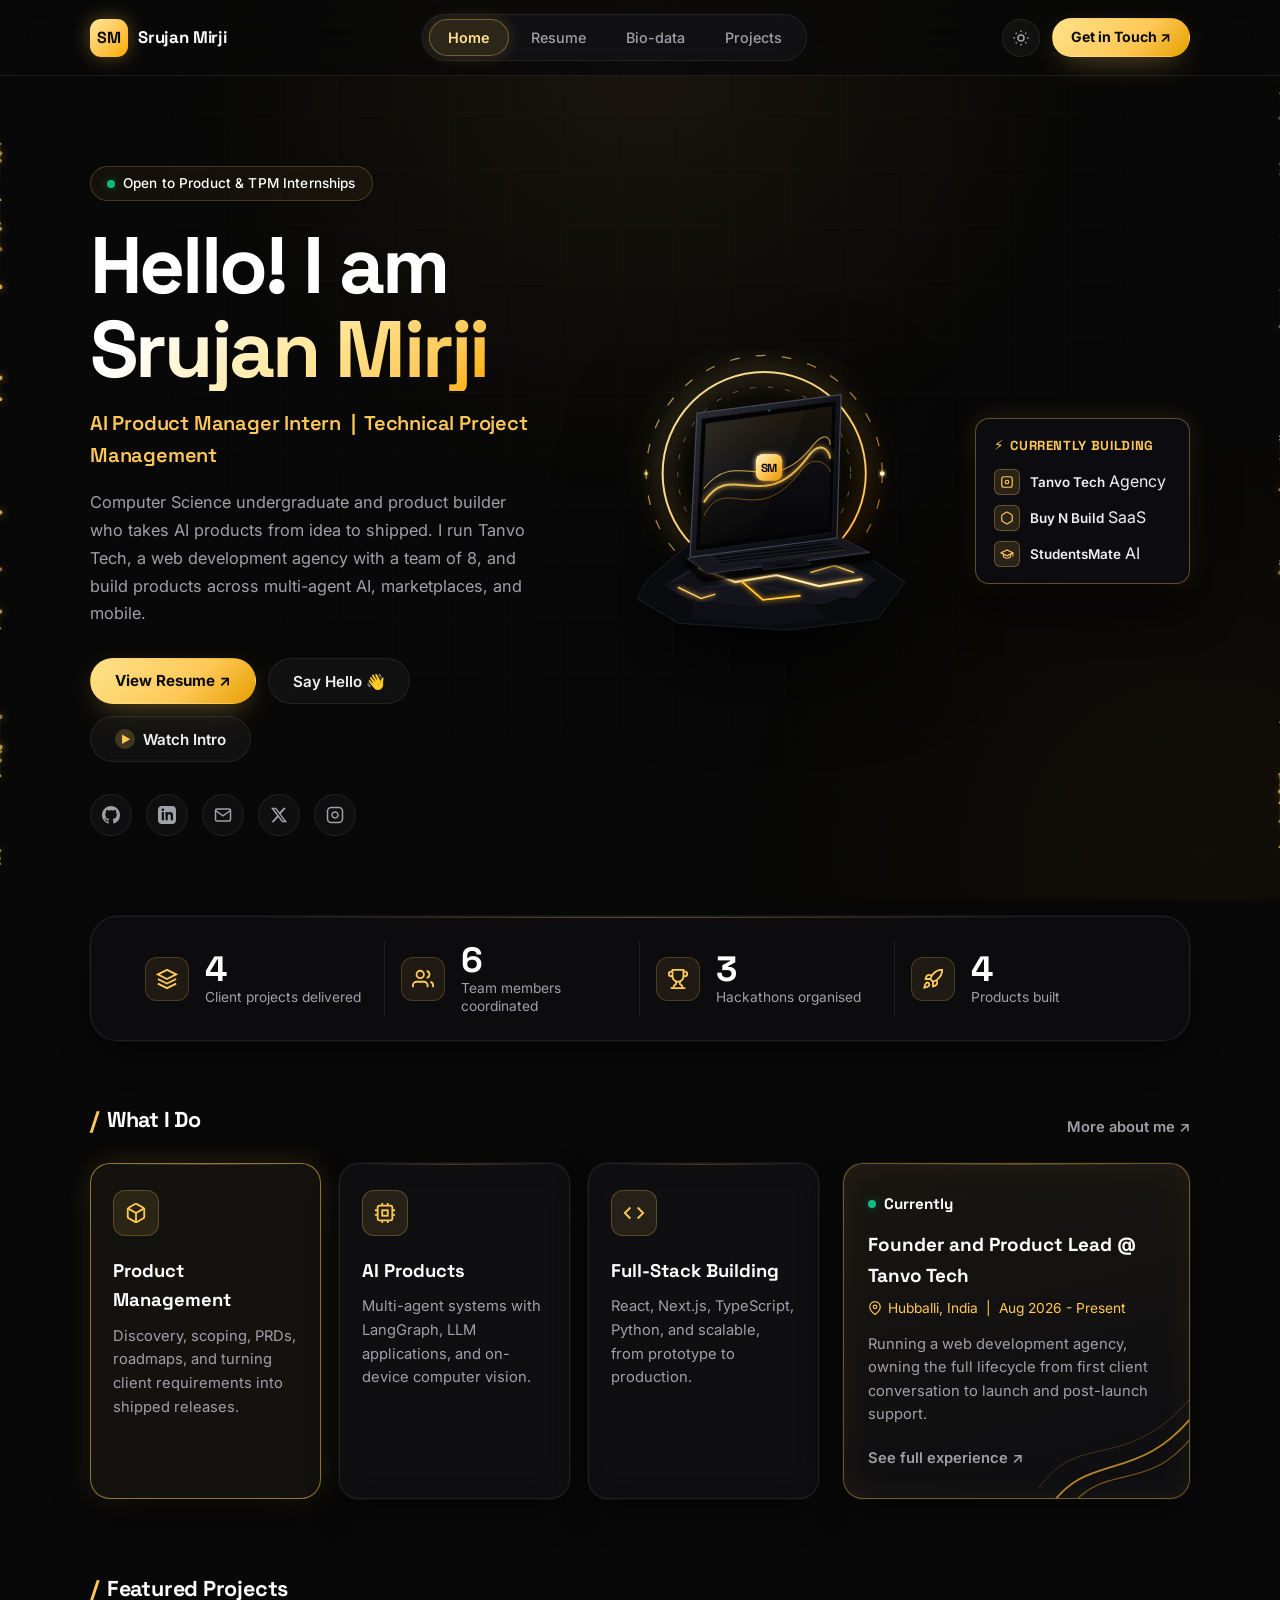
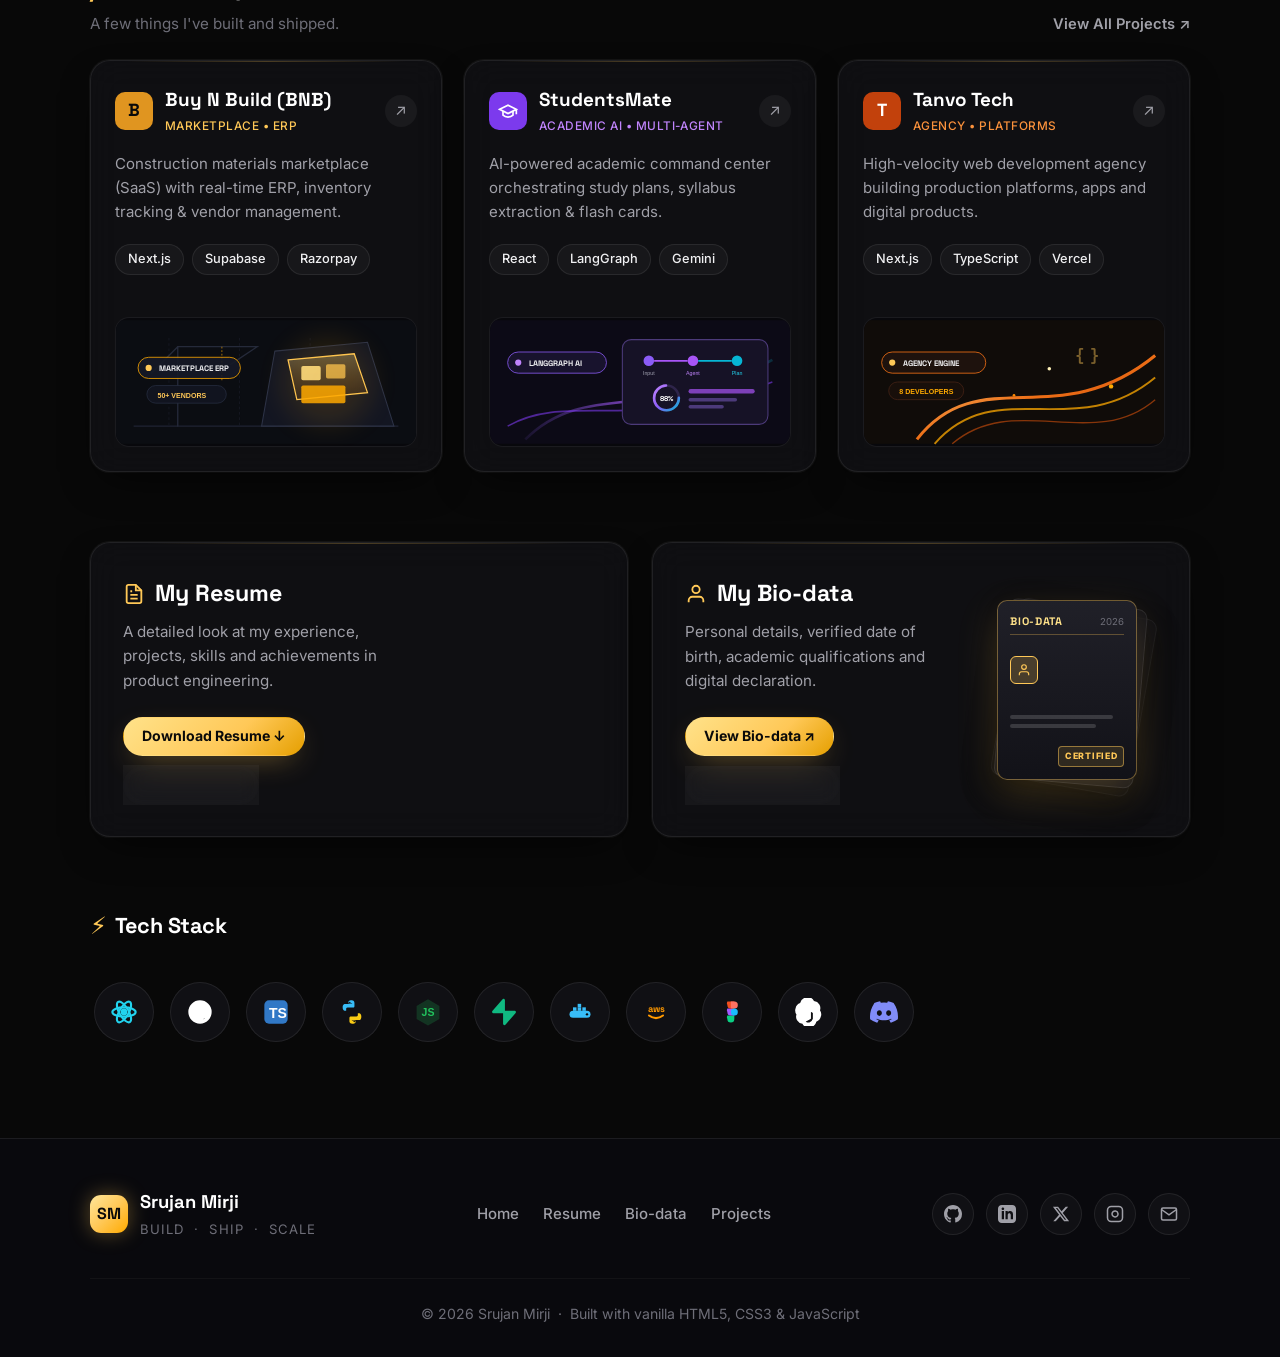
==== commit 8393720c: "Fix collision: separate laptop centerpiece and currently building card side-by-side with dedicated g" ====
--- a/index.html
+++ b/index.html
@@ -253,40 +253,40 @@
                     <circle cx="277" cy="88" r="0.8" fill="#00E5FF" opacity="0.85" />
                   </g>
                 </svg>
-
-                <!-- Floating Currently Building Card (Glassmorphic) -->
-                <div class="floating-building-card">
-                    <div class="building-card-header">
-                        <span class="bolt-icon">⚡</span>
-                        <span>Currently Building</span>
-                    </div>
-                    <div class="building-items">
-                        <div class="building-item">
-                            <span class="building-icon tanvo-ico">
-                                <svg viewBox="0 0 24 24" fill="none" stroke="currentColor" stroke-width="2"><rect x="3" y="3" width="18" height="18" rx="4"/><circle cx="12" cy="12" r="3"/></svg>
-                            </span>
-                            <div class="building-meta">
-                                <span class="building-name">Tanvo Tech</span>
-                                <span class="tag-label">Agency</span>
-                            </div>
+            </div>
+
+            <!-- Floating Currently Building Card (Glassmorphic) -->
+            <div class="floating-building-card">
+                <div class="building-card-header">
+                    <span class="bolt-icon">⚡</span>
+                    <span>Currently Building</span>
+                </div>
+                <div class="building-items">
+                    <div class="building-item">
+                        <span class="building-icon tanvo-ico">
+                            <svg viewBox="0 0 24 24" fill="none" stroke="currentColor" stroke-width="2"><rect x="3" y="3" width="18" height="18" rx="4"/><circle cx="12" cy="12" r="3"/></svg>
+                        </span>
+                        <div class="building-meta">
+                            <span class="building-name">Tanvo Tech</span>
+                            <span class="tag-label">Agency</span>
                         </div>
-                        <div class="building-item">
-                            <span class="building-icon bnb-ico">
-                                <svg viewBox="0 0 24 24" fill="none" stroke="currentColor" stroke-width="2"><path d="M21 16V8a2 2 0 0 0-1-1.73l-7-4a2 2 0 0 0-2 0l-7 4A2 2 0 0 0 3 8v8a2 2 0 0 0 1 1.73l7 4a2 2 0 0 0 2 0l7-4A2 2 0 0 0 21 16z"/></svg>
-                            </span>
-                            <div class="building-meta">
-                                <span class="building-name">Buy N Build</span>
-                                <span class="tag-label">SaaS</span>
-                            </div>
+                    </div>
+                    <div class="building-item">
+                        <span class="building-icon bnb-ico">
+                            <svg viewBox="0 0 24 24" fill="none" stroke="currentColor" stroke-width="2"><path d="M21 16V8a2 2 0 0 0-1-1.73l-7-4a2 2 0 0 0-2 0l-7 4A2 2 0 0 0 3 8v8a2 2 0 0 0 1 1.73l7 4a2 2 0 0 0 2 0l7-4A2 2 0 0 0 21 16z"/></svg>
+                        </span>
+                        <div class="building-meta">
+                            <span class="building-name">Buy N Build</span>
+                            <span class="tag-label">SaaS</span>
                         </div>
-                        <div class="building-item">
-                            <span class="building-icon sm-ico">
-                                <svg viewBox="0 0 24 24" fill="none" stroke="currentColor" stroke-width="2"><path d="M22 10v6M2 10l10-5 10 5-10 5z"/><path d="M6 12v5c3 3 9 3 12 0v-5"/></svg>
-                            </span>
-                            <div class="building-meta">
-                                <span class="building-name">StudentsMate</span>
-                                <span class="tag-label">AI</span>
-                            </div>
+                    </div>
+                    <div class="building-item">
+                        <span class="building-icon sm-ico">
+                            <svg viewBox="0 0 24 24" fill="none" stroke="currentColor" stroke-width="2"><path d="M22 10v6M2 10l10-5 10 5-10 5z"/><path d="M6 12v5c3 3 9 3 12 0v-5"/></svg>
+                        </span>
+                        <div class="building-meta">
+                            <span class="building-name">StudentsMate</span>
+                            <span class="tag-label">AI</span>
                         </div>
                     </div>
                 </div>
--- a/style.css
+++ b/style.css
@@ -572,9 +572,9 @@
 
 .hero-container {
     display: grid;
-    grid-template-columns: 1.1fr 0.9fr;
-    align-items: center;
-    gap: clamp(30px, 5vw, 60px);
+    grid-template-columns: 0.92fr 1.28fr;
+    align-items: center;
+    gap: clamp(20px, 3vw, 40px);
     position: relative;
     z-index: 2;
 }
@@ -682,12 +682,13 @@
 /* Hero Right Column (3D Laptop & Scene) */
 .hero-right {
     position: relative;
-    display: flex;
-    justify-content: center;
-    align-items: center;
+    display: grid;
+    grid-template-columns: 1fr auto;
+    align-items: center;
+    gap: clamp(16px, 2.5vw, 36px);
     min-height: 440px;
-}
-
+    width: 100%;
+}
 
 /* SVG Orbital Rings Behind Laptop */
 .svg-orbital-rings {
@@ -726,8 +727,9 @@
 .laptop-scene {
     position: relative;
     width: 100%;
-    max-width: 520px;
+    max-width: 440px;
     perspective: 1200px;
+    margin: 0 auto;
 }
 
 /* Golden Halo Portal Behind Laptop */
@@ -886,19 +888,26 @@
 
 /* Floating "Currently Building" Card */
 .floating-building-card {
-    position: absolute;
-    top: 20px;
-    right: -10px;
+    position: relative;
+    top: auto;
+    right: auto;
     z-index: 4;
-    width: 210px;
-    background: rgba(18, 18, 22, 0.85);
-    backdrop-filter: blur(20px);
-    -webkit-backdrop-filter: blur(20px);
+    width: 215px;
+    flex-shrink: 0;
+    background: rgba(14, 14, 18, 0.9);
+    backdrop-filter: blur(24px);
+    -webkit-backdrop-filter: blur(24px);
     border: 1px solid rgba(255, 200, 87, 0.35);
     border-radius: var(--radius-md);
-    padding: 14px 16px;
-    box-shadow: 0 15px 35px rgba(0, 0, 0, 0.8), 0 0 25px rgba(255, 200, 87, 0.15);
+    padding: 16px 18px;
+    box-shadow: 0 20px 45px rgba(0, 0, 0, 0.85), 0 0 25px rgba(255, 200, 87, 0.15);
     animation: float-card 5s ease-in-out infinite alternate;
+    transition: transform 0.3s ease, border-color 0.3s ease;
+}
+
+.floating-building-card:hover {
+    border-color: rgba(255, 200, 87, 0.65);
+    transform: translateY(-4px) scale(1.02);
 }
 
 @keyframes float-card {
@@ -2127,7 +2136,21 @@
     }
 
     .hero-right {
-        margin-top: 20px;
+        grid-template-columns: 1fr;
+        justify-items: center;
+        gap: 24px;
+        margin-top: 24px;
+    }
+
+    .laptop-scene {
+        max-width: 440px;
+        margin: 0 auto;
+    }
+
+    .floating-building-card {
+        width: 100%;
+        max-width: 290px;
+        margin: 0 auto;
     }
 
     .what-i-do-grid {
